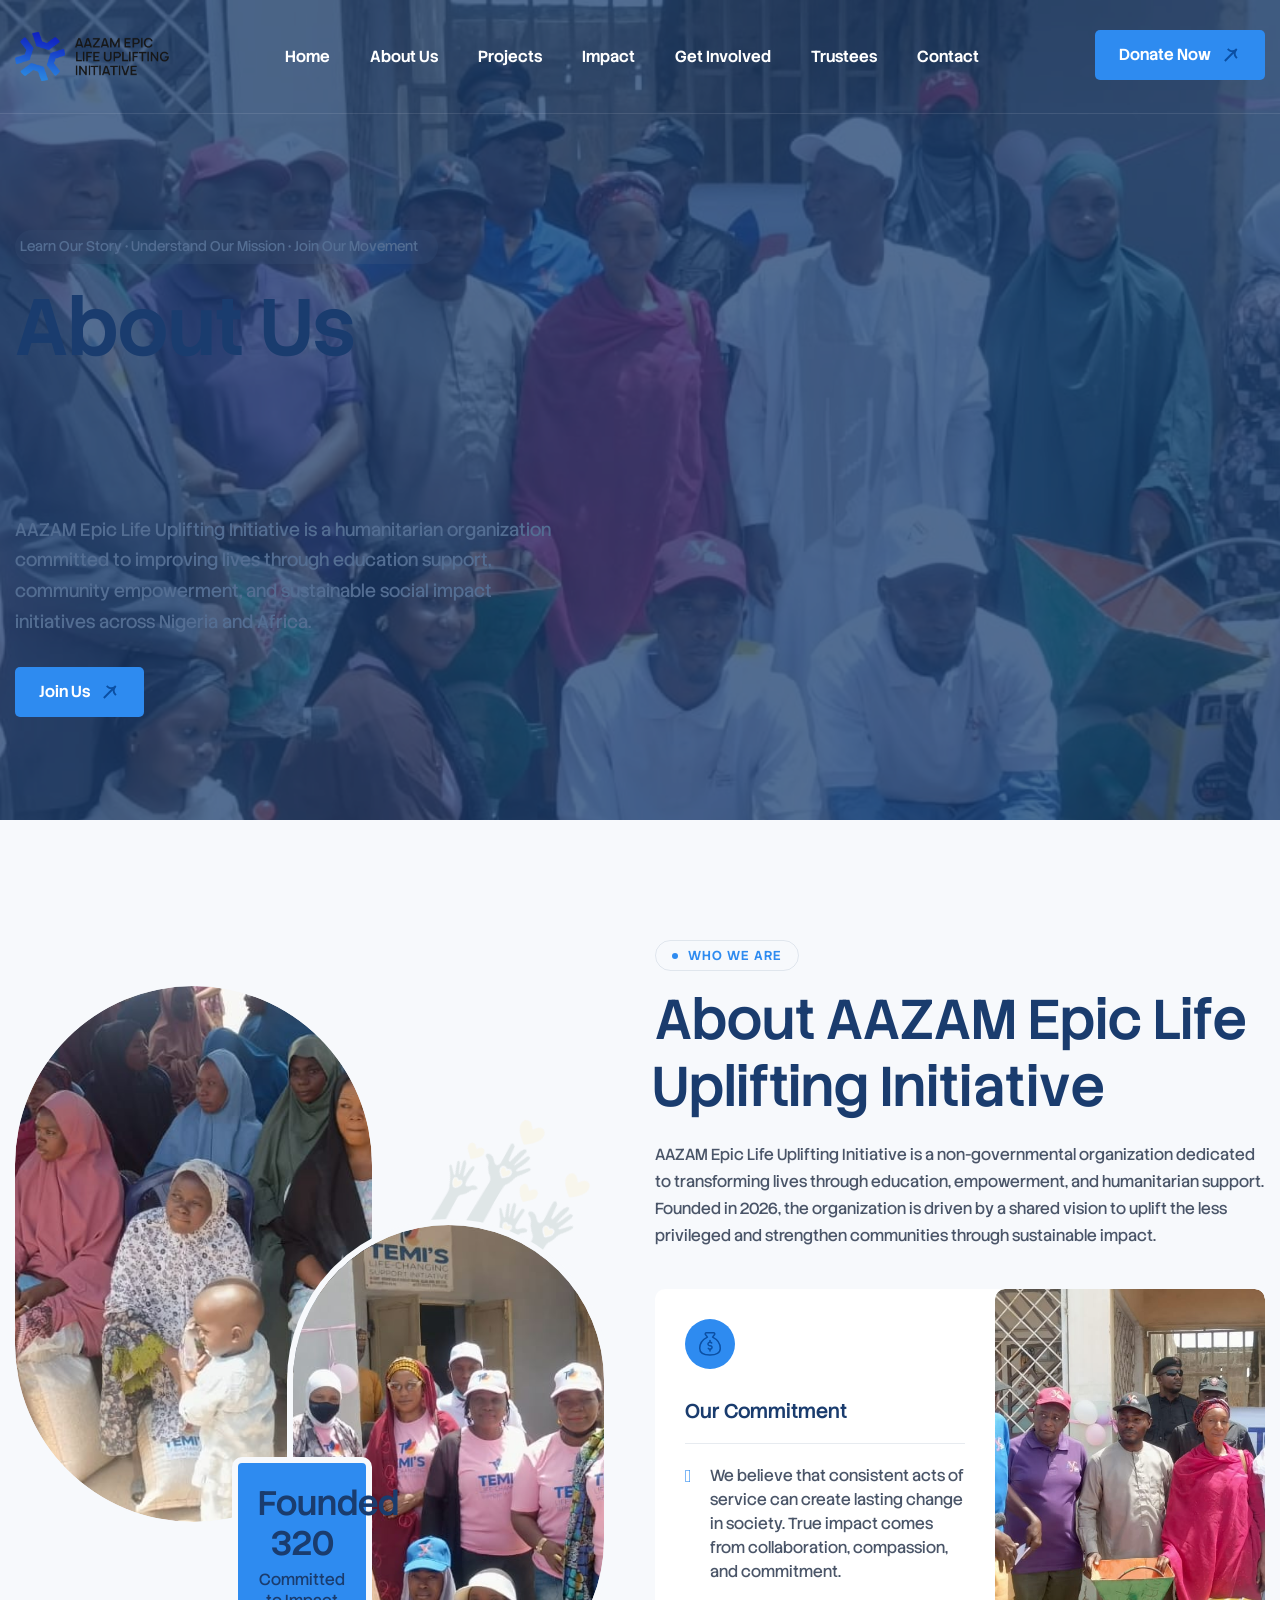
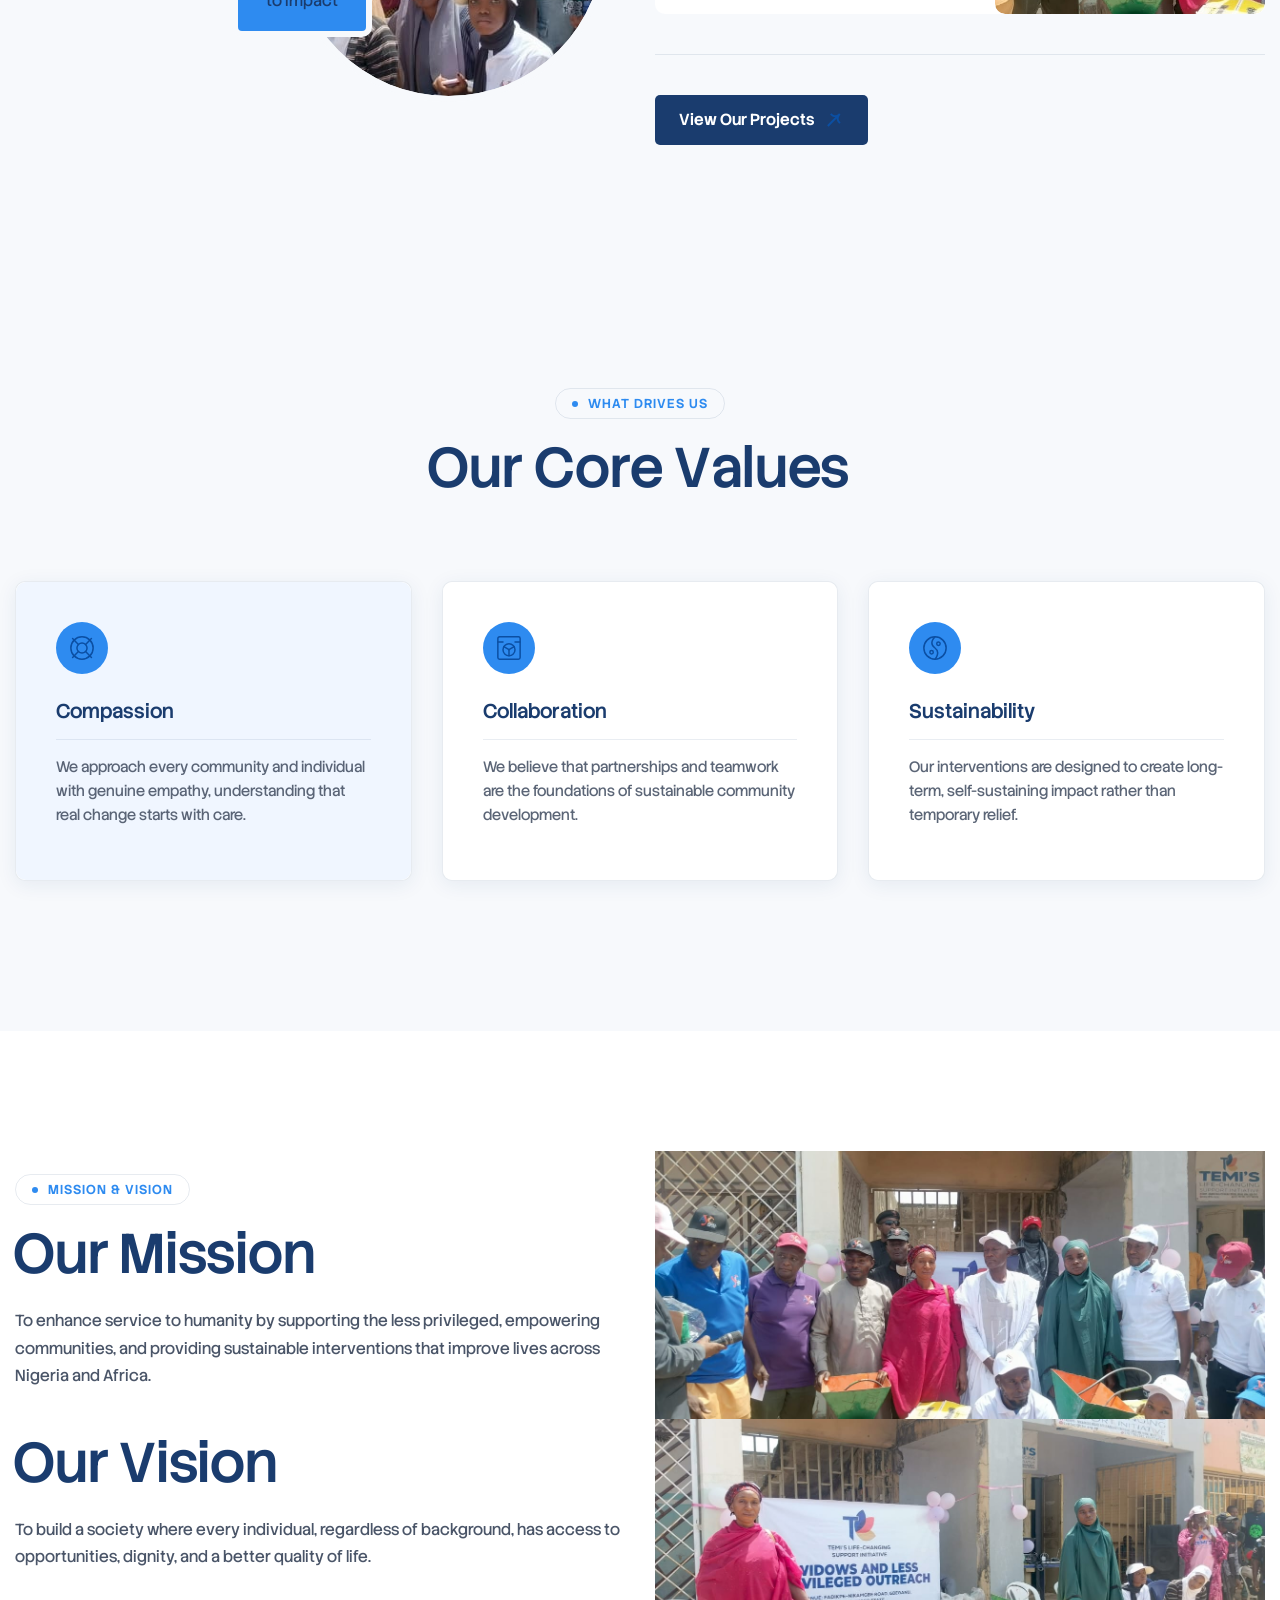
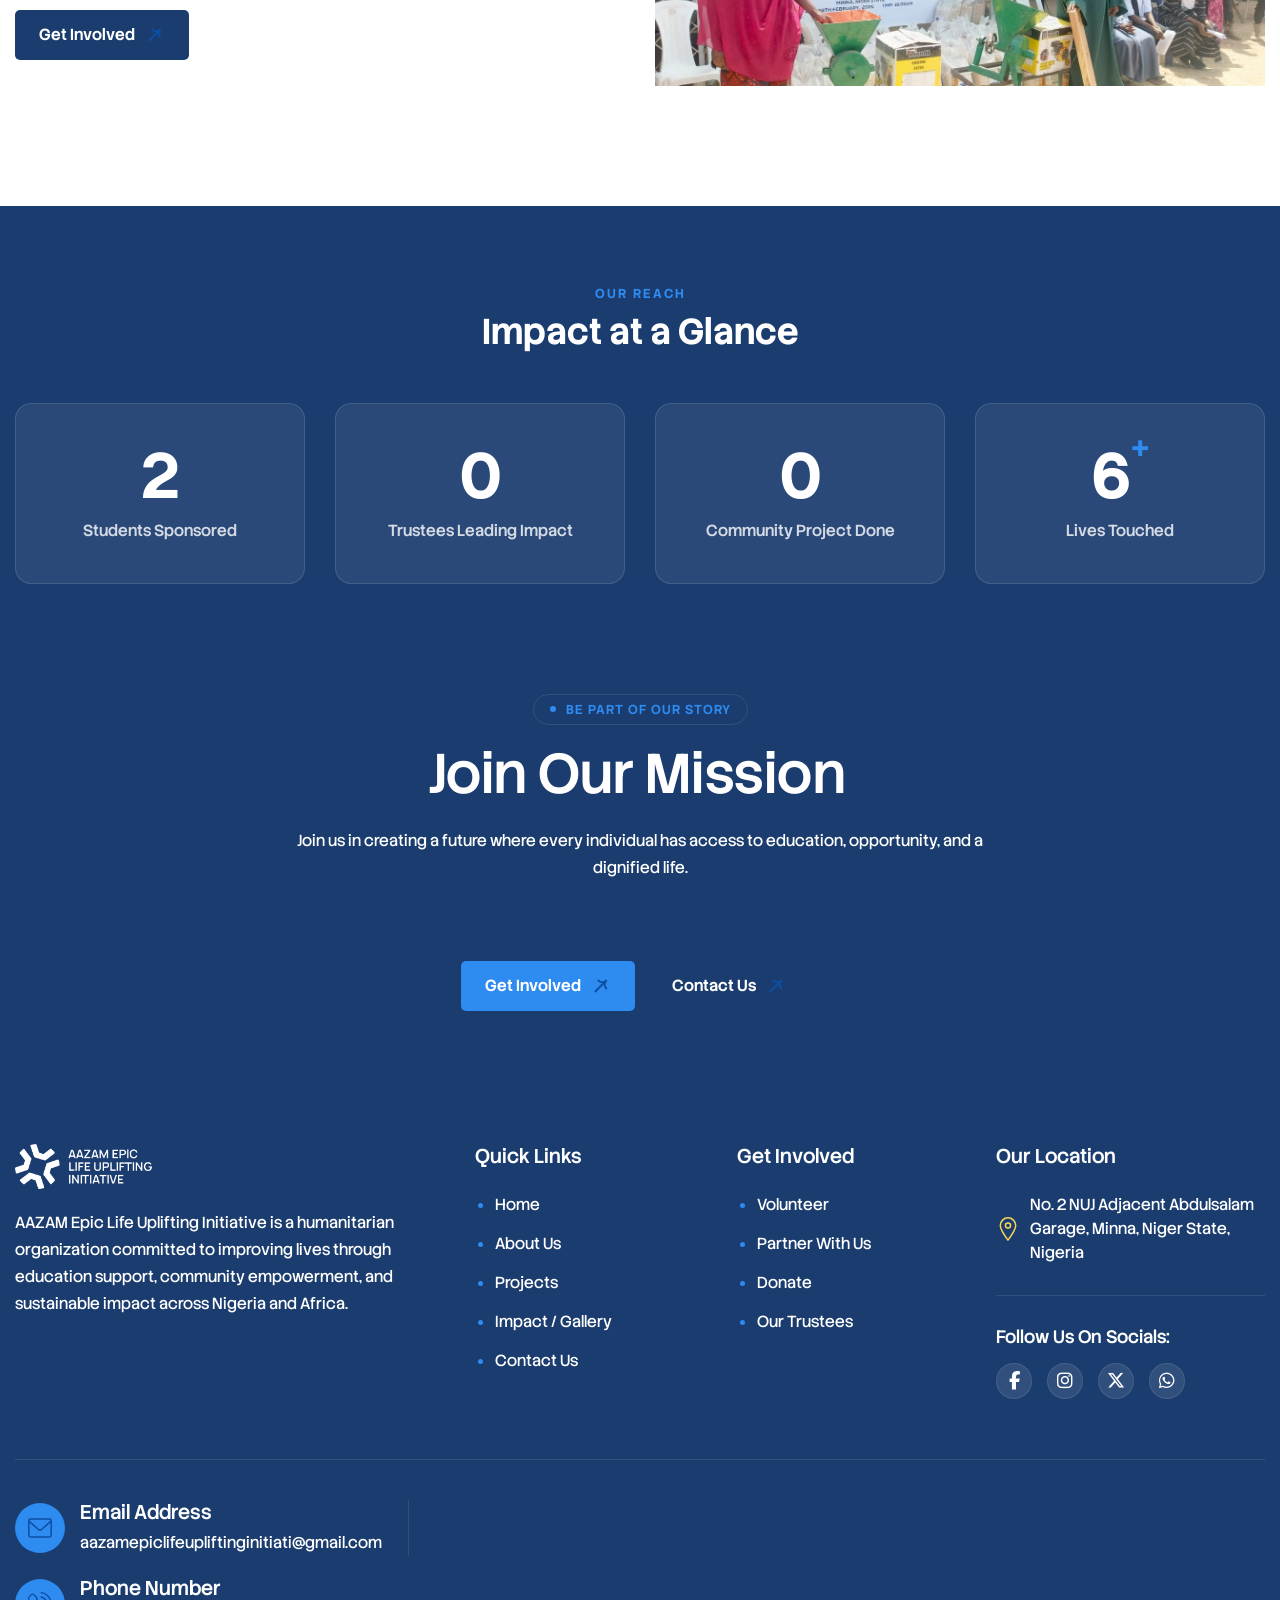
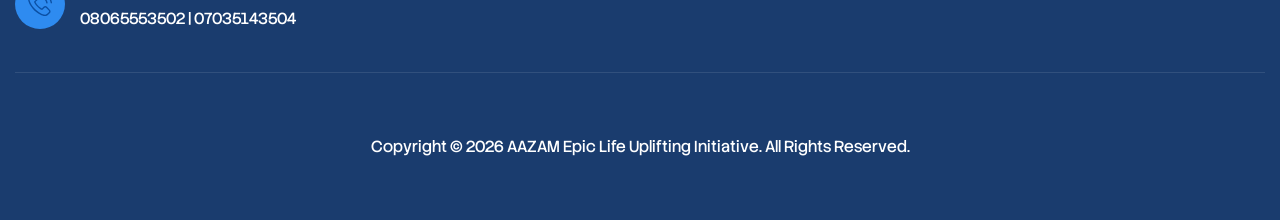
==== about.html @ e90672d4 "first-commit" ====
<!DOCTYPE html>
<html lang="en">
<head>
	<meta charset="utf-8">
	<meta http-equiv="X-UA-Compatible" content="IE=edge">
	<meta name="viewport" content="width=device-width, initial-scale=1.0, maximum-scale=1">
	<title>About Us - AAZAM Epic Life Uplifting Initiative</title>
	<link rel="shortcut icon" type="image/x-icon" href="images/aazam-icon.png">
    <link rel="preconnect" href="https://fonts.googleapis.com/">
    <link rel="preconnect" href="https://fonts.gstatic.com/" crossorigin>
    <link href="https://fonts.googleapis.com/css2?family=Stack+Sans+Headline:wght@200..700&display=swap" rel="stylesheet">
	<link href="css/bootstrap.min.css" rel="stylesheet" media="screen">
	<link href="css/slicknav.min.css" rel="stylesheet">
	<link rel="stylesheet" href="css/swiper-bundle.min.css">
	<link href="css/all.min.css" rel="stylesheet" media="screen">
	<link href="css/animate.css" rel="stylesheet">
	<link rel="stylesheet" href="css/magnific-popup.css">
	<link rel="stylesheet" href="css/mousecursor.css">
	<link href="css/custom.css" rel="stylesheet" media="screen">
    <link rel="stylesheet" href="https://cdnjs.cloudflare.com/ajax/libs/font-awesome/6.5.1/css/all.min.css">
</head>
<body>
    <div class="preloader"><div class="loading-container"><div class="loading"></div><div id="loading-icon"><img src="images/aazam-logo.png" alt="AAZAM" style="filter:brightness(0) invert(1);"></div></div></div>
	<header class="main-header"><div class="header-sticky"><nav class="navbar navbar-expand-lg"><div class="container"><a class="navbar-brand" href="index.html"><img src="images/aazam-logo.png" alt="AAZAM Logo" style="max-height:50px;"></a><div class="collapse navbar-collapse main-menu"><div class="nav-menu-wrapper"><ul class="navbar-nav mr-auto" id="menu"><li class="nav-item"><a class="nav-link" href="index.html">Home</a></li><li class="nav-item"><a class="nav-link" href="about.html">About Us</a></li><li class="nav-item"><a class="nav-link" href="projects.html">Projects</a></li><li class="nav-item"><a class="nav-link" href="impact.html">Impact</a></li><li class="nav-item"><a class="nav-link" href="get-involved.html">Get Involved</a></li><li class="nav-item"><a class="nav-link" href="trustees.html">Trustees</a></li><li class="nav-item"><a class="nav-link" href="contact.html">Contact</a></li></ul></div><div class="header-btn"><a href="donate.html" class="btn-default btn-highlighted">Donate Now</a></div></div><div class="navbar-toggle"></div></div></nav><div class="responsive-menu"></div></div></header>

    <div class="page-header parallaxie" style="background-image: url('images/aazam-3-1.jpeg');">
        <div class="container">
            <div class="row">
                <div class="col-xl-10">
                    <div class="hero-content">
                        <div class="hero-sub-heading wow fadeInUp">
                            <div class="satisfy-client-content">
                                <p>Learn Our Story • Understand Our Mission • Join Our Movement</p>
                            </div>
                        </div>
                        <div class="section-title">
                            <h1 class="text-anime-style-3" data-cursor="-opaque">About Us</h1>
                        </div>
                    </div>
                </div>
            </div>
            <div class="row">
                <div class="col-lg-12">
                    <div class="hero-body">
                        <div class="hero-body-content">
                            <div class="hero-content wow fadeInUp" data-wow-delay="0.2s">
                                <p>AAZAM Epic Life Uplifting Initiative is a humanitarian organization committed to improving lives through education support, community empowerment, and sustainable social impact initiatives across Nigeria and Africa.</p>
                            </div>
                            <div class="hero-body-btn wow fadeInUp" data-wow-delay="0.4s">
                                <a href="get-involved.html" class="btn-default btn-highlighted">Join Us</a>
                            </div>
                        </div>
                    </div>
                </div>
            </div>
        </div>
    </div>

    

    <!-- About US Section -->
    <div class="about-us">
        <div class="container">
            <div class="row align-items-center">
                <div class="col-xl-6">
                    <div class="about-us-image-box wow fadeInUp">
                        <div class="about-us-image-box-1">
                            <div class="about-us-image"><figure class="image-anime"><img src="images/aazam-9.jpeg" alt="Community Outreach"></figure></div>
                            <div class="about-us-counter-box"><h2>Founded <span class="counter">2026</span></h2><p>Committed to Impact</p></div>
                        </div>
                        <div class="about-us-image-box-2">
                            <div class="about-us-image"><figure class="image-anime"><img src="images/aazam-2.jpeg" alt="AAZAM team"></figure></div>
                        </div>
                    </div>
                </div>
                <div class="col-xl-6">
                    <div class="about-us-content">
                        <div class="section-title">
                            <span class="section-sub-title wow fadeInUp">Who We Are</span>
                            <h2 class="text-anime-style-3" data-cursor="-opaque">About AAZAM Epic Life Uplifting Initiative</h2>
                            <p class="wow fadeInUp" data-wow-delay="0.2s">AAZAM Epic Life Uplifting Initiative is a non-governmental organization dedicated to transforming lives through education, empowerment, and humanitarian support. Founded in 2026, the organization is driven by a shared vision to uplift the less privileged and strengthen communities through sustainable impact.</p>
                        </div>
                        <div class="about-us-body wow fadeInUp" data-wow-delay="0.4s">
                            <div class="about-body-item">
                                <div class="icon-box"><img src="images/icon-about-us-item-1.svg" alt=""></div>
                                <div class="about-body-item-content">
                                    <h3>Our Commitment</h3>
                                    <ul><li>We believe that consistent acts of service can create lasting change in society. True impact comes from collaboration, compassion, and commitment.</li></ul>
                                </div>
                            </div>
                            <div class="about-body-image"><figure class="image-anime"><img src="images/aazam-6.jpeg" alt="Community work"></figure></div>
                        </div>
                        <div class="about-us-footer wow fadeInUp" data-wow-delay="0.6s">
                            <div class="about-us-btn"><a href="projects.html" class="btn-default">View Our Projects</a></div>
                        </div>
                    </div>
                </div>
            </div>
        </div>
    </div>

    <!-- Core Values Section -->
    <div class="our-service">
        <div class="container">
            <div class="row section-row"><div class="col-lg-12"><div class="section-title section-title-center">
                <span class="section-sub-title wow fadeInUp">What Drives Us</span>
                <h2 class="text-anime-style-3" data-cursor="-opaque">Our Core Values</h2>
            </div></div></div>
            <div class="row service-item-list">
                <div class="col-xl-4 col-md-6">
                    <div class="service-item active wow fadeInUp">
                        <div class="service-item-body"><div class="service-item-body-content"><div class="icon-box"><img src="images/icon-our-service-1.svg" alt=""></div><div class="service-item-content"><h2>Compassion</h2><p>We approach every community and individual with genuine empathy, understanding that real change starts with care.</p></div></div></div>
                    </div>
                </div>
                <div class="col-xl-4 col-md-6">
                    <div class="service-item wow fadeInUp" data-wow-delay="0.2s">
                        <div class="service-item-body"><div class="service-item-body-content"><div class="icon-box"><img src="images/icon-our-service-2.svg" alt=""></div><div class="service-item-content"><h2>Collaboration</h2><p>We believe that partnerships and teamwork are the foundations of sustainable community development.</p></div></div></div>
                    </div>
                </div>
                <div class="col-xl-4 col-md-6">
                    <div class="service-item wow fadeInUp" data-wow-delay="0.4s">
                        <div class="service-item-body"><div class="service-item-body-content"><div class="icon-box"><img src="images/icon-our-service-3.svg" alt=""></div><div class="service-item-content"><h2>Sustainability</h2><p>Our interventions are designed to create long-term, self-sustaining impact rather than temporary relief.</p></div></div></div>
                    </div>
                </div>
            </div>
        </div>
    </div>

    <!-- Mission & Vision -->
    <div class="why-choose-us">
        <div class="container">
            <div class="row align-items-center">
                <div class="col-xl-6">
                    <div class="why-choose-us-content">
                        <div class="section-title">
                            <span class="section-sub-title wow fadeInUp">Mission & Vision</span>
                            <h2 class="text-anime-style-3" data-cursor="-opaque">Our Mission</h2>
                            <p class="wow fadeInUp" data-wow-delay="0.2s">To enhance service to humanity by supporting the less privileged, empowering communities, and providing sustainable interventions that improve lives across Nigeria and Africa.</p>
                        </div>
                        <div class="section-title" style="margin-top:30px;">
                            <h2 class="text-anime-style-3" data-cursor="-opaque">Our Vision</h2>
                            <p class="wow fadeInUp" data-wow-delay="0.2s">To build a society where every individual, regardless of background, has access to opportunities, dignity, and a better quality of life.</p>
                        </div>
                        <div class="why-choose-us-btn wow fadeInUp" data-wow-delay="0.4s">
                            <a href="get-involved.html" class="btn-default">Get Involved</a>
                        </div>
                    </div>
                </div>
                <div class="col-xl-6">
                    <div class="why-choose-us-images wow fadeInUp">
                        <div class="why-choose-us-image-1"><figure class="image-anime"><img src="images/aazam-10.jpeg" alt=""></figure></div>
                        <div class="why-choose-us-image-2"><figure class="image-anime"><img src="images/aazam-14.jpeg" alt=""></figure></div>
                    </div>
                </div>
            </div>
        </div>
    </div>

    <!-- Impact Numbers -->
    <div class="aazam-counter-section">
        <div class="container">
            <div class="row">
                <div class="col-12 text-center" style="margin-bottom:50px;">
                    <span class="section-sub-title" style="color:#2E8BF0;font-size:13px;font-weight:700;text-transform:uppercase;letter-spacing:2px;display:block;margin-bottom:10px;">Our Reach</span>
                    <h2 style="color:#ffffff;font-size:36px;font-weight:700;margin:0;">Impact at a Glance</h2>
                </div>
            </div>
            <div class="row justify-content-center">
                <div class="col-lg-3 col-md-6"><div class="aazam-stat-card wow fadeInUp"><span class="stat-number"><span class="counter">41</span></span><span class="stat-label">Students Sponsored</span></div></div>
                <div class="col-lg-3 col-md-6"><div class="aazam-stat-card wow fadeInUp" data-wow-delay="0.2s"><span class="stat-number"><span class="counter">3</span></span><span class="stat-label">Trustees Leading Impact</span></div></div>
                <div class="col-lg-3 col-md-6"><div class="aazam-stat-card wow fadeInUp" data-wow-delay="0.4s"><span class="stat-number"><span class="counter">1</span></span><span class="stat-label">Community Project Done</span></div></div>
                <div class="col-lg-3 col-md-6"><div class="aazam-stat-card wow fadeInUp" data-wow-delay="0.6s"><span class="stat-number"><span class="counter">100</span><sup>+</sup></span><span class="stat-label">Lives Touched</span></div></div>
            </div>
        </div>
    </div>

    <!-- CTA -->
    <div class="our-volunteer dark-section parallaxie" style="background-image: url('images/aazam-3.jpeg');">
        <div class="container"><div class="row section-row"><div class="col-lg-12"><div class="section-title section-title-center">
            <span class="section-sub-title wow fadeInUp">Be Part of Our Story</span>
            <h2 class="text-anime-style-3" data-cursor="-opaque">Join Our Mission</h2>
            <p class="wow fadeInUp" data-wow-delay="0.2s">Join us in creating a future where every individual has access to education, opportunity, and a dignified life.</p>
        </div></div></div>
        <div class="row"><div class="col-lg-12"><div class="our-volunteer-btn wow fadeInUp" style="text-align:center;">
            <a href="get-involved.html" class="btn-default btn-highlighted" style="margin:0 10px 10px 0;">Get Involved</a>
            <a href="contact.html" class="btn-default" style="margin:0 10px 10px 0;">Contact Us</a>
        </div></div></div></div>
    </div>

<!-- Main Footer Start -->
<footer class="main-footer dark-section">
    <div class="container">
        <div class="row">
            <div class="col-xl-4">
                <div class="about-footer">
                    <div class="footer-logo">
                        <img src="images/aazam-logo.png" alt="AAZAM Logo" style="max-height:50px;filter:brightness(0) invert(1);">
                    </div>
                    <div class="about-footer-content">
                        <p>AAZAM Epic Life Uplifting Initiative is a humanitarian organization committed to improving lives through education support, community empowerment, and sustainable impact across Nigeria and Africa.</p>
                    </div>
                </div>
            </div>
            <div class="col-xl-8">
                <div class="footer-links-box">
                    <div class="footer-links">
                        <h2>Quick Links</h2>
                        <ul>
                            <li><a href="index.html">Home</a></li>
                            <li><a href="about.html">About Us</a></li>
                            <li><a href="projects.html">Projects</a></li>
                            <li><a href="impact.html">Impact / Gallery</a></li>
                            <li><a href="contact.html">Contact Us</a></li>
                        </ul>
                    </div>
                    <div class="footer-links">
                        <h2>Get Involved</h2>
                        <ul>
                            <li><a href="get-involved.html">Volunteer</a></li>
                            <li><a href="get-involved.html">Partner With Us</a></li>
                            <li><a href="donate.html">Donate</a></li>
                            <li><a href="trustees.html">Our Trustees</a></li>
                        </ul>
                    </div>
                    <div class="footer-links footer-location-info">
                        <h2>Our Location</h2>
                        <ul>
                            <li><img src="images/icon-location-accent.svg" alt="">No. 2 NUJ Adjacent Abdulsalam Garage, Minna, Niger State, Nigeria</li>
                        </ul>
                        <div class="footer-social-links">
    <h3>Follow Us On Socials:</h3>
    <ul>
        <li><a href="#"><i class="fab fa-facebook-f"></i></a></li>
        <li><a href="#"><i class="fab fa-instagram"></i></a></li>
        <li><a href="#"><i class="fab fa-x-twitter"></i></a></li>
        <li><a href="https://wa.me/2348065553502"><i class="fab fa-whatsapp"></i></a></li>
    </ul>
</div>

<style>
.footer-social-links ul {
    display: flex;
    gap: 15px;
    list-style: none;
    padding: 0;
    margin: 15px 0 0 0;
}
.footer-social-links li a {
    display: flex;
    align-items: center;
    justify-content: center;
    width: 40px;
    height: 40px;
    background: rgba(255,255,255,0.1);
    border-radius: 50%;
    color: white;
    text-decoration: none;
    font-size: 18px;
    transition: all 0.3s ease;
}
.footer-social-links li a:hover {
    background: #f9b233;
    color: white;
    transform: translateY(-3px);
}
.footer-social-links h3 {
    color: white;
    font-size: 18px;
    margin-bottom: 10px;
}
</style>
                    </div>
                </div>
            </div>
            <div class="col-lg-12">
                <div class="footer-body">
                    <div class="footer-contact-items-list">
                        <div class="footer-contact-item">
                            <div class="icon-box">
                                <img src="images/icon-mail-primary.svg" alt="">
                            </div>
                            <div class="footer-contact-item-content">
                                <h3>Email Address</h3>
                                <p><a href="mailto:aazamepiclifeupliftinginitiati@gmail.com">aazamepiclifeupliftinginitiati@gmail.com</a></p>
                            </div>
                        </div>
                        <div class="footer-contact-item">
                            <div class="icon-box">
                                <img src="images/icon-phone-primary.svg" alt="">
                            </div>
                            <div class="footer-contact-item-content">
                                <h3>Phone Number</h3>
                                <p><a href="tel:+2348065553502">08065553502</a> | <a href="tel:+2347035143504">07035143504</a></p>
                            </div>
                        </div>
                    </div>
                </div>
            </div>
            <div class="col-lg-12">
                <div class="footer-copyright-text">
                    <p>Copyright © 2026 AAZAM Epic Life Uplifting Initiative. All Rights Reserved.</p>
                </div>
            </div>
        </div>
    </div>
</footer>
<!-- Main Footer End -->
<script src="js/jquery-3.7.1.min.js"></script>
<script src="js/bootstrap.min.js"></script>
<script src="js/validator.min.js"></script>
<script src="js/jquery.slicknav.js"></script>
<script src="js/swiper-bundle.min.js"></script>
<script src="js/jquery.waypoints.min.js"></script>
<script src="js/jquery.counterup.min.js"></script>
<script src="js/jquery.magnific-popup.min.js"></script>
<script src="js/SmoothScroll.js"></script>
<script src="js/parallaxie.js"></script>
<script src="js/gsap.min.js"></script>
<script src="js/magiccursor.js"></script>
<script src="js/SplitText.min.js"></script>
<script src="js/ScrollTrigger.min.js"></script>
<script src="js/jquery.mb.YTPlayer.min.js"></script>
<script src="js/wow.min.js"></script>
<script src="js/function.js"></script>
</body></html>
---- css/mousecursor.css ----
/*! normalize.css v7.0.0 | MIT License | github.com/necolas/normalize.css */
.cb-cursor {
	position: fixed;
	top: 0;
	left: 0;
	z-index: 150;
	contain: layout style size;
	pointer-events: none;
	will-change: transform;
	-webkit-transition: opacity 0.3s, color 0.4s;
	-o-transition: opacity 0.3s, color 0.4s;
	-moz-transition: opacity 0.3s, color 0.4s;
	transition: opacity 0.3s, color 0.4s;
}

.cb-cursor:before {
	content: "";
	position: absolute;
	top: -24px;
	left: -24px;
	display: block;
	width: 48px;
	height: 48px;
	-webkit-transform: scale(0);
	-moz-transform: scale(0);
	-ms-transform: scale(0);
	-o-transform: scale(0);
	transform: scale(0);
	-webkit-border-radius: 50%;
	-moz-border-radius: 50%;
	border-radius: 50%;
	-webkit-transition: opacity 0.1s, -webkit-transform 0.3s ease-in-out;
	transition: opacity 0.1s, -webkit-transform 0.3s ease-in-out;
	-o-transition: opacity 0.1s, -o-transform 0.3s ease-in-out;
	-moz-transition: transform 0.3s ease-in-out, opacity 0.1s, -moz-transform 0.3s ease-in-out;
	transition: transform 0.3s ease-in-out, opacity 0.1s;
	transition: transform 0.3s ease-in-out, opacity 0.1s, -webkit-transform 0.3s ease-in-out, -moz-transform 0.3s ease-in-out, -o-transform 0.3s ease-in-out;
}

.cb-cursor-text {
	position: absolute;
	top: -18px;
	left: -18px;
	width: 36px;
	height: 36px;
	display: -webkit-box;
	display: -webkit-flex;
	display: -moz-box;
	display: -ms-flexbox;
	display: flex;
	-webkit-box-align: center;
	-webkit-align-items: center;
	-moz-box-align: center;
	-ms-flex-align: center;
	align-items: center;
	-webkit-box-pack: center;
	-webkit-justify-content: center;
	-moz-box-pack: center;
	-ms-flex-pack: center;
	justify-content: center;
	-webkit-transform: scale(0) rotate(10deg);
	-moz-transform: scale(0) rotate(10deg);
	-ms-transform: scale(0) rotate(10deg);
	-o-transform: scale(0) rotate(10deg);
	transform: scale(0) rotate(10deg);
	opacity: 0;
	color: white;
	font-size: 16px;
	line-height: 20px;
	text-align: center;
	letter-spacing: -0.01em;
	-webkit-transition: opacity 0.4s, -webkit-transform 0.3s;
	transition: opacity 0.4s, -webkit-transform 0.3s;
	-o-transition: opacity 0.4s, -o-transform 0.3s;
	-moz-transition: opacity 0.4s, transform 0.3s, -moz-transform 0.3s;
	transition: opacity 0.4s, transform 0.3s;
	transition: opacity 0.4s, transform 0.3s, -webkit-transform 0.3s, -moz-transform 0.3s, -o-transform 0.3s;
}

@supports (mix-blend-mode: exclusion) {
	.cb-cursor.-exclusion, .cb-cursor.-opaque {
		mix-blend-mode: exclusion;
	}
}

@supports (mix-blend-mode: exclusion) {
	.cb-cursor.-exclusion:before, .cb-cursor.-opaque:before {
		background: white;
	}
}

.cb-cursor.-normal, .cb-cursor.-text {
	mix-blend-mode: normal;
}

.cb-cursor.-normal:before, .cb-cursor.-text:before {
	background: currentColor;
}

.cb-cursor.-inverse {
	color: white;
}

.cb-cursor.-visible:before {
	-webkit-transform: scale(0.2);
	-moz-transform: scale(0.2);
	-ms-transform: scale(0.2);
	-o-transform: scale(0.2);
	transform: scale(0.2);
}

.cb-cursor.-visible.-active:before {
	-webkit-transform: scale(0.23);
	-moz-transform: scale(0.23);
	-ms-transform: scale(0.23);
	-o-transform: scale(0.23);
	transform: scale(0.23);
	-webkit-transition-duration: 0.2s;
	-moz-transition-duration: 0.2s;
	-o-transition-duration: 0.2s;
	transition-duration: 0.2s;
}

.cb-cursor.-pointer:before {
	-webkit-transform: scale(0);
	-moz-transform: scale(0);
	-ms-transform: scale(0);
	-o-transform: scale(0);
	transform: scale(0);
}

.cb-cursor.-text:before {
	background: #000;
	opacity: 0.80;
	backdrop-filter: blur(10);
	-webkit-transform: scale(1.7);
	-moz-transform: scale(1.7);
	-ms-transform: scale(1.7);
	-o-transform: scale(1.7);
	transform: scale(1.7);
}

.cb-cursor.-text .cb-cursor-text {
	opacity: 1;
	-webkit-transform: scale(1);
	-moz-transform: scale(1);
	-ms-transform: scale(1);
	-o-transform: scale(1);
	transform: scale(1);
}

.cb-cursor.-text.-active:before {
	-webkit-transform: scale(1.6);
	-moz-transform: scale(1.6);
	-ms-transform: scale(1.6);
	-o-transform: scale(1.6);
	transform: scale(1.6);
	-webkit-transition-duration: 0.2s;
	-moz-transition-duration: 0.2s;
	-o-transition-duration: 0.2s;
	transition-duration: 0.2s;
}

.cb-cursor.-opaque:before {
	-webkit-transform: scale(1.32);
	-moz-transform: scale(1.32);
	-ms-transform: scale(1.32);
	-o-transform: scale(1.32);
	transform: scale(1.32);
}

.cb-cursor.-opaque.-active:before {
	-webkit-transform: scale(1.2);
	-moz-transform: scale(1.2);
	-ms-transform: scale(1.2);
	-o-transform: scale(1.2);
	transform: scale(1.2);
}

.cb-cursor.-lg:before {
	-webkit-transform: scale(2);
	-moz-transform: scale(2);
	-ms-transform: scale(2);
	-o-transform: scale(2);
	transform: scale(2);
}

.cb-cursor.-hidden:before {
	-webkit-transform: scale(0);
	-moz-transform: scale(0);
	-ms-transform: scale(0);
	-o-transform: scale(0);
	transform: scale(0);
}

.-color-red {
	color: red;
}

.-color-green {
	color: #51c67d;
}

.cb-demo {
	background: #fff;
}

.cb-demo-content {
	display: -webkit-box;
	display: -webkit-flex;
	display: -moz-box;
	display: -ms-flexbox;
	display: flex;
	-webkit-box-align: center;
	-webkit-align-items: center;
	-moz-box-align: center;
	-ms-flex-align: center;
	align-items: center;
	-webkit-box-pack: center;
	-webkit-justify-content: center;
	-moz-box-pack: center;
	-ms-flex-pack: center;
	justify-content: center;
	height: 100vh;
}

.cb-demo-container {
	padding: 0 20px;
}

@media (min-width: 1600px) {
	.cb-demo-container {
		padding: 0 120px;
	}
}

.cb-demo-row {
	display: -webkit-box;
	display: -webkit-flex;
	display: -moz-box;
	display: -ms-flexbox;
	display: flex;
	-webkit-box-pack: center;
	-webkit-justify-content: center;
	-moz-box-pack: center;
	-ms-flex-pack: center;
	justify-content: center;
	text-align: center;
	margin: 30px 0;
}

@media (min-width: 1600px) {
	.cb-demo-row {
		margin: 60px 0;
	}
}

.cb-demo-item {
	position: relative;
	-webkit-box-flex: 1;
	-webkit-flex: 1;
	-moz-box-flex: 1;
	-ms-flex: 1;
	flex: 1;
	padding: 50px 30px;
	margin: 0 20px;
	color: #000;
}

@media (min-width: 1600px) {
	.cb-demo-item {
		padding: 90px 30px;
		margin: 0 30px;
	}
}

.cb-demo-item-title {
	position: relative;
	margin: 0 0 25px 0;
	font-size: 30px;
	font-weight: bold;
}

.cb-demo-item-text {
	position: relative;
	max-width: 70%;
	margin: 0 auto;
	color: rgba(0, 0, 0, 0.5);
	font-size: 16px;
	font-weight: 300;
	line-height: 150%;
}

.cb-demo-item:before {
	content: "";
	display: block;
	position: absolute;
	top: 0;
	left: 0;
	right: 0;
	bottom: 0;
	-webkit-border-radius: 30px;
	-moz-border-radius: 30px;
	border-radius: 30px;
	background: #f8f8f8;
	-webkit-transition: -webkit-box-shadow 0.2s;
	transition: -webkit-box-shadow 0.2s;
	-o-transition: box-shadow 0.2s;
	-moz-transition: box-shadow 0.2s, -moz-box-shadow 0.2s;
	transition: box-shadow 0.2s;
	transition: box-shadow 0.2s, -webkit-box-shadow 0.2s, -moz-box-shadow 0.2s;
}
---- css/custom.css ----
/* ----------------------------------------------------------------------------------------
* Author        : Awaiken
* Template Name : Aasha - Social Activism & NGO HTML Template
* File          : CSS File
* Version       : 1.0
* ---------------------------------------------------------------------------------------- */
/* INDEX
----------------------------------------------------------------------------------------
01. Global Variables
02. General css
03. Header css
04. Hero css
05. Our Scrolling Ticker css
06. About Us css
07. Our Services css
08. Why Choose Us css
09. Our Benefits css
10. Our Programs css
11. Our Causes css
12. How We Work css
13. What We Do css
14. Our Testimonials css
15. Our Volunteers css
16. Our Blog css
17. Footer css
18. About Us Page css
19. Services Page css
20. Service Single css
21. Blog Archive css
22. Blog Single css
23. Programs Page css
24. Program Single css
25. Team Page css
26. Team Single css
27. Testimonials Page css
28. Image Gallery css
29. Video Gallery css
30. Contact Us Page css
31. 404 Error Page css
32. Responsive css
33.	Home - Version 2 css
34. Home - Version 3 css
-------------------------------------------------------------------------------------- */

/************************************/
/*** 	 01. Global Variables	  ***/
/************************************/

:root{
	--primary-color				: #0B4FA3;
	--secondary-color			: #FFFFFF;
	--bg-color					: #F5F8FF;
	--text-color				: #5A6272;
	--accent-color				: #3B9EF0;
	--white-color				: #FFFFFF;
	--divider-color				: #0B4FA31A;
	--dark-divider-color		: #FFFFFF1A;
	--error-color				: rgb(230, 87, 87);
	--default-font				: "Stack Sans Headline", sans-serif;
}

/************************************/
/*** 	   02. General css		  ***/
/************************************/

html,
body{
	width: 100%;
	overflow-x: clip;
}

body{
	font-family: var(--default-font);
	font-size: 16px;
	font-weight: 400;
	line-height: 1em;
	color: var(--text-color);
	background: var(--bg-color);
}

::-webkit-scrollbar-track{
	background-color: var(--primary-color);
	border-left: 1px solid var(--primary-color);
}

::-webkit-scrollbar{
	width: 7px;
	background-color: var(--accent-color);
}

::-webkit-scrollbar-thumb{
	background: var(--accent-color);
}

::selection{
	color: var(--primary-color);
	background-color: var(--accent-color);
	filter: invert(1);
}

p{
	line-height: 1.7em;
	margin-bottom: 1.5em;
}

h1,
h2,
h3,
h4,
h5,
h6{
	font-weight: 500;
	line-height: 1.2em;
	color: var(--primary-color);
	margin :0;
}

figure{
	margin: 0;
}

img{
	max-width: 100%;
}

a{
	text-decoration: none;
}

a:hover{
	text-decoration: none;
	outline: 0;
}

a:focus{
	text-decoration: none;
	outline: 0;
}

.container{
	max-width: 1300px;
}

.container,
.container-fluid,
.container-lg,
.container-md,
.container-sm,
.container-xl,
.container-xxl{
    padding-right: 15px;
    padding-left: 15px;
}

.image-anime{
	position: relative;
	overflow: hidden;
}

.image-anime:after{
	content: "";
	position: absolute;
    width: 200%;
    height: 0%;
    left: 50%;
    top: 50%;
    background-color: rgba(255,255,255,.3);
    transform: translate(-50%,-50%) rotate(-45deg);
    z-index: 1;
}

.image-anime:hover:after{
    height: 250%;
    transition: all 600ms linear;
    background-color: transparent;
}

.reveal{
	position: relative;
    display: -webkit-inline-box;
    display: -ms-inline-flexbox;
    display: inline-flex;
    visibility: hidden;
    overflow: hidden;
}

.reveal img{
    height: 100%;
    width: 100%;
    -o-object-fit: cover;
    object-fit: cover;
    -webkit-transform-origin: left;
    transform-origin: left;
}

.row{
    margin-right: -15px;
    margin-left: -15px;
}

.row > *{
	padding-right: 15px;
	padding-left: 15px;
}

.row.no-gutters{
    margin-right: 0px;
    margin-left: 0px;
}

.row.no-gutters > *{
    padding-right: 0px;
    padding-left: 0px;
}

.btn-default{
	position: relative;
	display: inline-block;  
	font-size: 16px;
	font-weight: 600;
	line-height: 1em;
	text-transform: capitalize;
	color: var(--primary-color);
	background: var(--accent-color);
	border-radius: 5px;
	padding: 17px 54px 17px 24px;
	border: none;
	overflow: hidden;
	transition: all 0.4s ease-in-out;
	z-index: 1;
}

.btn-default:hover{
	color: var(--white-color);
}

.btn-default.btn-highlighted:hover{
	color: var(--primary-color) !important;
}

.btn-default::before{
	content: '';
	position: absolute;
    top: 50%;
    right: 24px;
    width: 20px;
    height: 20px;
    background-image: url('../images/arrow-primary.svg');
    background-repeat: no-repeat;
    background-position: center center;
    background-size: cover;
    transform: translateY(-50%);
	transition: all 0.4s ease-in-out;
}

.btn-default:hover::before{
	transform: translateY(-50%) rotate(45deg);
	filter: brightness(0) invert(1);
}

.btn-default::after{ 
	content: '';
    position: absolute;
    top: 0;
    right: 0;
    bottom: 0;
    width: 0;
    height: 100%;
    background: var(--primary-color);
    transition: all 0.4s ease-in-out;
    z-index: -1;
}

.btn-default:hover::after{
	right: auto;
	left: 0;
    width: 100%;
}

.btn-default.btn-highlighted:hover:before{
	filter: none;
}

.btn-default.btn-highlighted::after{
	background: var(--secondary-color);
}

.readmore-btn{
	position: relative;
	display: inline-block;
	color: var(--primary-color);
	font-weight: 600;
	line-height: normal;
	text-transform: capitalize;
	padding-right: 30px;
}

.readmore-btn::before{
	content: '';
    position: absolute;
    top: 50%;
    right: 0;
	width: 20px;
	height: 20px;
	transform: translateY(-50%);
	background-image: url('../images/arrow-primary.svg');
	background-repeat: no-repeat;
	background-position: center center;
	background-size: cover;
    transition: all 0.4s ease-in-out;
}

.readmore-btn:hover::before{
	transform: translateY(-50%) rotate(45deg);
}

.cb-cursor:before{
	background: var(--accent-color);
}

.preloader{
	position: fixed;
	top: 0;
	left: 0;
	right: 0;
	bottom: 0;
	z-index: 1000;
	background: var(--primary-color);
	display: flex;
	align-items: center;
	justify-content: center;
}

.loading-container,
.loading{
	height: 100px;
	position: relative;
	width: 100px;
	border-radius: 100%;
}

.loading-container{
	margin: 40px auto;
}

.loading{
	border: 1px solid transparent;
	border-color: transparent var(--white-color) transparent var(--white-color);
	animation: rotate-loading 1.5s linear 0s infinite normal;
	transform-origin: 50% 50%;
}

.loading-container:hover .loading,
.loading-container .loading{
	transition: all 0.5s ease-in-out;
}

#loading-icon{
	position: absolute;
	top: 50%;
	left: 50%;
	max-width: 140px;
	width: 140px;
	transform: translate(-50%, -50%);
}

#loading-icon img {
	width: 100%;
	height: auto;
}

@keyframes rotate-loading{
	0%{
		transform: rotate(0deg);
	}
	100%{
		transform: rotate(360deg);
	}
}

.dark-section{
	background-color: var(--primary-color);
	background-image: url('../images/dark-section-bg-image.png');
	background-repeat: no-repeat;
	background-position: top center;
	background-size: cover;
}

.section-row{
	margin-bottom: 80px;
}

.section-row .section-title{
	margin-bottom: 0; 
}

.section-row .section-title.section-title-center{
	width: 100%;
	max-width: 800px;
	margin: 0 auto;
	text-align: center;
}

.section-row .section-title.section-title-center p{
	max-width: 700px;
	margin-left: auto;
	margin-right: auto;
}

.section-btn{
	text-align: right;
}

.section-content-btn .section-btn{
	margin-top: 30px;
	text-align: left;
}

.section-title-content p{
	margin-bottom: 20px;
}

.section-title-content p:last-child{
	margin-bottom: 0;	
}

.section-title{
	margin-bottom: 40px;
}

.section-title .section-sub-title{
	position: relative;
	display: inline-block;
	font-size: 14px;
	font-weight: 400;
	text-transform: capitalize;
	line-height: 1em;
	color: var(--primary-color);
	border: 1px solid var(--divider-color);
	border-radius: 40px;
	padding: 8px 16px 8px 32px;
    margin-bottom: 15px;
}

.section-title .section-sub-title::before{
	content: '';
    position: absolute;
    left: 16px;
    top: 50%;
    transform: translateY(-50%);
    background: var(--accent-color);
	border-radius: 50%;
    width: 6px;
    height: 6px;
}

.section-title h1{
	font-size: 80px;
	font-weight: 600;
	margin-bottom: 0;
	cursor: none;
}

.section-title h2{
	font-size: 56px;
	font-weight: 500;
	margin-bottom: 0;
	cursor: none;
}

.section-title p{
	margin-top: 20px;
	margin-bottom: 0;
}

.dark-section .section-title .section-sub-title{
	border-color: var(--dark-divider-color);
}

.dark-section .section-title .section-sub-title,
.dark-section .section-title h1,
.dark-section .section-title h2,
.dark-section .section-title p,
.dark-section .section-title-content p{
	color: var(--white-color);
}

.help-block.with-errors ul{
	margin: 0;
	text-align: left;
}

.help-block.with-errors ul li{
	color: var(--error-color);
	font-weight: 500;
	font-size: 14px;
}

/************************************/
/**** 	    03. Header css		 ****/
/************************************/

header.main-header{
	position: absolute;
	top: 0;
	left: 0;
	right: 0;
	z-index: 100;
}

header.main-header .header-sticky{
	position: relative;
	top: 0;
	border-bottom: 1px solid var(--dark-divider-color);
	z-index: 100;
}

header.main-header .header-sticky.hide{
	transform: translateY(-100%);
	transition: transform 0.3s ease-in-out;
}

header.main-header .header-sticky.active{
	position: fixed;
	top: 0;
	left: 0;
	right: 0;
    transform: translateY(0);
	background: var(--primary-color);
	border-bottom: 1px solid var(--dark-divider-color);
}

.navbar{
	padding: 30px 0;
	align-items: center;
}

.navbar-brand{
	padding: 0;
	margin: 0;
}

.main-menu .nav-menu-wrapper{
	flex: 1;
	text-align: center;
	margin: 0 1.042vw;
}

.main-menu .nav-menu-wrapper > ul{
	align-items: center;
	display: inline-flex;
}

.main-menu ul li{
	margin: 0 10px;
	position: relative;
}

.main-menu ul li a{
	font-size: 16px;
	font-weight: 600;
	line-height: 1.2em;
	padding: 12px 10px !important;
	color: var(--white-color);
	background: transparent;
	border-radius: 0px;
	text-transform: capitalize;
	transition: all 0.3s ease-in-out;
}

.main-menu ul li.submenu > a:after{
	content: '\f107';
	font-family: 'FontAwesome';
	font-weight: 900;
	font-size: 14px;
	margin-left: 8px;
}

.main-menu ul li a:hover,
.main-menu ul li a:focus{
	color: var(--accent-color);
}

.main-menu ul ul{
	visibility: hidden;
	opacity: 0;
	transform: scale(1,0.8);
	transform-origin: top;
	padding: 0;
	margin: 0;
	list-style: none;
	width: 235px;
	border-radius: 10px;
	position: absolute;
	left: 0;
	top: 100%;
	background: var(--accent-color);
	transition: all 0.3s ease-in-out;
	text-align: left;
}

.main-menu ul li.submenu:first-child ul{
    width: 235px;
}

.main-menu ul ul ul{
	left: 100%;
	top: 0;
	text-align: left;
}

.main-menu ul li:hover > ul{
	visibility: visible;
	opacity: 1;
	transform: scale(1,1);
    padding: 5px 0;
}

.main-menu ul li.submenu ul li.submenu > a:after{
    content: '\f105';
    float: right;
}

.main-menu ul ul li{
	margin: 0;
	padding: 0;
}

.main-menu ul ul li a{
	color: var(--primary-color);
	padding: 8px 20px !important;
	transition: all 0.3s ease-in-out;
}

.main-menu ul ul li a:hover,
.main-menu ul ul li a:focus{
	color: var(--white-color);
	background-color: transparent;
	padding: 8px 20px 8px 23px !important;
}

.main-menu ul li.highlighted-menu{
    display: none;
}

.responsive-menu,
.navbar-toggle{
	display: none;
}

.responsive-menu{
	position: relative;
	top: 0;
}

.slicknav_btn{
	background: var(--accent-color);
	padding: 0;
	display: flex;
	align-items: center;
	justify-content: center;
	width: 38px;
	height: 38px;
	margin: 0;
	border-radius: 6px;
}

.slicknav_icon .slicknav_icon-bar{
	display: block;
	width: 100%;
	height: 3px;
	width: 22px;
	background-color: var(--primary-color);
	border-radius: 6px;
	margin: 4px auto !important;
	transition: all 0.1s ease-in-out;
}

.slicknav_icon .slicknav_icon-bar:first-child{
	margin-top: 0 !important;
}

.slicknav_icon .slicknav_icon-bar:last-child{
	margin-bottom: 0 !important;
}

.navbar-toggle a.slicknav_btn.slicknav_open .slicknav_icon span.slicknav_icon-bar:nth-child(1){
    transform: rotate(-45deg) translate(-5px, 5px);
}

.navbar-toggle a.slicknav_btn.slicknav_open .slicknav_icon span.slicknav_icon-bar:nth-child(2){
    opacity: 0;
}

.navbar-toggle a.slicknav_btn.slicknav_open .slicknav_icon span.slicknav_icon-bar:nth-child(3){
    transform: rotate(45deg) translate(-5px, -5px);
}

.slicknav_menu{
	position: absolute;
    width: 100%;
	padding: 0;
	background: var(--accent-color);
}

.slicknav_menu ul{
	margin: 5px 0;
}

.slicknav_menu ul ul{
	margin: 0;
}

.slicknav_nav .slicknav_row,
.slicknav_nav li a{
	position: relative;
	font-size: 16px;
	font-weight: 600;
	text-transform: capitalize;
	padding: 7px 20px;
	color: var(--primary-color);
	line-height: normal;
	margin: 0;
	border-radius: 0 !important;
	transition: all 0.3s ease-in-out;
}

.slicknav_nav a:hover,
.slicknav_nav a:focus,
.slicknav_nav .slicknav_row:hover{
	background-color: transparent;
	color: var(--white-color);
}

.slicknav_menu ul ul li a{
    padding: 7px 20px 7px 30px;
}

.slicknav_arrow{
	font-size: 0 !important;
}

.slicknav_arrow:after{
	content: '\f107';
	position: absolute;
	font-family: 'FontAwesome';
	font-weight: 900;
	font-size: 12px;
	margin-left: 8px;
	color: var(--primary-color);
	right: 15px;
	top: 50%;
	transform: translateY(-50%);
	transition: all 0.3s ease-out;
}

.slicknav_open > a .slicknav_arrow:after{
    transform: translateY(-50%) rotate(-180deg);
	color: var(--white-color);
}

/************************************/
/*** 	    04. Hero css	      ***/
/************************************/

.hero{
    position: relative;
	background-image: url('../images/hero-bg-image.jpg');
	background-repeat: no-repeat;
	background-position: center center;
	background-size: cover;
    padding: 230px 0 100px;
    overflow: hidden;
}

.hero::before{
    content: '';
    position: absolute;
    top: 0;
    left: 0;
    right: 0;
    bottom: 0;
    background: transparent;
    width: 100%;
    height: 100%;
    z-index: 1;
}

.hero .container{
    position: relative;
    z-index: 2;
}

.hero-sub-heading{
	display: inline-flex;
	align-items: center;
	gap: 10px;
	background-color: var(--dark-divider-color);
	backdrop-filter: blur(30px);
	-webkit-backdrop-filter: blur(30px);
	border-radius: 100px;
	padding: 5px 20px 5px 5px;
	margin-bottom: 15px;
}

.satisfy-client-images{
	display: flex;
	align-items: center;
}

.satisfy-client-image{
	position: relative;
    display: inline-block;
    margin-left: -15px;
	border: 1px solid var(--white-color);
	border-radius: 50%;
	overflow: hidden;
	z-index: 1;
}

.satisfy-client-image:first-child{
	margin: 0;
}

.satisfy-client-image figure{
	display: block;
	border-radius: 50%;
}

.satisfy-client-image figure img{
	width: 100%;
	max-width: 40px;
	border-radius: 50%;
}

.satisfy-client-image.add-more{
	width: 42px;
	height: 42px;
	background-color: var(--accent-color);
	display: flex;
	justify-content: center;
	align-items: center;
}

.satisfy-client-image.add-more i{
	font-size: 18px;
	color: var(--white-color);
}

.satisfy-client-image.add-more h3{
	color: var(--white-color);
	font-size: 16px;
	line-height: 1em;
}

.satisfy-client-content p{
    margin: 0;
}

.hero-sub-heading .satisfy-client-image{
	margin-left: -10px;
}

.hero-sub-heading .satisfy-client-image:first-child{
	margin-left: 0;
}

.hero-sub-heading .satisfy-client-image figure img{
    max-width: 28px;
}

.hero-sub-heading .satisfy-client-content p{
	font-size: 14px;
	color: var(--white-color);
}

.hero .section-title{
	margin-bottom: 0;
}

.hero-body{
	display: flex;
	flex-wrap: wrap;
	justify-content: space-between;
	align-items: center;
	gap: 30px;
	margin-top: 180px;
}

.hero-body-content{
	max-width: 560px;
}

.hero-content p{
	font-size: 18px;
	color: var(--white-color);
	margin: 0;
}

.hero-body-btn{
	margin-top: 30px;
}

.hero-counter-box{
	max-width: 335px;
	border: 1px solid var(--dark-divider-color);
	background: var(--divider-color);
	backdrop-filter: blur(10px);
	-webkit-backdrop-filter: blur(10px);
	border-radius: 10px;
	padding: 40px;
}

.hero-counter-box h2{
	font-size: 40px;
	font-weight: 600;
	line-height: 1em;
	color: var(--white-color);
}

.hero-counter-box h2 sup{
	color: var(--accent-color);
}

.hero-counter-box h3{
	font-size: 20px;
	color: var(--white-color);
	margin: 15px 0 0;
}

.hero-counter-box p{
	color: var(--white-color);
	border-top: 1px solid var(--dark-divider-color);
	padding-top: 20px;
	margin: 40px 0 0;
}

/************************************/
/*** 05. Our Scrolling Ticker css ***/
/************************************/

.our-scrolling-ticker{
    position: relative;
	background: var(--accent-color);
	padding: 20px 0;
    z-index: 1;
}

.scrolling-ticker-box{
	--gap: 40px;
	display: flex;
	overflow: hidden;
	user-select: none;
	gap: var(--gap);
	align-items: center;
}

.scrolling-content{
	flex-shrink: 0;
	display: flex;
	gap: var(--gap);
	min-width: 100%;
	animation: scroll 80s linear infinite;
}

.scrolling-content span{
	display: inline-flex;
	align-items: center;
	gap: var(--gap);
	font-size: 28px;
	font-weight: 600;
	line-height: 1.43em;
	color: var(--primary-color);
	text-transform: capitalize;
}

.scrolling-content span img{
	width: 100%;
	max-width: 26px;
}

@keyframes scroll{
	from{
		transform: translateX(0);
	}
	to{
		transform: translateX(calc(-100% - var(--gap)));
	}
}

/************************************/
/***       06. About Us css       ***/
/************************************/

.about-us{
	padding: 120px 0;
}

.about-us-image-box{
	display: flex;
	flex-wrap: wrap;
	align-items: end;
	margin-right: 15px;
}

.about-us-image-box-1{
	position: relative;
	width: 60%;
	/* margin-bottom: 150px; */
}

.about-us-image-box-2{
	position: relative;
	width: 40%;
	z-index: 1;
}

.about-us-image-box-2::before{
	content: '';
	position: absolute;
	top: -20%;
	right: 30px;
	width: 138px;
	height: 150px;
	background: url('../images/about-us-image-box-bg.png');
	background-repeat: no-repeat;
	background-position: center center;
	background-size: cover;
	transform: rotate(30deg);
}

.about-us-image figure{
	display: block;
	border-radius: 1000px;
}

.about-us-image figure img{
	width: 100%;
	object-fit: cover;
	border-radius: 1000px;
}

.about-us-image-box-1 .about-us-image figure img{
	aspect-ratio: 1 / 1.5;
}

.about-us-image-box-2 .about-us-image figure{
	border: 6px solid var(--bg-color);
	margin-left: -85px;
}

.about-us-image-box-2 .about-us-image figure img{
	aspect-ratio: 1 / 1.5154;
}

.about-us-counter-box{
	position: relative;
	bottom: 65px;
	max-width: 140px;
	background: var(--accent-color);
	border: 6px solid var(--bg-color);
	border-radius: 10px;
	padding: 20px;
	margin-left: auto;
	text-align: center;
	z-index: 2;
}

.about-us-counter-box h2{
	font-size: 34px;
}

.about-us-counter-box p{
	color: var(--primary-color);
	line-height: normal;
	margin: 5px 0 0;
}

.about-us-body{
	display: flex;
	flex-wrap: wrap;
	background: var(--secondary-color);
	border-radius: 10px;
	overflow: hidden;
}

.about-body-item{
	width: calc(100% - 270px);
	align-content: center;
	padding: 30px;
}

.about-body-item .icon-box{
	position: relative;
	width: 50px;
	height: 50px;
	background: var(--accent-color);
	border-radius: 50%;
	display: flex;
	justify-content: center;
	align-items: center;
	margin-bottom: 30px;
	overflow: hidden;
}

.about-body-item .icon-box::before{
	content: '';
    position: absolute;
    top: 0;
    bottom: 0;
    right: 0;
    left: 0;
    background: var(--primary-color);
    border-radius: 50%;
    width: 100%;
    height: 100%;
    transform: scale(0);
    transition: all 0.4s ease-in-out;
    z-index: 0;
}

.about-body-item:hover .icon-box::before{
    transform: scale(1);
}

.about-body-item .icon-box img{
	position: relative;
    width: 100%;
    max-width: 24px;
	transition: all 0.4s ease-in-out;
    z-index: 1;
}

.about-body-item:hover .icon-box img{
	filter: brightness(0) invert(1);
}

.about-body-item-content h3{
	font-size: 20px;
}

.about-body-item-content ul{
	list-style: none;
	border-top: 1px solid var(--divider-color);
	margin: 20px 0 0;
	padding: 20px 0 0;
}

.about-body-item-content ul li{
	position: relative;
	line-height: 1.5em;
	padding-left: 25px;
	margin-bottom: 15px;
}

.about-body-item-content ul li:last-child{
	margin-bottom: 0;
}

.about-body-item-content ul li::before{
	content: '\f058';
    position: absolute;
    font-family: 'Font Awesome 7 Free';
    font-size: 18px;
    font-weight: 900;
    color: var(--accent-color);
    top: 0;
    left: 0;
}

.about-body-image{
	max-width: 270px;
}

.about-body-image figure{
	display: block;
	height: 100%;
	border-radius: 10px;
}

.about-body-image figure img{
	width: 100%;
	height: 100%;
	aspect-ratio: 1 / 0.926;
	object-fit: cover;
	border-radius: 10px;
}

.about-us-footer{
	display: flex;
	flex-wrap: wrap;
	align-items: center;
	gap: 20px 30px;
	border-top: 1px solid var(--divider-color);
	padding-top: 40px;
	margin-top: 40px;
}

.video-play-button{
	position: relative;
	display: inline-flex;
	align-items: center;
	gap: 10px;
	z-index: 1;
}

.video-play-button a{
	position: relative;
	height: 50px;
	width: 50px;
	background: var(--accent-color);
	border-radius: 50%;
	display: flex;
	justify-content: center;
	align-items: center;
	cursor: none;
	transition: all 0.4s ease-in-out;
}

.video-play-button:hover a{
	background: var(--primary-color);
}

.video-play-button a i{
	position: relative;
	font-size: 16px;
	color: var(--primary-color);
	margin-left: 2px;
	transition: all 0.4s ease-in-out;
	z-index: 1;
}

.video-play-button:hover a i{
	color: var(--white-color);
}

.video-play-button p{
	font-weight: 600;
	color: var(--primary-color);
	margin: 0;
}

/************************************/
/***      07. Our Services css    ***/
/************************************/

.our-service{
	background-color: var(--secondary-color);
	padding: 120px 0;
}

.service-item{
	position: relative;
	border-radius: 10px;
	min-height: 450px;
	height: calc(100% - 30px);
	margin-bottom: 30px;
	padding: 40px;
	overflow: hidden;
}

.service-item::before{
	content: '';
    position: absolute;
    top: 0;
    right: 0;
    bottom: 0;
    left: 0;
    background: var(--bg-color);
    border-radius: 10px;
    width: 100%;
    height: 100%;
    transition: all 0.5s ease-in-out;
    z-index: 1;
}

.service-item.active::before,
.service-item:hover::before{
	transform: translate(100%, -100%);
}

.service-item-image{
	position: absolute;
    top: 0;
    right: 0;
    bottom: 0;
    left: 0;
    opacity: 0;
    transition: all 0.4s ease-in-out;
}

.service-item.active .service-item-image,
.service-item:hover .service-item-image{
	opacity: 1;
}

.service-item-image::after{
	content: '';
	position: absolute;
	top: 0;
	right: 0;
	bottom: 0;
	left: 0;
	width: 100%;
	height: 100%;
	background-color: var(--primary-color);
	opacity: 50%;
}

.service-item-image figure{
	display: block;
	height: 100%;
}

.service-item-image figure img{
    width: 100%;
	height: 100%;
	object-fit: cover;
}

.service-item-body{
	position: relative;
	height: 100%;
	display: flex;
	flex-direction: column;
	justify-content: space-between;
	gap: 20px;
    z-index: 2;
}

.service-item-body-content .icon-box{
	width: 50px;
	height: 50px;
	border-radius: 50%;
	background: var(--accent-color);
	display: flex;
	justify-content: center;
	align-items: center;
	margin-bottom: 40px;
}

.service-item-body-content .icon-box img{
	position: relative;
	width: 100%;
	max-width: 24px;
	z-index: 1;
}

.service-item-content h2{
	font-size: 20px;
	transition: all 0.4s ease-in-out;
}

.service-item.active .service-item-content h2,
.service-item:hover .service-item-content h2{
	color: var(--white-color);
}

.service-item-content h2 a{
	color: inherit;
}

.service-item-content p{
	border-top: 1px solid var(--divider-color);
	padding-top: 15px;
	margin: 15px 0 0;
	transition: all 0.4s ease-in-out;
}

.service-item.active .service-item-content p,
.service-item:hover .service-item-content p{
	border-color: var(--dark-divider-color);
	color: var(--white-color);
}

.service-item-btn{
	padding-top: 20px;
	border-top: 1px solid var(--divider-color);
	transition: all 0.4s ease-in-out;
}

.service-item.active .service-item-btn,
.service-item:hover .service-item-btn{
	border-color: var(--dark-divider-color);
}

.service-item.active .service-item-btn .readmore-btn::before,
.service-item:hover .service-item-btn .readmore-btn::before{
	filter: brightness(0) invert(1);
}

.service-item-btn a{
	transition: all 0.4s ease-in-out;
}

.service-item.active .service-item-btn a,
.service-item:hover .service-item-btn a{
	color: var(--white-color);
}

.section-footer-text{
	margin-top: 30px;
	text-align: center;
}

.section-footer-text p{
	color: var(--primary-color);
	margin-bottom: 0;
}

.section-footer-text p span{
	display: inline-block;
	font-size: 14px;
	font-weight: 400;
	line-height: 1em;
	background: var(--accent-color);
	color: var(--primary-color);
	border-radius: 20px;
	padding: 5px 10px;
	margin-right: 10px;
}

.section-footer-text p a{
	font-weight: 600;
	color: var(--accent-color);
	text-transform: capitalize;
	text-decoration: underline;
	text-underline-offset: 3px;
	transition: all 0.3s ease-in-out;
}

.section-footer-text p a:hover{
	color: var(--primary-color);
}

.section-footer-text ul{
	width: 100%;
	padding: 0;
	margin: 20px 0 0;
	list-style: none;
}

.section-footer-text ul li{
	display: inline-block;
	font-size: 16px;
	font-weight: 500;
	line-height: normal;
	color: var(--primary-color);
	margin-right: 10px;
}

.section-footer-text ul li:last-child{
	margin: 0;
}

.section-footer-text ul li i{
	color: var(--accent-color);
}

.dark-section .section-footer-text p,
.dark-section .section-footer-text ul li{
	color: var(--white-color);
}

.dark-section .section-footer-text p a{
	color: var(--accent-color);
}

.dark-section .section-footer-text p a:hover{
	color: var(--white-color);
}

.section-footer-text.section-footer-contact{
	display: flex;
    flex-wrap: wrap;
    align-items: center;
    justify-content: center;
    gap: 10px 20px;
}

.section-footer-text.section-footer-contact span{
	width: 30px;
    height: 30px;
    padding: 0;
    display: inline-flex;
    justify-content: center;
	align-items: center;
    margin-right: 10px;
}

.section-footer-text.section-footer-contact span img{
	width: 100%;
	max-width: 16px;
}

.section-footer-text.section-satisfy-img{
	display: flex;
    flex-wrap: wrap;
    align-items: center;
    justify-content: center;
    gap: 10px;
}

.section-footer-text.section-satisfy-img .satisfy-client-image{
	border-color: var(--bg-color);
}

.section-footer-text.section-satisfy-img .satisfy-client-image figure img{
	max-width: 30px;
}

.section-footer-text.section-satisfy-img .satisfy-client-image.add-more{
	width: 32px;
	height: 32px;
    margin-left: -10px;
}

.section-footer-text.section-satisfy-img .satisfy-client-image.add-more img{
	max-width: 16px;
}

.section-footer-text.section-satisfy-img ul{
	margin: 5px 0 0;
}

.dark-section .section-footer-text.section-satisfy-img .satisfy-client-image{
    border-color: var(--primary-color);
}

/************************************/
/***     08. Why Choose Us css    ***/
/************************************/

.why-choose-us{
	padding: 120px 0;
}

.why-choose-item-list{
	background: var(--secondary-color);
	border-radius: 10px;
	padding: 30px;
}

.why-choose-item{
	display: flex;
	flex-wrap: wrap;
	align-items: center;
	gap: 15px;
	margin-bottom: 20px;
}

.why-choose-item:last-child{
	margin-bottom: 0;
}

.why-choose-item .icon-box{
	position: relative;
	width: 40px;
	height: 40px;
	background: var(--accent-color);
	border-radius: 5px;
	display: flex;
	justify-content: center;
	align-items: center;
	overflow: hidden;
}

.why-choose-item .icon-box::before{
	content: "";
	position: absolute;
	top: 0;
	right: 0;
	bottom: 0;
	left: 0;
	background: var(--primary-color);
	border-radius: 5px;
	width: 100%;
	height: 100%;
	transform: scale(0) rotate(180deg);
	transition: all 0.4s ease-in-out;
	z-index: 0;
}

.why-choose-item:hover .icon-box::before{
	transform: scale(1) rotate(0deg);
}

.why-choose-item .icon-box img{
	width: 100%;
	max-width: 20px;
	transition: all 0.4s ease-in-out;
}

.why-choose-item:hover .icon-box img{
	filter: brightness(0) invert(1);
}

.why-choose-item-content{
	width: calc(100% - 55px);
}

.why-choose-item-content p{
	margin: 0;
}

.why-choose-btn{
	border-top: 1px solid var(--divider-color);
	padding-top: 40px;
	margin-top: 40px;
}

.why-choose-us-image-box{
	display: flex;
	flex-wrap: wrap;
	align-items: end;
	margin-left: 15px;
}

.why-choose-image-box-1{
	position: relative;
	width: 51%;
	z-index: 2;
}

.why-choose-image-box-2{
	position: relative;
	width: 49%;
	padding-right: 70px;
	margin-bottom: 60px;
}

.why-choose-image figure{
	display: block;
	border-radius: 10px;
}

.why-choose-image figure img{
	width: 100%;
	object-fit: cover;
	border-radius: 10px;
}

.why-choose-image-box-1 .why-choose-image figure{
	border: 10px solid var(--bg-color);
	border-radius: 20px;
}

.why-choose-image-box-1 .why-choose-image figure img{
	aspect-ratio: 1 / 0.99;
}

.why-choose-image-box-2 .why-choose-image figure{
	margin-left: -220px;
}

.why-choose-image-box-2 .why-choose-image figure img{
	aspect-ratio: 1 / 1.332;
}

.why-choose-contact-box{
	position: absolute;
	min-width: 245px;
	top: 60px;
	right: 0;
	background: var(--secondary-color);
	box-shadow: 0 0 20px 0 rgba(41, 37, 36, 0.06);
	border-radius: 10px;
	display: flex;
	flex-wrap: wrap;
	align-items: center;
	gap: 15px;
	padding: 20px;
	animation: contactboxmove 3s infinite linear alternate;
	z-index: 1;
}

@keyframes contactboxmove{
	50%{
		transform: translateX(-30px);
	}
}

.why-choose-contact-box .icon-box{
	position: relative;
	width: 50px;
	height: 50px;
	background: var(--accent-color);
	border-radius: 50%;
	display: flex;
	justify-content: center;
	align-items: center;
	overflow: hidden;
}

.why-choose-contact-box .icon-box::before{
	content: "";
	position: absolute;
	top: 0;
	right: 0;
	bottom: 0;
	left: 0;
	background: var(--primary-color);
	border-radius: 50%;
	width: 100%;
	height: 100%;
	transform: scale(0);
	transition: all 0.4s ease-in-out;
	z-index: 0;
}

.why-choose-contact-box:hover .icon-box::before{
	transform: scale(1);
}

.why-choose-contact-box .icon-box img{
	width: 100%;
	max-width: 24px;
	transition: all 0.4s ease-in-out;
}

.why-choose-contact-box:hover .icon-box img{
	filter: brightness(0) invert(1);
}

.why-choose-contact-content{
	width: calc(100% - 65px);
}

.why-choose-contact-content h3{
	font-size: 20px;
}

.why-choose-contact-content p{
	margin: 5px 0 0;
}

.why-choose-contact-content p a{
	color: inherit;
	transition: all 0.3s ease-in-out;
}

.why-choose-contact-content p a:hover{
	color: var(--accent-color);
}

/************************************/
/***      09. Our Benefits css    ***/
/************************************/

.our-benefits{
	padding: 120px 0;
}

.our-benefit-box{
	background: var(--dark-divider-color);
	backdrop-filter: blur(50px);
	-webkit-backdrop-filter: blur(50px);
	border-radius: 10px;
	display: flex;
	flex-direction: column;
	justify-content: space-between;
	gap: 30px;
	height: calc(100% - 30px);
	margin-bottom: 30px;
	padding: 40px;
}

.our-benefit-counter-content h2{
	font-size: 48px;
	color: var(--white-color);
}

.our-benefit-counter-content h2 sup{
	color: var(--accent-color);
}

.our-benefit-item .icon-box{
	position: relative;
	width: 50px;
	height: 50px;
	background: var(--accent-color);
	border-radius: 50%;
	display: flex;
	justify-content: center;
	align-items: center;
	margin-bottom: 40px;
	overflow: hidden;
}

.our-benefit-item .icon-box::before{
	content: "";
	position: absolute;
	top: 0;
	right: 0;
	bottom: 0;
	left: 0;
	background: var(--white-color);
	border-radius: 50%;
	width: 100%;
	height: 100%;
	transform: scale(0);
	transition: all 0.4s ease-in-out;
}

.our-benefit-box:hover .our-benefit-item .icon-box::before{
	transform: scale(1);
}

.our-benefit-item .icon-box img{
	position: relative;
	width: 100%;
	max-width: 24px;
	z-index: 1;
}

.our-benefit-item-content h3{
	font-size: 20px;
	color: var(--white-color);
}

.our-benefit-item-content p{
	color: var(--white-color);
	border-top: 1px solid var(--dark-divider-color);
	padding-top: 20px;
	margin: 20px 0 0;
}

.our-benefit-item-content ul{
	list-style: none;
	margin: 20px 0 0;
	padding: 0;
}

.our-benefit-item-content ul li{
	position: relative;
	line-height: 1.5em;
	color: var(--white-color);
	padding-left: 25px;
	margin-bottom: 15px;
}

.our-benefit-item-content ul li:last-child{
	margin-bottom: 0;
}

.our-benefit-item-content ul li::before{
	content: '\f058';
    position: absolute;
    font-family: 'Font Awesome 7 Free';
    font-size: 18px;
    font-weight: 900;
    color: var(--accent-color);
    top: 0;
    left: 0;
}

.benefit-image-box{
	border-radius: 10px;
	height: calc(100% - 30px);
	margin-bottom: 30px;
	overflow: hidden;
}

.benefit-image-box figure{
	display: block;
	height: 100%;
}

.benefit-image-box figure img{
	width: 100%;
	height: 100%;
	aspect-ratio: 1 / 1.0562;
	object-fit: cover;
}

.our-benefit-image figure{
	display: block;
	width: 200px;
	height: 100px;
	mask-image: url('../images/our-benefits-item-image-shape.svg');
	background-image: url('../images/our-benefits-item-image-shape.svg');
	mask-position: center center;
	mask-repeat: no-repeat;
	mask-size: cover;
}

.our-benefit-image figure img{
	width: 100%;
	height: 100%;
    object-fit: cover;
}

/************************************/
/***     10. Our Programs css     ***/
/************************************/

.our-program{
	padding: 120px 0;
}

.program-item{
	position: relative;
	align-content: end;
	min-height: 480px;
	border-radius: 10px;
	height: calc(100% - 30px);
	margin-bottom: 30px;
	padding: 10px;
	overflow: hidden;
}

.program-item-image{
	position: absolute;
	top: 0;
	right: 0;
	bottom: 0;
	left: 0;
	width: 100%;
	height: 100%;
}

.program-item-image a,
.program-item-image figure{
	display: block;
	height: 100%;
	cursor: none;
}

.program-item-image figure img{
	width: 100%;
	height: 100%;
	object-fit: cover;
	transition: all 0.6s ease-in-out;
}

.program-item:hover .program-item-image figure img{
	transform: scale(1.06);
}

.program-item-content{
	background: var(--divider-color);
	backdrop-filter: blur(10px);
	-webkit-backdrop-filter: blur(10px);
	border-radius: 10px;
	padding: 30px;
	text-align: center;
	transition: all 0.4s ease-in-out;
	z-index: 1;
}

.program-item:hover .program-item-content{
	transform: translateY(-5px);
}

.program-item-content ul{
	list-style: none;
	margin: 0;
	padding: 0;
	display: flex;
	flex-wrap: wrap;
	justify-content: center;
	gap: 10px;
}

.program-item-content ul li{
	display: inline-block;
	font-size: 14px;
	line-height: 1em;
	color: var(--white-color);
	border: 1px solid var(--dark-divider-color);
	border-radius: 100px;
	padding: 7px 15px;
}

.program-item-content h2{
	font-size: 20px;
	color: var(--white-color);
	margin-top: 20px;
}

.program-item-content h2 a{
	color: inherit;
}

/************************************/
/***      11. Our Causes css      ***/
/************************************/

.our-causes{
	background: var(--white-color);
}

.our-causes .container-fluid{
	padding: 0;
}

.our-causes-image{
	height: 100%;
}

.our-causes-image figure{
	display: block;
	height: 100%;
}

.our-causes-image figure img{
	width: 100%;
	height: 100%;
	aspect-ratio: 1 / 1.04;
	object-fit: cover;
}

.our-causes-content{
	height: 100%;
	align-content: center;
	padding: 5.208vw 4.167vw;
}

.causes-item-list{
	display: flex;
	flex-wrap: wrap;
	gap: 30px;
}

.causes-item{
	width: calc(50% - 15px);
	background: var(--bg-color);
	border-radius: 10px;
	padding: 30px;
	transition: all 0.4s ease-in-out;
}

.causes-item:hover{
	transform: translateY(-5px);
}

.causes-item .icon-box{
	position: relative;
	width: 50px;
	height: 50px;
	background: var(--accent-color);
	border-radius: 50%;
	display: flex;
	justify-content: center;
	align-items: center;
	margin-bottom: 40px;
	overflow: hidden;
}

.causes-item .icon-box::before{
	content: "";
	position: absolute;
	top: 0;
	left: 0;
	right: 0;
	bottom: 0;
	background: var(--primary-color);
	border-radius: 50%;
	width: 100%;
	height: 100%;
	transform: scale(0);
	transition: all 0.4s ease-in-out;
}

.causes-item:hover .icon-box::before{
	transform: scale(1);
}

.causes-item .icon-box img{
	position: relative;
	width: 100%;
	max-width: 24px;
	transition: all 0.4s ease-in-out;
	z-index: 1;
}

.causes-item:hover .icon-box img{
	filter: brightness(0) invert(1);
}

.causes-item-content h3{
	font-size: 20px;
}

.causes-item-content p{
	border-top: 1px solid var(--divider-color);
	padding-top: 20px;
	margin: 20px 0 0;
}

/************************************/
/***      12. How We Work css     ***/
/************************************/

.how-we-work{
	padding: 120px 0;
}

.how-work-item{
	position: relative;
	background-color: var(--secondary-color);
	border-radius: 10px;
	min-height: 400px;
	display: flex;
	flex-direction: column;
	justify-content: space-between;
	gap: 30px;
	text-align: center;
	height: calc(100% - 30px);
	margin-bottom: 30px;
	padding: 40px;
	overflow: hidden;
}

.how-work-item::before{
	content: '';
    position: absolute;
    left: 0;
    right: 0;
    top: 100%;
    border-radius: 0px;
    background: var(--accent-color);
	border-radius: 999px 999px 0 0;
    transition: all 0.4s ease-in-out;
    height: 100%;
    z-index: 0;
}

.how-work-item.active::before,
.how-work-item:hover::before{
	top: 0;
	border-radius: 0;
}

.how-work-item-header{
	position: relative;
	z-index: 1;
}

.how-work-item-header .icon-box{
	position: relative;
	width: 80px;
	height: 80px;
	background-color: var(--accent-color);
	border-radius: 50%;
	display: flex;
	justify-content: center;
	align-items: center;
	overflow: hidden;
	margin: 0 auto 30px;
}

.how-work-item-header .icon-box::before{
	content: '';
    position: absolute;
    top: 0;
    bottom: 0;
    right: 0;
    left: 0;
    background: var(--white-color);
    border-radius: 50%;
    width: 100%;
    height: 100%;
    transform: scale(0);
    transition: all 0.4s ease-in-out;
    z-index: 0;
}

.how-work-item.active .icon-box::before,
.how-work-item:hover .icon-box::before{
	transform: scale(1);
}

.how-work-item-header .icon-box img{
	position: relative;
	width: 100%;
	max-width: 40px;
	z-index: 1;
}

.how-work-item-content h3{
	font-size: 20px;
}

.how-work-item-content p{
	border-top: 1px solid var(--divider-color);
	padding-top: 15px;
	margin: 15px 0 0;
	transition: all 0.4s ease-in-out;
}

.how-work-item.active .how-work-item-content p,
.how-work-item:hover .how-work-item-content p{
	color: var(--primary-color);
}

.how-work-item-number{
	position: relative;
	margin-bottom: -100px;
	z-index: 1;
	transition: all 0.4s ease-in-out;
}

.how-work-item.active .how-work-item-number,
.how-work-item:hover .how-work-item-number{
	transform: translateY(-40px);
}

.how-work-item-number h2{
	font-size: 160px;
	line-height: 1em;
	background: linear-gradient(180deg, rgba(11, 79, 163, 0.10) 50.25%, transparent 100%);
	background-clip: text;
	-webkit-background-clip: text;
	-webkit-text-fill-color: transparent;
}

/************************************/
/***      13. What We Do css      ***/
/************************************/

.what-we-do{
	padding: 120px 0;
}

.what-we-do-image-box{
	display: flex;
	flex-wrap: wrap;
	align-items: end;
}

.what-we-image-box-1{
	position: relative;
	width: 46%;
	margin-bottom: 45px;
}

.what-we-image-box-2{
	position: relative;
	width: 54%;
	z-index: 1;
}

.what-we-image figure{
	display: block;
	border-radius: 10px;
}

.what-we-image figure img{
	width: 100%;
	object-fit: cover;
	border-radius: 10px;
}

.what-we-image-box-1 .what-we-image figure{
	margin-right: -155px;
}

.what-we-image-box-1 .what-we-image figure img{
	aspect-ratio: 1 / 1.2;
}

.what-we-image-box-2 .what-we-image figure{
	border: 10px solid var(--primary-color);
	border-radius: 20px;
}

.what-we-image-box-2 .what-we-image figure img{
	aspect-ratio: 1 / 1.3815;
}

.what-we-counter-box{
	display: flex;
	flex-wrap: wrap;
	align-items: center;
	gap: 15px;
	background: var(--secondary-color);
	box-shadow: 0 0 20px 0 rgba(41, 37, 36, 0.06);
	border-radius: 10px;
	margin: 20px 10px 0 0;
	padding: 20px;
}

.what-we-counter-box .icon-box{
	position: relative;
	width: 50px;
	height: 50px;
	background: var(--accent-color);
	border-radius: 50%;
	display: flex;
	justify-content: center;
	align-items: center;
	overflow: hidden;
}

.what-we-counter-box .icon-box::before{
	content: "";
	position: absolute;
	top: 0;
	right: 0;
	bottom: 0;
	left: 0;
	background: var(--primary-color);
	border-radius: 50%;
	width: 100%;
	height: 100%;
	transform: scale(0);
	transition: all 0.4s ease-in-out;
}

.what-we-counter-box:hover .icon-box::before{
	transform: scale(1);
}

.what-we-counter-box .icon-box img{
	position: relative;
	width: 100%;
	max-width: 24px;
	transition: all 0.4s ease-in-out;
	z-index: 1;
}

.what-we-counter-box:hover .icon-box img{
	filter: brightness(0) invert(1);
}

.what-we-counter-content{
	width: calc(100% - 65px);
}

.what-we-counter-content h3{
	font-size: 20px;
}

.what-we-counter-content p{
	margin: 5px 0 0;
}

.what-we-client-box{
	position: absolute;
	top: 0;
	left: 0;
	background: var(--primary-color);
	border: 20px solid var(--primary-color);
	border-radius: 0 0 20px 0;
	border-top: none;
	border-left: none;
	z-index: 1;
}

.what-we-client-box::before,
.what-we-client-box::after{
	content: '';
	position: absolute;
	width: 10px;
    height: 10px;
	mask: url('../images/image-corner-shape.svg');
	-webkit-mask: url('../images/image-corner-shape.svg');
	background-color: var(--primary-color);
	mask-repeat: no-repeat;
	mask-size: cover;
}

.what-we-client-box::before{
	top: 0;
	right: -30px;
}

.what-we-client-box::after{
	bottom: -30px;
	left: 0;
}

.what-we-client-box-body{
	max-width: 170px;
	background: var(--secondary-color);
	border-radius: 10px;
	padding: 20px;
}

.what-we-client-content h3{
	font-size: 18px;
	font-weight: 400;
	margin-bottom: 40px;
}

.what-we-client-content h3 span{
	font-weight: 600;
}

.what-we-do-content{
	margin-left: 15px;
}

.what-we-nav{
	border-bottom: 1px solid var(--dark-divider-color);
	padding-bottom: 40px;
	margin-bottom: 40px;
	text-align: center;
}

.what-we-nav .nav-tabs{
	width: 100%;
	display: inline-flex;
	justify-content: center;
	align-items: center;
	gap: 15px 30px;
	border: none;
	list-style: none;
	margin: 0;
}

.what-we-nav ul li{
	width: calc(33.33% - 20px);
}

.what-we-nav ul li .nav-link{
	width: 100%;
	font-size: 16px;
	font-weight: 600;
	line-height: 1em;
	text-transform: capitalize;
	color: var(--white-color);
	background-color: var(--dark-divider-color);
	backdrop-filter: blur(50px);
	-webkit-backdrop-filter: blur(50px);
	border-radius: 100px;
	border: none;
	padding: 18px 20px;
	transition: all 0.4s ease-in-out;
}

.what-we-nav ul li .nav-link.active,
.what-we-nav ul li .nav-link:hover{
	background-color: var(--accent-color);
	color: var(--primary-color);
}

.what-we-item{
	display: flex;
	flex-wrap: wrap;
	gap: 15px;
	margin-bottom: 30px;
}

.what-we-item:last-child{
	margin-bottom: 0;
}

.what-we-item .icon-box{
	position: relative;
	width: 50px;
	height: 50px;
	background: var(--accent-color);
	border-radius: 50%;
	display: flex;
	justify-content: center;
	align-items: center;
	overflow: hidden;
}

.what-we-item .icon-box::before{
	content: "";
	position: absolute;
	top: 0;
	right: 0;
	bottom: 0;
	left: 0;
	background: var(--white-color);
	border-radius: 50%;
	width: 100%;
	height: 100%;
	transform: scale(0);
	transition: all 0.4s ease-in-out;
}

.what-we-item:hover .icon-box::before{
	transform: scale(1);
}

.what-we-item .icon-box img{
	position: relative;
	width: 100%;
	max-width: 24px;
	z-index: 1;
}

.what-we-item-content{
	width: calc(100% - 65px);
}

.what-we-item-content h3{
	font-size: 20px;
	color: var(--white-color);
}

.what-we-item-content p{
	color: var(--white-color);
	margin: 10px 0 0;
}

.what-we-content-btn{
	border-top: 1px solid var(--dark-divider-color);
	padding-top: 40px;
	margin-top: 40px;
}

.what-we-do .section-footer-text{
	margin-top: 60px;
}

/************************************/
/***   14. Our Testimonials css   ***/
/************************************/

.our-testimonials{
	background-image: url('../images/section-bg-image.png');
	background-repeat: no-repeat;
	background-position: center center;
	background-size: 100% auto;
	padding: 120px 0;
}

.testimonial-slider .swiper-wrapper{
	cursor: none;
}

.testimonial-item{
	position: relative;
	background-color: var(--secondary-color);
	border-radius: 10px;
	min-height: 500px;
	display: flex;
	flex-direction: column;
	justify-content: space-between;
	gap: 20px;
	padding: 40px;
	overflow: hidden;
}

.testimonial-slider .swiper-wrapper .testimonial-item{
	transform: scale(0.95);
	transition: all 0.6s ease-in-out;
}

.testimonial-slider .swiper-wrapper .swiper-slide.swiper-slide-next .testimonial-item{
	transform: scale(1);
}

.testimonial-item::before{
    content: '';
    position: absolute;
    left: 0;
    right: 0;
    top: 100%;
    border-radius: 0px;
    background: var(--accent-color);
	border-radius: 999px 999px 0 0;
    transition: all 0.4s ease-in-out;
    height: 100%;
    z-index: 0;
}

.testimonial-slider .swiper-slide.swiper-slide-next .testimonial-item::before{
    top: 0;
	border-radius: 0;
}

.testimonial-item-header{
	position: relative;
	z-index: 1;
}

.testimonial-item-rating i{
	color: var(--accent-color);
	transition: all 0.4s ease-in-out;
}

.testimonial-slider .swiper-wrapper .swiper-slide.swiper-slide-next .testimonial-item-rating i{
	color: var(--primary-color);
}

.testimonial-item-content{
	margin-top: 30px;
}

.testimonial-item-content p{
	font-size: 20px;
	font-weight: 500;
	color: var(--primary-color);
	margin-bottom: 0;
}

.testimonial-item-body{
	position: relative;
	border-top: 1px solid var(--divider-color);
	display: flex;
	flex-wrap: wrap;
	align-items: center;
	justify-content: space-between;
	gap: 20px;
	padding-top: 30px;
	z-index: 1;
}

.testimonial-author-content h2{
	font-size: 20px;
}

.testimonial-author-content p{
	margin: 5px 0 0;
	transition: all 0.4s ease-in-out;
}

.testimonial-slider .swiper-wrapper .swiper-slide.swiper-slide-next .testimonial-author-content p{
	color: var(--primary-color);
}

.testimonial-item-image-box{
	display: flex;
	flex-wrap: wrap;
	align-items: center;
}

.testimonial-author-image{
	position: relative;
	z-index: 1;
}

.testimonial-author-image figure{
	display: block;
	border-radius: 50%;
}

.testimonial-author-image figure img{
	width: 100%;
	max-width: 50px;
	border-radius: 50%;
}

.testimonial-item-quote{
	width: 50px;
	height: 50px;
	background-color: var(--accent-color);
	border-radius: 50%;
	display: flex;
	align-items: center;
	justify-content: center;
	margin-left: -12px;
	transition: all 0.4s ease-in-out;
}

.testimonial-slider .swiper-wrapper .swiper-slide.swiper-slide-next .testimonial-item-quote{
	background-color: var(--primary-color);
}

.testimonial-item-quote img{
	width: 100%;
	max-width: 24px;
	transition: all 0.3s ease-in-out;
}

.testimonial-slider .swiper-wrapper .swiper-slide.swiper-slide-next .testimonial-item-quote img{
	filter: brightness(0) invert(1);
}

.our-testimonials .section-footer-text{
	margin-top: 60px;
}

/************************************/
/***    15. Our Volunteers css    ***/
/************************************/

.our-volunteer{
	background-color: var(--secondary-color);
}

.our-volunteer .container-fluid{
	padding: 0;
}

.our-volunteer-image-box{
	position: relative;
	height: 100%;
	align-content: center;
	background-image: url('../images/our-volunteer-bg-image.jpg');
	background-repeat: no-repeat;
	background-position: center center;
	background-size: cover;
	padding: 5.208vw;
}

.our-volunteer-image-box::before{
	content: '';
	position: absolute;
	top: 0;
	right: 0;
	bottom: 0;
	left: 0;
	background: var(--primary-color);
	opacity: 40%;
	z-index: 1;
}

.volunteer-donate-box{
	position: relative;
	border: 1px solid var(--dark-divider-color);
	background-color: var(--divider-color);
	backdrop-filter: blur(10px);
	-webkit-backdrop-filter: blur(10px);
	border-radius: 10px;
	padding: 2.604vw;
	z-index: 1;
}

.volunteer-donate-box .section-title h2,
.volunteer-donate-box .section-title p{
	color: var(--white-color);
}

.donate-form .form-group{
	display: flex;
	flex-wrap: wrap;
	gap: 10px;
}

.donate-form .form-group .form-control{
	width: auto;
	flex-grow: 1;
	font-size: 14px;
	font-weight: 400;
	line-height: 1em;
	color: var(--white-color);
	background-color: var(--dark-divider-color);
	border-radius: 10px;
	border: none;
	outline: none;
	box-shadow: none;
	padding: 14px 15px;
}

.donate-form .form-group .form-control::placeholder{
	color: var(--white-color);
	opacity: 70%;
}

.volunteer-donate-value-body{
	margin-top: 30px;
}

.skills-progress-bar{
	margin-bottom: 30px;
}

.skills-progress-bar:last-child{
	margin-bottom: 0;
}

.skillbar .skill-data{
	display: flex;
	justify-content: space-between;
	margin-bottom: 15px;
}

.skill-data .skill-title,
.skill-data .skill-no{
	font-size: 16px;
	color: var(--white-color);
}

.skill-progress{
	position: relative;
	background: var(--dark-divider-color);
	border-radius: 10px;
	width: 100%;
	height: 10px;
}

.skill-progress .count-bar{
	position: absolute;
	top: 0;
	left: 0;
	bottom: 0;
	background-color: var(--accent-color);
	border-radius: 10px;
}

.volunteer-donate-value-box{
	display: flex;
	flex-wrap: wrap;
	justify-content: space-between;
	gap: 20px;
}

.volunteer-donate-value-item p{
	color: var(--white-color);
	margin-bottom: 5px;
}

.volunteer-donate-value-item h3{
	font-size: 20px;
	color: var(--white-color);
}

.volunteer-donate-box-notice{
	border-top: 1px solid var(--dark-divider-color);
	display: flex;
	flex-wrap: wrap;
	align-items: center;
	gap: 10px;
	padding-top: 25px;
	margin-top: 25px;
}

.volunteer-donate-box-notice .icon-box img{
	width: 100%;
	max-width: 20px;
}

.volunteer-donate-box-notice-content{
	width: calc(100% - 30px);
}

.volunteer-donate-box-notice-content p{
	color: var(--white-color);
	margin-bottom: 0;
}

.our-volunteer-content{
	height: 100%;
	align-content: center;
	padding: 5.208vw;
}

.our-volunteer-list{
	border-top: 1px solid var(--divider-color);
	padding-top: 40px;
}

.our-volunteer-list ul{
	list-style: none;
	padding: 0;
	margin: 0;
}

.our-volunteer-list ul li{
	position: relative;
	line-height: 1.5em;
	padding-left: 25px;
	margin-bottom: 15px;
}

.our-volunteer-list ul li:last-child{
	margin-bottom: 0;
}

.our-volunteer-list ul li::before{
	content: '\f058';
    position: absolute;
    font-family: 'Font Awesome 7 Free';
    font-size: 18px;
    font-weight: 900;
    color: var(--accent-color);
    top: 0;
    left: 0;
}

.our-volunteer-content-btn{
	margin-top: 40px;
}

/************************************/
/***       16. Our Blog css       ***/
/************************************/

.our-blog{
	padding: 120px 0 90px;
}

.post-item{
	position: relative;
	border-radius: 10px;
	height: calc(100% - 30px);
	min-height: 500px;
	margin-bottom: 30px;
	padding: 40px;
	overflow: hidden;
}

.post-item-image{
	position: absolute;
	top: 0;
	right: 0;
	bottom: 0;
	left: 0;
	width: 100%;
	height: 100%;
}

.post-item-image a{
	display: block;
	height: 100%;
	cursor: none;
}

.post-item-image a figure{
	position: relative;
	display: block;
    height: 100%;
}

.post-item-image a figure::before{
	content: '';
	position: absolute;
	top: 0;
	right: 0;
	bottom: 0;
	left: 0;
	width: 100%;
	height: 100%;
	background: linear-gradient(180deg, transparent 30%, rgba(11, 79, 163, 0.99) 100%);
	z-index: 1;
}

.post-item-image a figure img{
	width: 100%;
	height: 100%;
	object-fit: cover;
	transition: all 0.6s ease-in-out;
}

.post-item:hover .post-item-image a figure img{
	transform: scale(1.06);
}

.post-item-body{
	height: 100%;
	display: flex;
	flex-direction: column;
	justify-content: space-between;
	gap: 30px;
}

.post-item-tag{
	position: relative;
	display: flex;
	flex-wrap: wrap;
	gap: 10px;
	z-index: 1;
}

.post-item-tag a{
	font-size: 14px;
	font-weight: 400;
	line-height: 1.3em;
	color: var(--white-color);
	border: 1px solid var(--dark-divider-color);
	background-color: var(--divider-color);
	backdrop-filter: blur(10px);
	-webkit-backdrop-filter: blur(10px);
	border-radius: 100px;
	padding: 7px 16px;
	transition: all 0.4s ease-in-out;
}

.post-item-tag a:hover{
	background-color: var(--accent-color);
	color: var(--primary-color);
}

.post-item-body-content{
	position: relative;
	z-index: 1;
}

.post-item-content h2{
	font-size: 20px;
	line-height: 1.4em;
	color: var(--white-color);
}

.post-item-content h2 a{
	color: inherit;
}

.post-item-btn{
	border-top: 1px solid var(--dark-divider-color);
	padding-top: 20px;
	margin-top: 20px;
}

.post-item-btn .readmore-btn{
	color: var(--white-color);
}

.post-item-btn .readmore-btn::before{
	filter: brightness(0) invert(1);
}

/************************************/
/***        17. Footer css        ***/
/************************************/

.main-footer{
	padding: 120px 0 0;
}

.about-footer{
	max-width: 380px;
}

.footer-logo img{
	width: 100%;
	max-width: 137px;
}

.about-footer-content{
	margin-top: 20px;
}

.about-footer-content p{
	color: var(--white-color);
	margin-bottom: 0;
}

.footer-links-box{
	display: flex;
	flex-wrap: wrap;
	justify-content: space-between;
	gap: 30px;
	margin-left: 2.604vw;
}

.footer-links{
	max-width: 31%;
}

.footer-links h2{
	font-size: 20px;
	color: var(--white-color);
	margin-bottom: 25px;
}

.footer-links ul{
	list-style: disc;
	margin: 0;
	padding: 0 0 0 20px;
}

.footer-links ul li{
	line-height: 1.5em;
	color: var(--white-color);
	margin-bottom: 15px;
}

.footer-links ul li:last-child{
	margin-bottom: 0;
}

.footer-links ul li a{
	color: inherit;
	transition: all 0.4s ease-in-out;
}

.footer-links ul li a:hover{
	color: var(--accent-color);
}

.footer-links ul li::marker{
	color: var(--accent-color);
}

.footer-location-info{
	max-width: 34%;
}

.footer-location-info ul{
	list-style: none;
	padding: 0;
}

.footer-location-info ul li{
	display: flex;
	align-items: center;
	gap: 10px;
}

.footer-location-info ul li img{
	width: 100%;
	max-width: 24px;
}

.footer-social-links{
	border-top: 1px solid var(--dark-divider-color);
	padding-top: 30px;
	margin-top: 30px;
}

.footer-social-links h3{
	font-size: 20px;
	color: var(--white-color);
	margin-bottom: 20px;
}

.footer-social-links ul{
	display: flex;
	flex-wrap: wrap;
	align-items: center;
	gap: 10px 15px;
}

.footer-social-links ul li{
	line-height: 0;
	margin-bottom: 0;
}

.footer-social-links ul li a{
	width: 36px;
	height: 36px;
	border: 1px solid var(--dark-divider-color);
	border-radius: 50%;
	display: flex;
	align-items: center;
	justify-content: center;
	transition: all 0.4s ease-in-out;
}

.footer-social-links ul li a:hover{
	background-color: var(--accent-color);
	border-color: var(--accent-color);
}

.footer-social-links ul li a i{
	font-size: 18px;
	color: var(--white-color);
	transition: all 0.4s ease-in-out;
}

.footer-social-links ul li a:hover i{
	color: var(--primary-color);
}

.footer-body{
	border-top: 1px solid var(--dark-divider-color);
	display: flex;
	flex-wrap: wrap;
	align-items: center;
	justify-content: space-between;
	gap: 30px;
	padding-top: 40px;
	margin-top: 60px;
}

.footer-newsletter-form .form-group{
	display: flex;
	flex-wrap: wrap;
	align-items: center;
	justify-content: space-between;	
	background: var(--dark-divider-color);
	border-radius: 10px;
	backdrop-filter: blur(50px);
	-webkit-backdrop-filter: blur(50px);
	min-width: 410px;
	padding: 5px;
}

.footer-newsletter-form .form-group .form-control{
	width: auto;
	flex-grow: 1;
	font-size: 14px;
	font-weight: 400;
	line-height: 1em;
	color: var(--white-color);
	background: transparent;
	border: none;
	border-radius: 0;
	outline: none;
	box-shadow: none;
	padding: 10px 15px;
}

.footer-newsletter-form .form-group .form-control::placeholder{
	color: var(--white-color);
	opacity: 70%;
}

.footer-contact-items-list{
	display: flex;
	flex-wrap: wrap;
	align-items: center;
	gap: 20px 4.167vw;
	max-width: 580px;
}

.footer-contact-item{
	position: relative;
	display: flex;
	flex-wrap: wrap;
	align-items: center;
	gap: 15px;
}

.footer-contact-item::before{
	content: '';
	position: absolute;
	top: 0;
	right: -2.083vw;
	width: 1px;
	height: 100%;
	background: var(--dark-divider-color);
}

.footer-contact-item:last-child:before{
	display: none;
}

.footer-contact-item .icon-box{
	position: relative;
	width: 50px;
	height: 50px;
	background-color: var(--accent-color);
	border-radius: 50%;
	display: flex;
	justify-content: center;
	align-items: center;
}

.footer-contact-item .icon-box::before{
	content: '';
    position: absolute;
    top: 0;
    bottom: 0;
    right: 0;
    left: 0;
    background: var(--white-color);
    border-radius: 50%;
    width: 100%;
    height: 100%;
    transform: scale(0);
    transition: all 0.4s ease-in-out;
    z-index: 0;
}

.footer-contact-item:hover .icon-box::before{
	transform: scale(1);
}

.footer-contact-item .icon-box img{
	position: relative;
	width: 100%;
	max-width: 24px;
	z-index: 1;
}

.footer-contact-item-content{
	width: calc(100% - 65px);
}

.footer-contact-item-content h3{
	font-size: 20px;
	color: var(--white-color);
}

.footer-contact-item-content p{
	color: var(--white-color);
	margin: 5px 0 0;
}

.footer-contact-item-content p a{
	color: inherit;
	transition: all 0.4s ease-in-out;
}

.footer-contact-item-content p a:hover{
	color: var(--accent-color);
}

.footer-copyright-text{
	border-top: 1px solid var(--dark-divider-color);
	text-align: center;
	padding: 60px 0;
	margin-top: 40px;
}

.footer-copyright-text p{
	color: var(--white-color);
	margin-bottom: 0;
}

/************************************/
/***     18. About Us Page css    ***/
/************************************/

.page-header{
	position: relative;
	background-image: url('../images/page-header-bg.jpg');
	background-position: center center;
	background-repeat: no-repeat;
	background-size: cover;
	padding: 230px 0 100px;
	overflow: hidden;
}

.page-header:before{
	content: '';
	position: absolute;
	top: 0;
	right: 0;
	bottom: 0;
	left: 0;
	background: transparent;
	height: 100%;
	width: 100%;
	z-index: 1;
}

.page-header-box{
	position: relative;
    text-align: center;
	z-index: 2;
}

.page-header-box h1{
	display: inline-block;
	font-size: 80px;
    font-weight: 600;
	color: var(--white-color);
	margin-bottom: 10px;
	cursor: none;
}

.page-header-box ol{
    justify-content: center;
	margin: 0;
	padding: 0;
}

.page-header-box ol li.breadcrumb-item{
	font-size: 18px;
	font-weight: 400;
	line-height: 1.5em;
    text-transform: capitalize;
	color: var(--white-color);
}

.page-header-box ol li.breadcrumb-item a{
    color: inherit;
}

.page-header-box ol .breadcrumb-item+.breadcrumb-item::before{
    color: var(--white-color);
}

.our-approach{
	background-color: var(--secondary-color);
	padding: 120px 0;
}

.approach-item{
	position: relative;
	background-color: var(--bg-color);
	border-radius: 10px;
	min-height: 460px;
	display: flex;
	flex-direction: column;
	justify-content: space-between;
	gap: 30px;
	height: calc(100% - 30px);
	margin-bottom: 30px;
	padding: 40px;
	overflow: hidden;
}

.approach-item::before{
	content: '';
    position: absolute;
    left: 0;
    right: 0;
    bottom: 0;
    width: 100%;
    height: 0;
    background-color: var(--primary-color);
	transition: all 0.4s ease-in-out;
	z-index: 0;
}

.approach-item:hover::before{
	height: 100%;
}

.approach-item.box-1::after,
.approach-item.box-2::after,
.approach-item.box-3::after{
	content: '';
	position: absolute;
	top: -20px;
	right: -20px;
	width: 140px;
	height: 140px;
	mask-size: cover;
	background-color: var(--divider-color);
	animation: infiniterotate 20s infinite linear;
	transition: all 0.6s ease-in-out;
	z-index: 1;
}

.approach-item.box-1::after{
	mask-image: url('../images/our-approach-item-bg-shape-1.svg');
}

.approach-item.box-2::after{
	mask-image: url('../images/our-approach-item-bg-shape-2.svg');
}

.approach-item.box-3::after{
	mask-image: url('../images/our-approach-item-bg-shape-3.svg');
}

.approach-item.box-1:hover:after,
.approach-item.box-2:hover:after,
.approach-item.box-3:hover:after{
	background-color: var(--dark-divider-color);
	opacity: 100%;
}

@keyframes infiniterotate{
	from{
		transform: rotate(0deg);
    }
    to{
		transform: rotate(360deg);
    }
}

.approach-item-header .icon-box{
	position: relative;
    width: 50px;
    height: 50px;
    border-radius: 50%;
    background: var(--accent-color);
    display: flex;
    align-items: center;
    justify-content: center;
    margin-bottom: 30px;
    overflow: hidden;
}

.approach-item-header,
.approach-item-content{
	position: relative;
	z-index: 1;
}

.approach-item-title h3{
	font-size: 20px;
	transition: all 0.4s ease-in-out;
}

.approach-item-content p{
	transition: all 0.4s ease-in-out;
	margin: 0;
}

.approach-item-content ul{
	list-style: none;
	border-top: 1px solid var(--divider-color);
	padding: 25px 0 0;
	margin: 25px 0 0;
	transition: all 0.4s ease-in-out;
}

.approach-item-content ul li{
	position: relative;
	line-height: 1.5em;
	padding-left: 25px;
	margin-bottom: 15px;
	transition: all 0.4s ease-in-out;
}

.approach-item-content ul li:last-child{
	margin-bottom: 0;
}

.approach-item-content ul li::before{
	content: '\f058';
    position: absolute;
    font-family: 'Font Awesome 7 Free';
    font-size: 18px;
    font-weight: 900;
    color: var(--accent-color);
    top: 0px;
    left: 0px;
}

.approach-item:hover .approach-item-title h3,
.approach-item:hover .approach-item-content p,
.approach-item:hover .approach-item-content ul li{
	color: var(--white-color);
}

.approach-item:hover .approach-item-content ul{
	border-color: var(--dark-divider-color);
}

.our-impact{
	padding: 120px 0;
}

.our-impact-images-box{
	height: 100%;
	display: flex;
	flex-wrap: wrap;
	align-items: end;
}

.our-impact-images-box figure{
	display: block;
	height: 100%;
	border-radius: 10px;
}

.our-impact-images-box figure img{
	width: 100%;
	object-fit: cover;
	border-radius: 10px;
}

.our-impact-image-1{
	width: 71%;
	height: 100%;
	padding-bottom: 115px;
}

.our-impact-image-1 figure img{
	aspect-ratio: 1 / 1.354;
	height: 100%;
}

.our-impact-image-2{
	position: relative;
	width: 29%;
	z-index: 1;
}

.our-impact-image-2 figure{
	border: 6px solid var(--white-color);
	border-right: none;
	border-bottom: none;
	margin-left: -194px;
}

.our-impact-image-2 figure img{
	aspect-ratio: 1 / 1.317;
}

.our-impact-content{
	margin-left: 15px;
}

.our-impact-item-list{
	display: flex;
	flex-wrap: wrap;
	gap: 30px;
}

.our-impact-item{
	position: relative;
	width: calc(50% - 15px);
	min-height: 310px;
	background-color: var(--white-color);
	border-radius: 10px;
	display: flex;
	flex-direction: column;
	justify-content: space-between;
	gap: 30px;
	padding: 40px;
	overflow: hidden;
}

.our-impact-item::before{
	content: '';
	position: absolute;
	right: 0;
	bottom: 0;
	left: 0;
	width: 100%;
	height: 0;
	background-color: var(--accent-color);
	border-radius: 10px;
	transition: all 0.4s ease-in-out;
}

.our-impact-item:hover:before{
	height: 100%;
}

.our-impact-item-header{
	position: relative;
	z-index: 1;
}

.our-impact-item-header h2{
	font-size: 48px;
}

.our-impact-item-header h2 sup{
	color: var(--accent-color);
	transition: all 0.4s ease-in-out;
}

.our-impact-item:hover .our-impact-item-header h2 sup{
	color: var(--white-color);
}

.our-impact-item-body{
	position: relative;
	z-index: 1;
}

.our-impact-item-body h3{
	font-size: 20px;
}

.our-impact-item-body p{
	border-top: 1px solid var(--divider-color);
	padding-top: 15px;
	margin: 15px 0px 0px;
	transition: all 0.4s ease-in-out;
}

.our-impact-item:hover .our-impact-item-body p{
	color: var(--primary-color);
}

.our-impact-content-btn{
	border-top: 1px solid var(--divider-color);
	padding-top: 40px;
	margin-top: 40px;
}

.our-team{
	padding: 120px 0;
}

.team-item{
    position: relative;
	border-radius: 10px;
    height: calc(100% - 30px);
    margin-bottom: 30px;
	overflow: hidden;
}

.team-item-image figure,
.team-item-image a{
	position: relative;
	display: block;
	overflow: hidden;
    cursor: none;
}

.team-item-image figure::before{
	content: '';
	position: absolute;
	top: 0;
	right: 0;
	bottom: 0;
	left: 0;
	background-image: linear-gradient(180deg, transparent 44%, rgba(11, 79, 163, 0.90) 100%);
	width: 100%;
	height: 100%;
	z-index: 1;
}

.team-item-image img{
    width: 100%;
    aspect-ratio: 1 / 1.192;
    object-fit: cover;
	transition: all 0.6s ease-in-out;
}

.team-item:hover .team-item-image img{
	transform: scale(1.06);
}

.team-social-list{
    position: absolute;
	top: 30px;
	right: 30px;
	transform: scaleX(0.6);
	opacity: 0;
	visibility: hidden;
    transition: all 0.4s ease-in-out;
    z-index: 2;
}

.team-item:hover .team-social-list{
	opacity: 1;
	transform: scaleX(1);
	visibility: visible;
}

.team-social-list ul{
    list-style: none;
	margin: 0;
	padding: 0;
}

.team-social-list ul li{
	margin-bottom: 15px;
}

.team-social-list ul li:last-child{
	margin-bottom: 0;
}

.team-social-list ul li a{
	height: 36px;
	width: 36px;
	border: 1px solid var(--dark-divider-color);
	border-radius: 50%;
	color: var(--white-color);
	display: flex;
	justify-content: center;
	align-items: center;
	transition: all 0.4s ease-in-out;
}

.team-social-list ul li a:hover{
	background-color: var(--accent-color);
	border-color: var(--accent-color);
	color: var(--primary-color);
}

.team-social-list ul li a i{
    font-size: 18px;
	color: inherit;
}

.team-item-content{
	position: absolute;
	left: 40px;
	bottom: 40px;
	z-index: 1;
}

.team-item-content ul{
	list-style: disc;
	padding: 0 0 0 20px;
	margin: 0 0 10px 0;
	display: flex;
	flex-wrap: wrap;
	gap: 10px 30px;
}

.team-item-content ul li{
	line-height: 1.5em;
	color: var(--white-color);
}

.team-item-content ul li::marker{
	color: var(--accent-color);
}

.team-item-content h2{
    font-size: 20px;
	color: var(--white-color);
}

.team-item-content h2 a{
    color: inherit;
}

.our-faqs{
	background-color: var(--white-color);
	padding: 120px 0;
}

.accordian-list{
	display: flex;
	flex-wrap: wrap;
	gap: 30px;
}

.accordian-list .faq-accordion{
	width: calc(50% - 15px);
}

.faq-accordion .accordion-item{
	background: var(--bg-color);
	border-radius: 10px;
	margin-bottom: 30px;
    padding: 0;
	overflow: hidden;
	transition: all 0.4s ease-in-out;
}

.faq-accordion .accordion-item:last-child{
	margin-bottom: 0;
}

.faq-accordion .accordion-item:has(.accordion-button:not(.collapsed)){
    background-color: var(--accent-color);
}

.faq-accordion .accordion-header .accordion-button{
	font-size: 18px;
	font-weight: 400;
	line-height: 1.333em;
    background-color: transparent;
    color: var(--primary-color);
    padding: 21px 70px 21px 24px;
	transition: all 0.4s ease-in-out;
}

.faq-accordion .accordion-item .accordion-button::after, 
.faq-accordion .accordion-item .accordion-button.collapsed::after{
    content: '\f055';
    font-family: 'Font Awesome 7 Free';
    position: absolute;
	right: 24px;
    top: 50%;
    transform: translateY(-50%);
    font-size: 34px;
	font-weight: 900;
	color: var(--accent-color);
    transition: all 0.4s ease-in-out;
}

.faq-accordion .accordion-button:not(.collapsed)::after{
    content: '\f056';
	color: var(--primary-color);
}

.faq-accordion .accordion-item .accordion-body{
	border-top: 1px solid var(--divider-color);
    padding: 20px 24px;
}

.faq-accordion .accordion-item .accordion-body p{
	color: var(--primary-color);
	margin: 0;
}

/************************************/
/***     19. Services Page css    ***/
/************************************/

.page-services{
	padding: 120px 0 90px;
}

.page-services .service-item::before{
	background-color: var(--secondary-color);
}

/************************************/
/***     20. Service Single css   ***/
/************************************/

.page-service-single{
	padding: 120px 0;
}

.page-single-sidebar{
	position: sticky;
	top: 30px;
	margin-right: 15px;
}

.page-category-list{
	background: var(--secondary-color);
	border-radius: 10px;
    margin-bottom: 40px;
	overflow: hidden;
}

.page-category-list .page-category-list-title{
	font-size: 20px;
	color: var(--primary-color);
	background-color: var(--accent-color);
    line-height: normal;
	padding: 17px 40px;
}

.page-category-list ul{
	list-style: none;
	padding: 40px;
    margin: 0;
}

.page-category-list ul li{
	font-weight: 500;
	line-height: 1.5em;
	color: var(--primary-color);
    border-bottom: 1px solid var(--divider-color);
    padding-bottom: 20px;
    margin-bottom: 20px;
}

.page-category-list ul li:last-child{
    border-bottom: none;
    padding: 0;
    margin: 0;
}

.page-category-list ul li a{
    position: relative;
    display: block;
	color: inherit;
    padding-right: 25px;
	transition: all 0.4s ease-in-out;
}

.page-category-list ul li a::before{
	content: '';
    position: absolute;
    top: 50%;
    right: 0;
	transform: translateY(-50%);
	background: url('../images/arrow-primary.svg') no-repeat;
	background-position: center center;
	background-size: cover;
    width: 18px;
    height: 18px;
	transition: all 0.4s ease-in-out;
}

.page-category-list ul li a:hover::before{
    transform: translateY(-50%) rotate(45deg);
}

.sidebar-cta-box{
	position: relative;
	min-height: 310px;
    border-radius: 10px;
	display: flex;
	flex-direction: column;
	justify-content: space-between;
	gap: 20px;
	padding: 40px;
    overflow: hidden;
}

.sidebar-cta-image{
	position: absolute;
	top: 0;
	right: 0;
	bottom: 0;
	left: 0;
	width: 100%;
	height: 100%;
}

.sidebar-cta-image figure{
	position: relative;
	display: block;
	width: 100%;
	height: 100%;
	border-radius: 10px;
}

.sidebar-cta-image figure::before{
	content: '';
	position: absolute;
	top: 0;
	right: 0;
	bottom: 0;
	left: 0;
	width: 100%;
	height: 100%;
	background: var(--primary-color);
	opacity: 60%;
	z-index: 1;
}

.sidebar-cta-image figure img{
	width: 100%;
	height: 100%;
	object-fit: cover;
	border-radius: 10px;
}

.sidebar-cta-content{
	position: relative;
	z-index: 2;
}

.sidebar-cta-content h2{
	font-size: 20px;
	color: var(--white-color);
}

.sidebar-cta-content p{
	color: var(--white-color);
	margin: 10px 0 0;
}

.sidebar-cta-contact-info{
	position: relative;
	border-top: 1px solid var(--dark-divider-color);
	padding-top: 20px;
	z-index: 1;
}

.sidebar-cta-contact-info h3{
	font-size: 20px;
	color: var(--white-color);
}

.sidebar-cta-contact-info h3 a{
	color: inherit;
	transition: all 0.4s ease-in-out;
}

.sidebar-cta-contact-info h3 a:hover{
	color: var(--accent-color);
}

.page-single-image{
	margin-bottom: 30px;
}

.page-single-image figure{
	display: block;
	border-radius: 10px;
}

.page-single-image img{
    width: 100%;
    aspect-ratio: 1 / 0.622;
    object-fit: cover;
	border-radius: 10px;
}

.service-entry{
    margin-bottom: 60px;
}

.service-entry p{
    margin-bottom: 20px;
}

.service-entry p:last-child{
    margin-bottom: 0;
}

.service-entry h2{
    font-size: 56px;
    margin-bottom: 20px;
}

.service-entry h3{
	font-size: 20px;
	margin-bottom: 10px;
}

.service-entry ul{
	list-style: none;
	padding: 0;
	margin: 0;
}

.service-entry ul li{
	position: relative;
    line-height: 1.5em;
    padding-left: 25px;
	margin-bottom: 10px;
}

.service-entry ul li:last-child{
	margin-bottom: 0;
}

.service-entry ul li::before{
    content: '\f058';
    position: absolute;
    font-family: 'Font Awesome 7 Free';
    top: 0;
    left: 0;
    font-size: 18px;
    font-weight: 900;
    color: var(--accent-color);
}

.service-entry ul li a{
	color: inherit;
}

.service-who-we-helps,
.service-why-matters{
    margin-top: 60px;
}

.service-who-we-helps-box{
	background-color: var(--secondary-color);
	border-radius: 10px;
	display: flex;
	flex-wrap: wrap;
	padding: 10px;
	margin-top: 40px;
}

.service-who-we-helps-image{
	width: 50%;
}

.service-who-we-helps-image figure{
	display: block;
	height: 100%;
	border-radius: 10px;
}

.service-who-we-helps-image figure img{
	width: 100%;
	height: 100%;
	aspect-ratio: 1 / 1.156;
	object-fit: cover;
	border-radius: 10px;
}

.service-who-we-helps-list{
	width: 50%;
	display: flex;
	flex-direction: column;
	gap: 40px;
	padding: 30px 30px 30px 40px;
}

.service-we-helps-item{
	border-bottom: 1px solid var(--divider-color);
	padding-bottom: 40px;
}

.service-we-helps-item:last-child{
	border-bottom: none;
	padding-bottom: 0;
}

.service-we-helps-item .icon-box{
	position: relative;
	width: 50px;
	height: 50px;
	background: var(--accent-color);
	border-radius: 50%;
	display: flex;
	justify-content: center;
	align-items: center;
	margin-bottom: 20px;
	overflow: hidden;
}

.service-we-helps-item .icon-box::before{
	content: '';
    position: absolute;
    top: 0;
    bottom: 0;
    right: 0;
    left: 0;
    background: var(--primary-color);
    border-radius: 50%;
    width: 100%;
    height: 100%;
    transform: scale(0);
    transition: all 0.4s ease-in-out;
    z-index: 0;
}

.service-we-helps-item:hover .icon-box::before{
	transform: scale(1);
}

.service-we-helps-item .icon-box img{
	position: relative;
    width: 100%;
    max-width: 24px;
	transition: all 0.4s ease-in-out;
    z-index: 1;
}

.service-we-helps-item:hover .icon-box img{
	filter: brightness(0) invert(1);
}

.service-we-helps-item-content h3{
	font-size: 20px;
	margin-bottom: 0;
}

.service-we-helps-item-content p{
	border-top: 1px solid var(--divider-color);
	padding-top: 15px;
	margin: 15px 0 0;
}

.service-why-matters-list-box{
	margin-top: 40px;
}

.service-why-matters-list{
	border-bottom: 1px solid var(--divider-color);
	padding-bottom: 30px;
	margin-bottom: 30px;
}

.service-why-matters-list:last-child{
	border-bottom: none;
	padding-bottom: 0;
	margin-bottom: 0;
}

.service-why-matters-list ul{
	list-style: none;
	display: flex;
	flex-wrap: wrap;
	gap: 15px;
	padding: 0;
	margin: 0;
}

.service-why-matters-list ul li{
	width: calc(50% - 7.5px);
	position: relative;
	line-height: 1.5em;
	padding-left: 25px;
	margin-bottom: 0;
}

.page-single-faqs .faq-accordion .accordion-item{
	background-color: var(--secondary-color);
}

/************************************/
/***     21. Blog Archive css     ***/
/************************************/

.page-blog{
    padding: 120px 0;
}
	
.page-pagination{
    margin-top: 30px;
    text-align: center;
}

.page-pagination ul{
    justify-content: center;
    padding: 0;
    margin: 0;
}

.page-pagination ul li a,
.page-pagination ul li span{
    text-decoration: none;
    display: flex;
    justify-content: center;
    align-items: center;
    width: 40px;
    height: 40px;
    background: var(--secondary-color);
	border-radius: 5px;
    color: var(--primary-color);
	font-family: var(--accent-font);
    font-weight: 500;
	line-height: 1em;
    margin: 0 5px;
    transition: all 0.3s ease-in-out;
}

.page-pagination ul li.active a, 
.page-pagination ul li a:hover{
    background: var(--accent-color);
}

/************************************/
/***      22. Blog Single css     ***/
/************************************/

.page-single-post{
	padding: 120px 0;
}

.post-single-meta{
	margin-top: 10px;
}

.post-single-meta ol li{
	font-size: 18px;
	color: var(--white-color);
	margin-right: 15px;
}

.post-single-meta ol li:last-child{
	margin-right: 0;
}

.post-single-meta ol li i{
    font-size: 18px;
    color: var(--white-color);
    margin-right: 5px;
}

.post-image{
	position: relative;
	margin-bottom: 30px;
}

.post-image figure{
	display: block;	
	border-radius: 10px;
	overflow: hidden;
}

.post-image img{
	width: 100%;
	aspect-ratio: 1 / 0.50;
	object-fit: cover;
	border-radius: 10px;
}

.post-content{
	width: 100%;
	max-width: 1100px;
	margin: 0 auto;
}

.post-entry{
	border-bottom: 1px solid var(--divider-color);
	padding-bottom: 30px;
    margin-bottom: 30px;
}

.post-entry:after{
    content: '';
    display: block;
    clear: both;
}

.post-entry a{
    color: var(--accent-color);
}

.post-entry h1,
.post-entry h2,
.post-entry h3,
.post-entry h4,
.post-entry h5,
.post-entry h6{
	font-weight: 500;
	line-height: 1.2em;
	margin: 0 0 0.36em;
}

.post-entry h1{
	font-size: 80px;
}

.post-entry h2{
	font-size: 56px;
}

.post-entry h3{
	font-size: 40px;
}

.post-entry h4{
	font-size: 30px;
}

.post-entry h5{
	font-size: 24px;
}

.post-entry h6{
	font-size: 20px;
}

.post-entry p{
	margin-bottom: 20px;
}

.post-entry p:last-child{
	margin-bottom: 0;
}

.post-entry p strong{
	color: var(--primary-color);
	font-size: 18px;
	font-weight: 600;
}

.post-entry ol{
    margin: 0 0 30px;
}

.post-entry ul{
	padding: 0;
	margin: 20px 0 20px;
	padding-left: 20px;
}

.post-entry ol li,
.post-entry ul li{
    position: relative;
	font-size: 18px;
    font-weight: 400;
    line-height: 1.5em;
    color: var(--text-color);
    margin-bottom: 15px;
}

.post-entry ul li:last-child{
	margin-bottom: 0;
}

.post-entry ul ul,
.post-entry ul ol,
.post-entry ol ol,
.post-entry ol ul{
    margin-top: 20px;
    margin-bottom: 0;
}

.post-entry ul ul li:last-child,
.post-entry ul ol li:last-child,
.post-entry ol ol li:last-child,
.post-entry ol ul li:last-child{
    margin-bottom: 0;
}

.post-entry blockquote{
	background: var(--secondary-color) url('../images/icon-blockquote.svg');
	background-repeat: no-repeat;
	background-position: 30px 35px;
    background-size: 45px;
	border-radius: 20px;
    padding: 30px 30px 30px 90px;
    margin-bottom: 30px;
}

.post-entry blockquote p{
	font-size: 20px;
	font-weight: 500;
	line-height: 1.7em;
	color: var(--primary-color);
}

.post-entry blockquote p:last-child{
	margin-bottom: 0;
}

.tag-links{
    font-size: 20px;
	font-weight: 500;
    text-transform: capitalize;
	color: var(--primary-color);
	display: inline-flex;
	align-items: center;
	flex-wrap: wrap;
	gap: 15px;
}

.post-tags .tag-links a{
    display: inline-block;
    font-size: 16px;
    font-weight: 400;
    text-transform: capitalize;
    line-height: 1em;
	background: var(--accent-color);
    color: var(--primary-color);
	border-radius: 100px;
    padding: 12px 20px;
	transition: all 0.4s ease-in-out;
}

.post-tags .tag-links a:hover{
	background: var(--primary-color);
	color: var(--white-color);
}

.post-social-sharing{
    text-align: right;
}

.post-social-sharing ul{
    list-style: none;
    padding: 0;
    margin: 0;
}

.post-social-sharing ul li{
    display: inline-block;
    margin-right: 10px;
}

.post-social-sharing ul li:last-child{
	margin-right: 0;
}

.post-social-sharing ul li a{
    display: flex;
    align-items: center;
    justify-content: center;
    text-align: center;
	background: var(--accent-color);
    color: var(--primary-color);
	border-radius: 100px;
    width: 40px;
    height: 40px;
    transition: all 0.4s ease-in-out;
}

.post-social-sharing ul li:hover a{
	background: var(--primary-color);
	color: var(--white-color);
}

.post-social-sharing ul li a i{
    font-size: 18px;
    color: inherit;
}

/************************************/
/***     23. Programs Page css    ***/
/************************************/

.page-programs{
	padding: 120px 0 90px;
}

/************************************/
/***     24. Program Single css   ***/
/************************************/

.page-program-single{
	padding: 120px 0;
}

.program-entry{
    margin-bottom: 60px;
}

.program-entry h2{
	font-size: 56px;
	margin-bottom: 20px;
}

.program-entry p{
    margin-bottom: 20px;
}

.program-entry p:last-child{
	margin-bottom: 0;
}

.program-entry h3{
	font-size: 20px;
	margin-bottom: 10px;
}

.program-entry ul{
	list-style: none;
	padding: 0;
	margin: 0;
}

.program-entry ul li{
	position: relative;
    line-height: 1.5em;
    padding-left: 25px;
	margin-bottom: 10px;
}

.program-entry ul li:last-child{
	margin-bottom: 0;
}

.program-entry ul li::before{
    content: '\f058';
    position: absolute;
    top: 1px;
    font-family: 'Font Awesome 7 Free';
    font-size: 18px;
	font-weight: 900;
    color: var(--accent-color);
    left: 0;
}

.program-what-we-do-box,
.program-how-we-work-box{
	margin-top: 60px;
}

.program-what-we-body{
	display: flex;
	flex-wrap: wrap;
	gap: 30px;
	margin-top: 40px;
}

.program-what-we-image{
	width: calc(50% - 15px);
}

.program-what-we-image figure{
	display: block;
	height: 100%;
	border-radius: 10px;
}

.program-what-we-image figure img{
	width: 100%;
	height: 100%;
	aspect-ratio: 1 / 0.9918;
	object-fit: cover;
	border-radius: 10px;
}

.program-what-we-item-list{
	width: calc(50% - 15px);
	align-content: center;
}

.program-what-we-item{
	border-bottom: 1px solid var(--divider-color);
    padding-bottom: 30px;
	margin-bottom: 30px;
}

.program-what-we-item:last-child{
	border: none;
	padding-bottom: 0;
	margin-bottom: 0;
}

.program-what-we-item .icon-box{
	position: relative;
	width: 50px;
	height: 50px;
	background: var(--accent-color);
	border-radius: 50%;
	display: flex;
	justify-content: center;
	align-items: center;
	margin-bottom: 20px;
	overflow: hidden;
}

.program-what-we-item .icon-box::before{
	content: '';
    position: absolute;
    top: 0;
    bottom: 0;
    right: 0;
    left: 0;
    background: var(--primary-color);
    border-radius: 50%;
    width: 100%;
    height: 100%;
    transform: scale(0);
    transition: all 0.4s ease-in-out;
}

.program-what-we-item:hover .icon-box::before{
	transform: scale(1);
}

.program-what-we-item .icon-box img{
	position: relative;
    width: 100%;
    max-width: 24px;
	transition: all 0.4s ease-in-out;
    z-index: 1;
}

.program-what-we-item:hover .icon-box img{
	filter: brightness(0) invert(1);
}

.program-how-work-accordion{
	margin-top: 40px;
}

.program-how-work-accordion .accordion-item{
	margin-bottom: 40px;
}

.program-how-work-accordion .accordion-item:last-child{
	margin-bottom: 0;
}

.program-how-work-accordion .accordion-header{
	margin: 0;
}

.program-how-work-accordion .accordion-header .accordion-button{
	font-size: 20px;
	font-weight: 500;
	line-height: normal;
    color: var(--primary-color);
	border-bottom: 1px solid var(--divider-color);
    padding: 5px 40px 25px 0;
	transition: all 0.4s ease-in-out;
}

.program-how-work-accordion .accordion-item:last-of-type .accordion-header .accordion-button.collapsed{
	border-bottom: none;
	padding-bottom: 5px;
}

.program-how-work-accordion .accordion-item .accordion-button::after, 
.program-how-work-accordion .accordion-item .accordion-button.collapsed::after{
    content: '\f055';
    font-family: 'Font Awesome 7 Free';
    position: absolute;
	right: 0;
    top: 0;
    font-size: 34px;
	font-weight: 900;
	color: var(--accent-color);
    transition: all 0.4s ease-in-out;
}

.program-how-work-accordion .accordion-button:not(.collapsed)::after{
    content: '\f056';
}

.program-how-work-accordion .accordion-item .accordion-body{
	display: flex;
	flex-wrap: wrap;
	gap: 20px;
    padding: 25px 0 0;
}

.program-how-work-accordion .accordion-item .accordion-body .accordion-body-image{
	max-width: 190px;
}

.program-how-work-accordion .accordion-item .accordion-body .accordion-body-image figure{
	display: block;
	height: 100%;
	border-radius: 10px;
}

.program-how-work-accordion .accordion-item .accordion-body .accordion-body-image figure img{
	width: 100%;
	height: 100%;
	aspect-ratio: 1 / 0.9375;
	object-fit: cover;
	border-radius: 10px;
}

.program-how-work-accordion .accordion-item .accordion-body .accordion-body-content{
	width: calc(100% - 210px);
	align-content: center;
}

.program-how-work-accordion .accordion-item .accordion-body .accordion-body-content p{
	margin: 0;
}

.program-how-work-accordion .accordion-item .accordion-body .accordion-body-content ul{
	border-top: 1px solid var(--divider-color);
	padding: 20px 0 0;
	margin: 20px 0 0;
}


/************************************/
/***       25. Team Page css      ***/
/************************************/

.page-team{
	padding: 120px 0 90px;
}

/************************************/
/***      26. Team Single css     ***/
/************************************/

.page-team-single{
	padding: 120px 0;
}

.team-single-image{
	margin-bottom: 40px;
}

.team-single-image figure{
	display: block;
	border-radius: 10px;
}

.team-single-image figure img{
	width: 100%;
	aspect-ratio: 1 / 1.185;
	object-fit: cover;
	border-radius: 10px;
}

.team-member-about,
.team-member-awards{
	margin-bottom: 60px;
}

.member-social-list{
	border-top: 1px solid var(--divider-color);
	display: flex;
	flex-wrap: wrap;
	align-items: center;
	justify-content: space-between;
	gap: 10px 20px;
	padding-top: 40px;
}

.member-social-list h3{
	font-size: 20px;
}

.member-social-list ul{
	list-style: none;
	display: flex;
	flex-wrap: wrap;
	gap: 15px;
	margin: 0;
    padding: 0;
}

.member-social-list ul li a{
	width: 40px;
	height: 40px;
	border: 1px solid var(--divider-color);
	border-radius: 50%;
	color: var(--primary-color);
	display: flex;
	align-items: center;
	justify-content: center;
	transition: all 0.3s ease-in-out;
}

.member-social-list ul li a:hover{
	background-color: var(--accent-color);
	border-color: var(--accent-color);
}

.member-social-list ul li a i{
	font-size: 18px;
	color: inherit;
}

.member-about-skill-box{
	background-color: var(--secondary-color);
	border-radius: 10px;
	margin-top: 40px;
	padding: 40px;
}

.member-about-skill-title{
	margin-bottom: 30px;
}

.member-about-skill-title h3{
	font-size: 20px;
}

.member-about-list{
	border-bottom: 1px solid var(--divider-color);
	padding-bottom: 30px;
	margin-bottom: 30px;
}

.member-about-list ul{
	list-style: none;
	display: flex;
	flex-wrap: wrap;
	gap: 20px;
	padding: 0;
	margin: 0;
}

.member-about-list ul li{
	position: relative;
	width: calc(50% - 10px);
	line-height: 1.5em;
	padding-left: 25px;
}

.member-about-list ul li::before{
	content: '\f058';
    position: absolute;
    font-family: 'Font Awesome 7 Free';
    top: 0;
    left: 0;
    font-size: 18px;
    font-weight: 900;
    color: var(--accent-color);
}

.member-skill-list .skills-progress-bar .skill-data .skill-title, 
.member-skill-list .skills-progress-bar .skill-data .skill-no{
	font-weight: 500;
	color: var(--primary-color);
}

.member-skill-list .skills-progress-bar .skill-progress{
	background: var(--bg-color);
}

.member-awards-list{
	display: flex;
	flex-wrap: wrap;
	gap: 30px;
}

.member-awards-item{
	width: calc(50% - 15px);
	min-height: 350px;
	background-color: var(--secondary-color);
	border-radius: 10px;
	display: flex;
	flex-direction: column;
	justify-content: space-between;
	gap: 20px;
	padding: 40px;
}

.member-awards-item-image figure{
	display: inline-block;
	border-radius: 10px;
}

.member-awards-item-image figure img{
	width: 100%;
	max-width: 120px;
	object-fit: cover;
	border-radius: 10px;
}

.member-awards-item-content h3{
	font-size: 20px;
}

.member-awards-item-content p{
	border-top: 1px solid var(--divider-color);
	padding-top: 15px;
	margin: 15px 0 0;
}

.team-contact-form{
	background-color: var(--secondary-color);
	border-radius: 10px;
	padding: 60px;
}

/************************************/
/***   27. Testimonials Page css  ***/
/************************************/

.page-testimonials{
	padding: 120px 0 90px;
}

.page-testimonials .testimonial-item{
	height: calc(100% - 30px);
	margin-bottom: 30px;
}

.page-testimonials .testimonial-item:hover:before{
    top: 0;
	border-radius: 0;
}

.page-testimonials .testimonial-item:hover .testimonial-item-rating i{
	color: var(--primary-color);
}

.page-testimonials .testimonial-item:hover .testimonial-author-content p{
	color: var(--primary-color);
}

.page-testimonials .testimonial-item:hover .testimonial-item-quote{
	background-color: var(--primary-color);
}

.page-testimonials .testimonial-item:hover .testimonial-item-quote img{
	filter: none;
}

/************************************/
/***     28. Image Gallery css    ***/
/************************************/

.page-gallery{
	padding: 120px 0 90px;
}

.page-gallery-box .photo-gallery{
	height: calc(100% - 30px);
	margin-bottom: 30px;
}

.page-gallery-box .photo-gallery a{
	cursor: none;
}

.page-gallery-box .photo-gallery figure{
	display: block;
	border-radius: 10px;
}

.page-gallery-box .photo-gallery img{
	width: 100%;
	aspect-ratio: 1 / 0.87;
	object-fit: cover;
	border-radius: 10px;
}

/************************************/
/***     29. Video Gallery css    ***/
/************************************/

.page-video-gallery{
	padding: 120px 0 90px;
}

.video-gallery-image{
	height: calc(100% - 30px);
	margin-bottom: 30px;
	overflow: hidden;
}

.video-gallery-image a{
	position: relative;
	display: block;
	cursor: none;
}

.video-gallery-image a::before{
    content: '';
    position: absolute;
    top: 0;
    left: 0;
    right: 0;
    bottom: 0;
    background-color: var(--primary-color);
	border-radius: 10px;
    opacity: 0%;
    visibility: hidden;
    width: 100%;
    height: 100%;
    z-index: 1;
    transform: scale(0);
    transition: all 0.4s ease-in-out;
}

.video-gallery-image:hover a::before{
    opacity: 50%;
    visibility: visible;
    transform: scale(1);
}

.video-gallery-image a::after{
    content: '\f04b';
	font-family: 'FontAwesome';
    position: absolute;
    top: 50%;
    left: 50%;
    right: 0;
    transform: translate(-50%, -50%);
	font-size: 20px;
	background: var(--accent-color);
	color: var(--primary-color);
    border-radius: 50%;
    height: 60px;
    width: 60px;
    cursor: none;
	display: flex;
	align-items: center;
	justify-content: center;
    opacity: 0;
    visibility: hidden;
    transition: all 0.5s ease-in-out;
    z-index: 1;
}

.video-gallery-image:hover a::after{
    opacity: 1;
    visibility: visible;
}

.video-gallery-image img{
	width: 100%;
	aspect-ratio: 1 / 0.87;
	object-fit: cover;
	border-radius: 10px;
}

/************************************/
/***    30. Contact Us Page css   ***/
/************************************/

.page-contact-us{
	padding: 120px 0 60px;
}

.contact-info-list{
	display: flex;
	flex-wrap: wrap;
	gap: 30px;
	margin-bottom: 80px;
}

.contact-info-item{
	width: calc(33.33% - 20px);
	background-color: var(--secondary-color);
	border-radius: 10px;
	text-align: center;
	padding: 0 40px 40px;
	margin-top: 40px;
}

.contact-info-item .icon-box{
	position: relative;
	width: 80px;
	height: 80px;
	background: var(--accent-color);
	border: 6px solid var(--bg-color);
	border-radius: 50%;
	display: flex;
	justify-content: center;
	align-items: center;
	margin-bottom: 30px;
	overflow: hidden;
	margin: -40px auto 40px;
}

.contact-info-item .icon-box::before{
	content: '';
    position: absolute;
    top: 0;
    bottom: 0;
    right: 0;
    left: 0;
    background: var(--primary-color);
    border-radius: 50%;
    width: 100%;
    height: 100%;
    transform: scale(0);
    transition: all 0.4s ease-in-out;
    z-index: 0;
}

.contact-info-item:hover .icon-box::before{
    transform: scale(1);
}

.contact-info-item .icon-box img{
	position: relative;
    width: 100%;
    max-width: 34px;
	transition: all 0.4s ease-in-out;
    z-index: 1;
}

.contact-info-item:hover .icon-box img{
	filter: brightness(0) invert(1);
}

.contact-info-content h2{
	font-size: 20px;
}

.contact-info-content p{
	margin: 10px 0 0;
}

.contact-info-content ul{
	list-style: none;
	text-align: center;
	border-top: 1px solid var(--divider-color);
	padding: 20px 0 0;
	margin: 20px 0 0;
}

.contact-info-content ul li{
	font-size: 20px;
	font-weight: 500;
	line-height: 1.2em;
	color: var(--primary-color);
	margin-bottom: 10px;
}

.contact-info-content ul li:last-child{
	margin-bottom: 0;
}

.contact-info-content ul li a{
	color: inherit;
	transition: all 0.4s ease-in-out;
}

.contact-info-content ul li a:hover{
	color: var(--accent-color);
}

.contact-image-form-box{
	background-color: var(--secondary-color);
	border-radius: 20px;
	display: flex;
	flex-wrap: wrap;
	overflow: hidden;
	padding: 10px;
}

.contact-us-image{
	width: 49%;
}

.contact-us-image figure{
	position: relative;
	display: block;
	height: 100%;
	border-radius: 10px;
}

.contact-us-image figure img{
	width: 100%;
	height: 100%;
	aspect-ratio: 1 / 1.346;
	object-fit: cover;
	border-radius: 10px;
}

.page-contact-us .contact-form{
	width: 51%;
	align-content: center;
	padding: 3.125vw;
}

.contact-form label{
	font-size: 16px;
	font-weight: 600;
	color: var(--primary-color);
	margin-bottom: 15px;
}

.contact-form form .form-control{
    font-size: 16px;
    font-weight: 400;
    line-height: 1.5em;
    color: var(--primary-color);
    background-color: var(--bg-color);
    border: none;
    border-radius: 10px;
    padding: 18px 24px;
    outline: none;
    box-shadow: none;
}

.contact-form form .form-control::placeholder{
    color: var(--text-color);
	opacity: 50%;
}

.google-map{
    padding: 60px 0 120px;
}

.google-map-iframe{
	width: 100%;
	height: 600px;
}

.google-map-iframe iframe{
	width: 100%;
	height: 100%;
	border-radius: 10px;
}

/************************************/
/***    31. 404 Error Page css    ***/
/************************************/

.error-page{
	padding: 120px 0;
}

.error-page-image{
	text-align: center;
	margin-bottom: 30px;
}

.error-page-image img{
	width: 100%;
	max-width: 540px;
}

.error-page-content{
	text-align: center;
}

.error-page-content .section-title{
	margin-bottom: 15px;
}

/************************************/
/***      32. Responsive css      ***/
/************************************/

@media only screen and (max-width: 1440px){

	.hero-body{
		margin-top: 100px;
	}

	.our-causes-content{
		padding: 60px;
	}

	.causes-item{
		padding: 30px 20px;
	}

	.our-volunteer-image-box,
	.our-volunteer-content{
		padding: 60px;
	}
}

@media only screen and (max-width: 1024px){

	.main-menu ul li{
		margin: 0;
	}

	.section-content-btn .section-btn{
		margin-top: 20px;
	}
	
	.section-title-content{
        margin-top: 10px;
    }

	.section-btn{
        text-align: left;
        margin-top: 15px;
	}

	.section-title h1{
		font-size: 54px;
	}

	.hero-body{
		margin-top: 100px;
	}

	.about-us-image-box{
		max-width: 650px;
		margin: 0 auto 30px;
	}

	.why-choose-us-content{
		margin-bottom: 30px;
	}

	.why-choose-us-image-box{
		max-width: 740px;
		margin: 0 auto;
	}

	.benefit-image-box figure{
		height: auto;
	}

	.benefit-image-box figure img{
		height: auto;
		aspect-ratio: 1 / 0.6;
	}

	.our-causes-image,
	.our-causes-image figure{
		height: auto;
	}

	.our-causes-image figure img{
		height: auto;
		aspect-ratio: 1 / 0.7;
	}

	.our-causes-content{
		height: auto;
		padding: 60px 15px;
	}

	.what-we-do-image-box{
		max-width: 740px;
		margin: 0 auto 30px;
	}

	.what-we-do-content{
		margin: 0;
	}

	.testimonial-slider .swiper-wrapper .testimonial-item{
		transform: scale(1);
	}

	.testimonial-item::before{
		display: none;
	}

	.testimonial-slider .swiper-wrapper .swiper-slide.swiper-slide-next .testimonial-item-rating i{
		color: var(--accent-color);
	}

	.testimonial-slider .swiper-wrapper .swiper-slide.swiper-slide-next .testimonial-author-content p{
		color: var(--text-color);
	}

	.testimonial-slider .swiper-wrapper .swiper-slide.swiper-slide-next .testimonial-item-quote{
		background-color: var(--accent-color);
	}

	.testimonial-slider .swiper-wrapper .swiper-slide.swiper-slide-next .testimonial-item-quote img{
		filter: brightness(0) invert(0);
	}

	.our-volunteer-image-box, 
	.our-volunteer-content{
		height: auto;
	}

	.our-volunteer-content{
		padding: 60px 15px;
	}

	.about-footer{
		max-width: 100%;
		margin-bottom: 30px;
	}

	.about-footer-content{
		margin-top: 15px;
	}

	.footer-links-box{
		margin-left: 0;
	}
	
	.footer-location-info{
		max-width: 38%;
	}

	.our-impact-images-box{
		max-width: 740px;
		margin: 0 auto 30px;
		height: auto;
	}

	.our-impact-content{
		margin-left: 0;
	}

	.accordian-list .faq-accordion{
		width: 100%;
	}

	.page-single-sidebar{
		margin-right: 0;
	}

	.page-category-list .page-category-list-title{
		padding: 15px 20px;
	}

	.page-category-list ul{
		padding: 20px;
	}

	.page-category-list ul li{
		padding-bottom: 15px;
		margin-bottom: 15px;
	}

	.sidebar-cta-box{
		padding: 30px;
	}

	.page-single-image{
		margin-bottom: 20px;
	}

	.service-entry{
		margin-bottom: 40px;
	}

	.service-who-we-helps, 
	.service-why-matters{
		margin-top: 40px;
	}

	.service-who-we-helps-image{
		width: 100%;
	}

	.service-who-we-helps-image figure{
		height: auto;
	}

	.service-who-we-helps-image figure img{
		height: auto;
		aspect-ratio: 1 / 0.8;
	}

	.service-who-we-helps-list{
		width: 100%;
		flex-wrap: wrap;
		flex-direction: row;
		gap: 20px;
		padding: 30px 20px 20px;
	}

	.service-we-helps-item{
		width: calc(50% - 10px);
		border-bottom: none;
		padding-bottom: 0;
	}

	.program-entry{
		margin-bottom: 40px;
	}

	.program-what-we-do-box,
	.program-how-we-work-box{
		margin-top: 40px;
	}

	.team-member-about,
	.team-member-awards{
		margin-bottom: 40px;
	}

	.member-about-skill-box,
	.member-awards-item,
	.team-contact-form{
		padding: 30px;
	}

	.page-testimonials .testimonial-item::before{
		display: block;
	}

	.contact-info-item{
		padding: 0 30px 30px;
	}

	.contact-info-content ul li{
		font-size: 18px;
	}

	.contact-us-image{
		width: 100%;
	}

	.contact-us-image figure{
		height: auto;
	}

	.contact-us-image figure img{
		height: auto;
		aspect-ratio: 1 / 0.85;
	}

	.page-contact-us .contact-form{
		width: 100%;
		padding: 30px 20px 20px 20px;
	}
}

@media only screen and (max-width: 991px){

	.btn-default{
        padding: 15px 46px 15px 18px;
    }

	.btn-default::before{
		right: 18px;
		width: 18px;
		height: 18px;
	}

	header.main-header .header-sticky,
	header.main-header .header-sticky.active{
		width: 100%;
	}

	.navbar{
		padding: 20px 0;
	}

	.responsive-menu,
    .navbar-toggle{
        display: block;
    }

	.slicknav_nav li,
	.slicknav_nav ul{
        display: block;
    }

	.header-btn{
		display: none;
	}

	.section-row{
		margin-bottom: 40px;
	}

	.section-row .section-title.section-title-center p{
		margin-top: 10px;
	}
	
	.section-title{
		margin-bottom: 30px;
	}

	.section-title .section-sub-title{
		padding: 6px 12px 6px 25px;
		margin-bottom: 10px;
	}

	.section-title .section-sub-title::before{
		left: 12px;
	}

	.section-title h2{
		font-size: 42px;
	}

	.section-title p{
		margin-top: 10px;
	}

	.hero{
		padding: 150px 0 60px;
	}

	.hero-sub-heading{
		margin-bottom: 10px;
	}

	.hero-sub-heading .satisfy-client-image figure img{
		max-width: 24px;
	}

	.hero-body{
		margin-top: 10px;
	}

	.hero-body-content{
		max-width: 100%;
	}

	.hero-content p{
		font-size: 16px;
	}

	.hero-counter-box{
		max-width: 100%;
		padding: 30px;
	}

	.hero-counter-box h2{
		font-size: 34px;
	}

	.hero-counter-box p{
		margin: 20px 0 0;
	}

	.our-scrolling-ticker{
		padding: 15px 0;
	}

	.scrolling-ticker-box{
		--gap: 20px;
	}

	.scrolling-content span{
		font-size: 24px;
	}

	.scrolling-content span img{
		max-width: 22px;
	}

	.about-us{
		padding: 60px 0;
	}

	.about-us-counter-box h2{
		font-size: 30px;
	}

	.about-body-item-content ul li{
		margin-bottom: 10px;
	}

	.about-body-item-content ul li::before{
		font-size: 16px;
	}

	.about-us-footer{
		padding-top: 30px;
		margin-top: 30px;
	}

	.video-play-button a{
		width: 46px;
		height: 46px;
	}

	.our-service{
		padding: 60px 0;
	}

	.service-item{
		min-height: 400px;
		padding: 30px;
	}

	.service-item-body-content .icon-box{
		margin-bottom: 30px;
	}

	.section-footer-text{
		margin-top: 10px;
	}

	.section-footer-text ul{
        margin: 10px 0 0;
    }

	.section-footer-text ul li{
		margin-right: 5px;
	}

	.why-choose-us{
		padding: 60px 0;
	}

	.why-choose-btn{
		padding-top: 30px;
		margin-top: 30px;
	}

	.our-benefits{
		padding: 60px 0;
	}

	.our-benefit-box{
		padding: 30px 25px;
	}

	.our-benefit-counter-content h2{
		font-size: 38px;
	}

	.our-benefit-item .icon-box{
		margin-bottom: 30px;
	}

	.our-benefit-item-content ul li{
		margin-bottom: 10px;
	}

	.our-benefit-item-content ul li::before{
		font-size: 16px;
	}

	.our-program{
		padding: 60px 0;
	}

	.program-item{
		min-height: 400px;
	}

	.program-item-content{
		padding: 20px;
	}

	.program-item-content h2{
		margin-top: 15px;
	}

	.causes-item .icon-box{
		margin-bottom: 30px;
	}

	.causes-item-content p{
		padding-top: 15px;
		margin-top: 15px;
	}

	.how-we-work{
		padding: 60px 0;
	}

	.how-work-item{
		min-height: 350px;
		padding: 30px;
	}

	.how-work-item-header .icon-box{
		width: 50px;
		height: 50px;
		margin-bottom: 20px;
	}

	.how-work-item-header .icon-box img{
		max-width: 24px;
	}

	.how-work-item-number{
		margin-bottom: -75px;
	}

	.how-work-item.active .how-work-item-number,
	.how-work-item:hover .how-work-item-number{
		transform: translateY(-30px);
	}

	.how-work-item-number h2{
		font-size: 120px;
	}

	.what-we-do{
		padding: 60px 0;
	}

	.what-we-nav{
		padding-bottom: 30px;
		margin-bottom: 30px;
	}

	.what-we-nav ul li .nav-link{
		padding: 15px;
	}

	.what-we-content-btn{
		padding-top: 30px;
		margin-top: 30px;
	}

	.what-we-do .section-footer-text{
		margin-top: 40px;
	}

	.our-testimonials{
		padding: 60px 0;
	}

	.testimonial-item{
		min-height: auto;
		padding: 30px;
	}

	.testimonial-item-content{
		margin-top: 20px;
	}

	.testimonial-item-content p{
		font-size: 18px;
	}

	.testimonial-item-body{
		padding-top: 20px;
	}

	.testimonial-author-image figure img{
		max-width: 44px;
	}

	.testimonial-item-quote{
		width: 44px;
		height: 44px;
		margin-left: -12px;
	}

	.testimonial-item-quote img{
		max-width: 20px;
	}

	.our-testimonials .section-footer-text{
		margin-top: 40px;
	}

	.our-volunteer-image-box{
		padding: 30px;
	}

	.skills-progress-bar{
		margin-bottom: 20px;
	}

	.our-volunteer-list{
		padding-top: 30px;
	}

	.our-volunteer-list ul li{
		margin-bottom: 10px;
	}

	.our-volunteer-list ul li::before{
		font-size: 16px;
	}

	.our-volunteer-content-btn{
		margin-top: 30px;
	}

	.our-blog{
		padding: 60px 0 30px;
	}

	.post-item{
		min-height: 400px;
		padding: 20px;
	}

	.main-footer{
		padding: 60px 0 0;
	}

	.footer-links h2{
		margin-bottom: 20px;
	}

	.footer-social-links h3{
		margin-bottom: 15px;
	}

	.footer-newsletter-form{
		width: 100%;
	}

	.footer-body{
		padding-top: 30px;
		margin-top: 30px;
	}

	.footer-newsletter-form .form-group{
		min-width: 100%;
	}

	.footer-copyright-text{
		padding: 30px 0;
		margin-top: 30px;
	}

	.page-header{
        padding: 170px 0 80px;
	}

	.page-header-box h1{
		font-size: 54px;
	}

	.our-approach{
		padding: 60px 0;
	}

	.approach-item{
		min-height: auto;
		gap: 20px;
		padding: 30px 20px;
	}

	.approach-item.box-1::after, 
	.approach-item.box-2::after, 
	.approach-item.box-3::after{
		width: 120px;
    	height: 120px;
	}

	.approach-item-header .icon-box{
		margin-bottom: 20px;
	}

	.approach-item-content ul{
		padding: 20px 0 0;
    	margin: 20px 0 0;
	}

	.approach-item-content ul li{
		margin-bottom: 10px;
	}

	.approach-item-content ul li::before{
		font-size: 16px;
	}

	.our-impact{
		padding: 60px 0;
	}

	.our-impact-item{
		min-height: auto;
		padding: 30px;
	}

	.our-impact-item-header h2{
		font-size: 38px;
	}

	.our-impact-content-btn{
		padding-top: 30px;
		margin-top: 30px;
	}

	.our-team{
		padding: 60px 0;
	}

	.team-social-list{
		top: 20px;
		right: 20px;
	}

	.team-item-content{
		left: 20px;
		bottom: 20px;
	}

	.our-faqs{
		padding: 60px 0;
	}

	.accordian-list{
		gap: 20px;
	}

	.faq-accordion .accordion-item{
		margin-bottom: 20px;
	}

	.faq-accordion .accordion-header .accordion-button{
		padding: 15px 45px 15px 15px;
	}

	.faq-accordion .accordion-item .accordion-button::after,
	.faq-accordion .accordion-item .accordion-button.collapsed::after{
		right: 15px;
		font-size: 26px;
	}

	.faq-accordion .accordion-item .accordion-body{
		padding: 15px;
	}

	.page-services{
		padding: 60px 0 30px;
	}

	.page-service-single{
		padding: 60px 0;
	}

	.page-single-sidebar{
		margin-bottom: 30px;
	}

	.page-category-list{
		margin-bottom: 30px;
	}

	.sidebar-cta-box{
		min-height: 250px;
	}

	.service-entry h2{
		font-size: 42px;
		margin-bottom: 15px;
	}

	.service-entry p{
		margin-bottom: 15px;
	}

	.service-entry ul li::before{
		font-size: 16px;
	}

	.service-who-we-helps-box,
	.service-why-matters-list-box{
		margin-top: 30px;
	}

	.service-why-matters-list{
		padding-bottom: 20px;
		margin-bottom: 20px;
	}

	.page-blog{
		padding: 60px 0;
	}

	.page-pagination{
		margin-top: 10px;
	}

	.page-single-post{
        padding: 60px 0;
    }
    
    .post-image{
        margin-bottom: 20px;
    }
    
    .post-entry h2{
        font-size: 42px;
    }
    
    .post-entry p{
        margin-bottom: 15px;
    }
    
    .post-entry ol li,
    .post-entry ul li{
		font-size: 16px;
        margin-bottom: 10px;
    }
    
    .post-entry blockquote{
        background-position: 20px 25px;
        background-size: 40px;
        padding: 20px 20px 20px 70px;
        margin-bottom: 20px;
    }
    
    .post-entry blockquote p{
        font-size: 18px;
    }
    
    .post-tags{
        margin-bottom: 20px;
    }
    
    .post-tags .tag-links a{
        padding: 12px 15px;
    }
    
    .post-social-sharing ul{
        text-align: left;
    }

	.page-programs{
		padding: 60px 0 30px;
	}

	.page-program-single{
		padding: 60px 0;
	}

	.program-entry h2{
		font-size: 42px;
		margin-bottom: 15px;
	}

	.program-entry p{
		margin-bottom: 15px;
	}

	.program-entry ul li::before{
		font-size: 16px;
	}

	.program-what-we-body{
		margin-top: 30px;
	}

	.program-how-work-accordion{
		margin-top: 30px;
	}

	.program-how-work-accordion .accordion-item{
		margin-bottom: 30px;
	}

	.program-how-work-accordion .accordion-header .accordion-button{
		font-size: 18px;
		padding: 0 30px 15px 0;
	}

	.program-how-work-accordion .accordion-item .accordion-button::after, 
	.program-how-work-accordion .accordion-item .accordion-button.collapsed::after{
		font-size: 26px;
	}

	.program-how-work-accordion .accordion-item .accordion-body{
		padding: 15px 0 0;
	}

	.program-how-work-accordion .accordion-item .accordion-body .accordion-body-content ul{
		padding: 15px 0 0;
		margin: 15px 0 0;
	}

	.page-team{
		padding: 60px 0 30px;
	}

	.page-team-single{
		padding: 60px 0;
	}

	.team-single-image{
		margin-bottom: 30px;
	}

	.team-single-image figure img{
		aspect-ratio: 1 / 0.85;
	}

	.member-social-list{
		padding-top: 30px;
	}

	.member-about-skill-box{
		margin-top: 30px;
	}

	.member-about-skill-title{
		margin-bottom: 20px;
	}

	.member-about-list{
		padding-bottom: 20px;
		margin-bottom: 20px;
	}

	.member-about-list ul li::before{
		font-size: 16px;
	}

	.member-awards-item{
		min-height: auto;
	}

	.member-awards-item-image figure img{
		max-width: 100px;
	}

	.page-testimonials{
		padding: 60px 0 30px;
	}

	.page-gallery{
        padding: 60px 0 30px;
    }

	.page-video-gallery{
        padding: 60px 0 30px;
    }

	.page-contact-us{
		padding: 60px 0 30px;
	}

	.contact-info-item{
		width: calc(50% - 15px);
		margin-top: 30px;
	}

	.contact-info-item .icon-box{
		width: 60px;
		height: 60px;
		margin: -30px auto 20px;
	}

	.contact-info-item .icon-box img{
		max-width: 20px;
	}

	.contact-form form .form-control{
		padding: 13px 15px;
	}

	.google-map{
		padding: 30px 0 60px;
	}

	.google-map-iframe{
		height: 450px;
	}

	.error-page{
		padding: 60px 0px;
	}
	
	.error-page-image{
		margin-bottom: 20px;
	}
}

@media only screen and (max-width: 767px){

	.section-row{
		margin-bottom: 30px;
	}

	.section-title h1{
		font-size: 28px;
	}

	.section-title h2{
		font-size: 26px;
	}

	.hero-body{
		margin-top: 10px;
	}

	.hero-counter-box{
		width: 100%;
		padding: 20px;
	}

	.hero-counter-box h2{
		font-size: 28px;
	}

	.hero-counter-box h3{
		font-size: 18px;
	}

	.hero-counter-box p{
		margin-top: 15px;
		padding-top: 15px;
	}

	.our-scrolling-ticker{
        padding: 10px 0;
    }

	.scrolling-ticker-box{
		--gap: 15px;
	}

	.scrolling-content span{
		font-size: 20px;
	}

	.scrolling-content span img{
		max-width: 18px;
	}

	.about-us-image-box-2::before{
		top: -24%;
		right: 15px;
		width: 100px;
		height: 100px;
	}

	.about-us-image-box-2 .about-us-image figure{
		margin-left: -45px;
	}

	.about-us-counter-box{
		bottom: 45px;
		max-width: 120px;
		padding: 10px;
	}

	.about-us-counter-box h2{
		font-size: 26px;
	}

	.about-us-counter-box p{
		font-size: 14px;
	}

	.about-body-item{
		width: 100%;
		padding: 20px;
	}

	.about-body-item .icon-box{
		margin-bottom: 20px;
	}

	.about-body-item-content h3{
		font-size: 18px;
	}

	.about-body-item-content ul{
		margin: 15px 0 0;
		padding: 15px 0 0;
	}

	.about-body-image{
		width: 100%;
		max-width: 100%;
	}

	.about-body-image figure,
	.about-body-image figure img{
		height: auto;
	}

	.about-us-footer{
		gap: 20px;
	}

	.video-play-button p{
		font-size: 14px;
	}

	.service-item{
		min-height: 350px;
		padding: 20px;
	}

	.service-item-body-content .icon-box{
		margin-bottom: 20px;
	}

	.service-item-content h2{
		font-size: 18px;
	}

	.why-choose-item-list{
		padding: 15px;
	}

	.why-choose-image-box-2{
		padding-right: 40px;
		margin-bottom: 40px;
	}

	.why-choose-image-box-1 .why-choose-image figure{
		border-width: 5px;
	}

	.why-choose-image-box-2 .why-choose-image figure{
		margin-left: -130px;
	}

	.why-choose-contact-box{
		top: 30px;
		gap: 10px;
		min-width: 210px;
		padding: 10px;
	}

	.why-choose-contact-content{
		width: calc(100% - 60px);
	}

	.why-choose-contact-content h3{
		font-size: 18px;
	}

	.our-benefit-box{
		gap: 20px;
		padding: 20px;
	}

	.our-benefit-counter-content h2{
		font-size: 26px;
	}

	.our-benefit-item .icon-box{
		margin-bottom: 20px;
	}

	.our-benefit-item-content h3{
		font-size: 18px;
	}

	.our-benefit-item-content p{
		padding-top: 15px;
		margin-top: 15px;
	}

	.benefit-image-box figure img{
		aspect-ratio: 1 / 1.0562;
	}

	.our-benefit-image figure{
		width: 160px;
		height: 80px;
	}

	.program-item-content h2{
		font-size: 18px;
	}

	.our-causes-image figure img{
		aspect-ratio: 1 / 1.04;
	}

	.causes-item{
		width: 100%;
		padding: 20px;
	}

	.causes-item .icon-box{
		margin-bottom: 20px;
	}

	.causes-item-content h3{
		font-size: 18px;
	}

	.how-work-item{
		min-height: 300px;
		padding: 20px;
	}

	.how-work-item-content h3{
		font-size: 18px;
	}

	.how-work-item-number{
		margin-bottom: -55px;
	}

	.how-work-item.active .how-work-item-number,
	.how-work-item:hover .how-work-item-number{
        transform: translateY(-20px);
    }

	.how-work-item-number h2{
		font-size: 100px;
	}

	.what-we-image-box-1{
		margin-bottom: 0;
	}

	.what-we-image-box-1 .what-we-image figure{
		margin-right: -100px;
	}

	.what-we-image-box-2 .what-we-image figure{
		border-width: 5px;
	}

	.what-we-counter-box{
		padding: 10px;
		margin: 10px 5px 0 0;
	}

	.what-we-counter-box .icon-box{
		display: none;
	}

	.what-we-counter-content{
		width: 100%;
	}

	.what-we-counter-content h3{
		font-size: 18px;
	}

	.what-we-counter-content p{
		font-size: 14px;
	}

	.what-we-client-box{
		border-width: 10px;
		border-radius: 0 0 16px 0;
	}

	.what-we-client-box::before{
		right: -20px;
	}

	.what-we-client-box::after{
		bottom: -20px;
	}

	.what-we-client-box-body{
		max-width: 120px;
		padding: 10px;
	}

	.what-we-client-content h3{
		font-size: 14px;
		margin-bottom: 15px;
	}

	.what-we-client-box-body .satisfy-client-image{
		margin-left: -10px;
	}

	.what-we-client-box-body .satisfy-client-image:first-child{
		margin-left: 0;
	}

	.what-we-client-box-body .satisfy-client-image img{
		max-width: 30px;
	}

	.what-we-nav{
		padding-bottom: 20px;
		margin-bottom: 20px;
	}

	.what-we-nav .nav-tabs{
		gap: 15px;
	}

	.what-we-nav ul li{
		width: calc(50% - 7.5px);
	}

	.what-we-nav ul li .nav-link{
		padding: 12px;
	}

	.what-we-item-content h3{
		font-size: 18px;
	}

	.testimonial-item{
		padding: 20px;
	}

	.testimonial-item-content p{
		font-size: 16px;
	}

	.testimonial-author-content h2{
		font-size: 18px;
	}

	.our-volunteer-image-box{
		padding: 20px;
	}

	.volunteer-donate-box{
		padding: 20px;
	}

	.donate-form .form-group .form-control{
        width: 100%;
    }

    .donate-form .form-group .btn-default{
		width: 100%;
		padding: 15px;
    }

	.donate-form .form-group .btn-default::before{
		display: none;
	}

	.volunteer-donate-value-item h3{
		font-size: 18px;
	}

	.volunteer-donate-box-notice{
		gap: 5px;
		padding-top: 20px;
		margin-top: 20px;
	}

	.volunteer-donate-box-notice-content{
		width: calc(100% - 25px);
	}

	.volunteer-donate-box-notice-content p{
		font-size: 14px;
	}

	.post-item-content h2{
		font-size: 18px;
	}

	.post-item-btn{
		padding-top: 15px;
		margin-top: 15px;
	}

	.footer-links{
		max-width: 100%;
	}

	.footer-links h2{
		font-size: 18px;
		margin-bottom: 15px;
	}

	.footer-social-links h3{
		font-size: 18px;
	}

	.footer-links ul li{
		margin-bottom: 10px;
	}

	.footer-location-info ul li{
		margin-bottom: 15px;
	}

	.footer-social-links ul li{
		margin-bottom: 0;
	}

	.footer-newsletter-form .form-group .btn-default{
		font-size: 14px;
	}

	.footer-contact-item-content h3{
		font-size: 18px;
	}

	.footer-contact-item::before{
		display: none;
	}

	.footer-copyright-text{
		padding: 15px 0;
	}

	.page-header-box h1{
        font-size: 28px;
    }

	.page-header-box ol li.breadcrumb-item{
		font-size: 16px;
	}

	.approach-item{
		padding: 20px;
	}

	.approach-item.box-1::after, 
	.approach-item.box-2::after,
	.approach-item.box-3::after{
		top: -15px;
    	right: -15px;
        width: 100px;
        height: 100px;
    }

	.approach-item-title h3{
		font-size: 18px;
	}

	.our-impact-image-1{
		padding-bottom: 70px;
	}

	.our-impact-image-2 figure{
		border-width: 3px;
		margin-left: -105px;
	}

	.our-impact-item{
		width: 100%;
		padding: 20px;
	}
	
	.our-impact-item-header h2{
		font-size: 26px;
	}

	.our-impact-item-body h3{
		font-size: 18px;
	}

	.team-item-content h2{
		font-size: 18px;
	}

	.faq-accordion .accordion-header .accordion-button{
		font-size: 16px;
		padding: 12px 45px 12px 15px;
	}

	.faq-accordion .accordion-item .accordion-body{
		padding: 12px 15px;
	}

	.faq-accordion .accordion-item .accordion-button::after, 
	.faq-accordion .accordion-item .accordion-button.collapsed::after{
		font-size: 22px;
    }

	.page-category-list .page-category-list-title{
		font-size: 18px;
	}

	.sidebar-cta-box{
		padding: 20px;
	}

	.sidebar-cta-content h2{
		font-size: 18px;
	}

	.sidebar-cta-contact-info h3{
		font-size: 18px;
	}

	.service-entry h2{
		font-size: 26px;
	}

	.service-who-we-helps-list{
		padding: 20px 10px 10px;
	}

	.service-we-helps-item{
		width: 100%;
	}

	.service-we-helps-item-content h3{
		font-size: 18px;
	}

	.service-why-matters-list{
		margin-bottom: 10px;
		padding-bottom: 0;
		border-bottom: none;
	}

	.service-why-matters-list ul li{
		width: 100%;
	}

	.post-single-meta{
		margin-top: 5px;
	}

	.post-single-meta ol li,
	.post-single-meta ol li i{
		font-size: 16px;
	}

	.post-image img{
		aspect-ratio: 1 / 0.7;
	}

	.post-entry blockquote{
		background-position: 20px 20px;
		padding: 65px 20px 20px 20px;
	}

	.post-entry blockquote p{
		font-size: 16px;
	}

	.post-entry h2{
		font-size: 26px;
	}
	
	.tag-links{
		font-size: 18px;
	}

	.program-entry h2{
		font-size: 26px;
	}

	.program-entry h3{
		font-size: 18px;
	}

	.program-what-we-image{
		width: 100%;
	}

	.program-what-we-image figure,
	.program-what-we-image figure img{
		height: auto;
	}

	.program-what-we-item-list{
		width: 100%;
	}

	.program-what-we-item{
		padding-bottom: 20px;
		margin-bottom: 20px;
	}

	.program-how-work-accordion .accordion-item{
		margin-bottom: 20px;
	}

	.program-how-work-accordion .accordion-header .accordion-button{
		font-size: 16px;
		padding: 0px 30px 15px 0;
	}

	.program-how-work-accordion .accordion-item .accordion-button::after,
	.program-how-work-accordion .accordion-item .accordion-button.collapsed::after{
		font-size: 22px;
	}

	.program-how-work-accordion .accordion-item .accordion-body{
		gap: 20px;
	}

	.program-how-work-accordion .accordion-item .accordion-body .accordion-body-image{
		width: 100%;
		max-width: 100%;
	}

	.program-how-work-accordion .accordion-item .accordion-body .accordion-body-image figure,
	.program-how-work-accordion .accordion-item .accordion-body .accordion-body-image figure img{
		height: auto;
	}

	.program-how-work-accordion .accordion-item .accordion-body .accordion-body-image figure img{
		aspect-ratio: 1 / 0.7;
	}

	.program-how-work-accordion .accordion-item .accordion-body .accordion-body-content{
		width: 100%;
	}

	.team-single-image figure img{
	    aspect-ratio: 1 / 1.185;
	}

	.member-about-skill-box{
		padding: 20px;
	}

	.member-social-list h3{
		font-size: 18px;
	}

	.member-about-skill-title h3{
		font-size: 18px;
	}

	.member-about-list ul li{
		width: 100%;
	}

	.member-awards-item{
		width: 100%;
		padding: 20px;
	}

	.member-awards-item-image figure img{
		max-width: 80px;
	}

	.member-awards-item-content h3{
		font-size: 18px;
	}

	.team-contact-form{
		padding: 30px 20px;
	}

	.contact-info-item{
		width: 100%;
		padding: 0 20px 20px;
	}

	.contact-info-content h2{
		font-size: 18px;
	}

	.contact-info-content p{
		margin: 5px 0 0;
	}

	.page-contact-us .contact-form{
		padding: 30px 10px 20px;
	}

	.contact-form label{
		margin-bottom: 10px;
	}

	.google-map-iframe{
		height: 350px;
	}
}

/************************************/
/***   33. Home - Version 2 css   ***/
/************************************/

.hero-prime{
	position: relative;
	height: 100vh;
    min-height: 1000px;
	padding: 240px 0 100px;
	align-content: end;
	overflow: hidden;
}

.hero-prime::before{
	content: "";
	position: absolute;
	top: 0;
	right: 0;
	bottom: 0;
	left: 0;
	background: linear-gradient(180deg, rgba(11, 79, 163, 0.80) 0%, transparent 19.42%, rgba(11, 79, 163, 0.50) 63.88%, var(--primary-color) 106.47%);
	width: 100%;
	height: 100%;
	z-index: 1;
}

.hero-prime .container{
	position: relative;
	z-index: 2;
}

.hero-prime .hero-bg-video-prime{
	position: absolute;
    top: 0;
    right: 0;
    bottom: 0;
    left: 0;
    width: 100%;
    height: 100%;
}

.hero-prime .hero-bg-video-prime video{
	width: 100%;
    height: 100%;
    object-fit: cover;
}

.hero-content-prime .section-title .section-sub-title{
	background: var(--dark-divider-color);
	backdrop-filter: blur(20px);
	-webkit-backdrop-filter: blur(20px);
}

.hero-content-prime .section-title h1{
	font-weight: 500;
}

.hero-content-footer-prime{
	display: flex;
	flex-wrap: wrap;
	align-items: center;
	gap: 20px 30px;
	border-top: 1px solid var(--dark-divider-color);
	padding-top: 40px;
}

.hero-footer-client-box-prime{
	display: flex;
	flex-wrap: wrap;
	align-items: center;
	gap: 15px;
}

.hero-footer-client-content-prime{
	width: 175px;
}

.hero-footer-client-content-prime p{
	font-size: 18px;
	line-height: normal;
	color: var(--white-color);
	margin-bottom: 0;
}

.hero-footer-client-content-prime p span{
	font-weight: 600;
	color: var(--accent-color);
}

.about-us-prime{
	padding: 120px 0;
}

.about-us-image-box-prime{
	display: flex;
	flex-wrap: wrap;
	align-items: end;
	margin-right: 15px;
}

.about-us-image-box-1-prime{
	position: relative;
	width: 57%;
	align-content: end;
	margin-bottom: 50px;
}

.about-us-image-box-1-prime::before{
	content: "";
	position: absolute;
	top: -165px;
    left: 38px;
	width: 170px;
	height: 190px;
	background: url('../images/about-us-image-box-bg-prime.png');
	background-repeat: no-repeat;
	background-position: center center;
	background-size: cover;
	transform: rotate(-28deg);
	z-index: 0;
}

.about-us-image-box-1-prime .about-us-image-prime{
	position: relative;
	z-index: 2;
}

.about-us-image-prime figure{
	display: block;
	border-radius: 10px;
}

.about-us-image-prime figure img{
	width: 100%;
	object-fit: cover;
	border-radius: 10px;
}

.about-us-image-box-1-prime figure{
	border: 10px solid var(--bg-color);
	border-radius: 20px;
}

.about-us-image-box-1-prime figure img{
	aspect-ratio: 1 / 0.78;
}

.about-us-image-box-2-prime{
	width: 43%;
}

.about-us-image-box-2-prime figure{
	margin-left: -153px;
}

.about-us-image-box-2-prime figure img{
	aspect-ratio: 1 / 1.51;
}

.about-us-item-list-prime{
	display: flex;
	flex-wrap: wrap;
	gap: 30px;
}

.about-us-item-prime{
	width: calc(50% - 15px);
	display: flex;
	flex-wrap: wrap;
	align-items: center;
	gap: 15px;
}

.about-us-item-prime .icon-box{
	position: relative;
	width: 60px;
	height: 60px;
	background: var(--accent-color);
	border-radius: 50%;
	display: flex;
	justify-content: center;
	align-items: center;
	overflow: hidden;
}

.about-us-item-prime .icon-box::before{
	content: "";
	position: absolute;
	top: 0;
	right: 0;
	bottom: 0;
	left: 0;
	background: var(--primary-color);
	border-radius: 50%;
	width: 100%;
	height: 100%;
	transform: scale(0);
	transition: all 0.4s ease-in-out;
	z-index: 0;
}

.about-us-item-prime:hover .icon-box::before{
	transform: scale(1);
}

.about-us-item-prime .icon-box img{
	position: relative;
	width: 100%;
	max-width: 30px;
	transition: all 0.4s ease-in-out;
	z-index: 1;
}	

.about-us-item-prime:hover .icon-box img{
	filter: brightness(0) invert(1);
}

.about-us-item-content-prime{
	width: calc(100% - 75px);
}

.about-us-item-content-prime h3{
	font-size: 20px;
	font-weight: 600;
}

.about-us-list-prime{
	border-top: 1px solid var(--divider-color);
	padding-top: 40px;
	margin-top: 40px;
}

.about-us-list-prime ul{
	list-style: none;
	display: flex;
	flex-wrap: wrap;
	gap: 15px 20px;
	padding: 0;
	margin: 0;
}

.about-us-list-prime ul li{
	position: relative;
	width: calc(50% - 10px);
	line-height: 1.5em;
	padding-left: 25px;
}

.about-us-list-prime ul li::before{
	content: '\f058';
    position: absolute;
    font-family: 'Font Awesome 7 Free';
    font-size: 18px;
    font-weight: 900;
    color: var(--accent-color);
    top: 0;
    left: 0;
}

.about-us-btn-prime{
	border-top: 1px solid var(--divider-color);
	padding-top: 40px;
	margin-top: 40px;
}

.our-service-prime{
	background-color: var(--secondary-color);
	padding: 120px 0;
}

.service-item-prime{
	position: relative;
	height: calc(100% - 30px);
	min-height: 450px;
	border-radius: 10px;
	margin-bottom: 30px;
	padding: 40px;
	overflow: hidden;
}

.service-item-prime::before{
	content: '';
    position: absolute;
    top: 0;
    right: 0;
    bottom: 0;
    left: 0;
    background: var(--bg-color);
    border-radius: 10px;
    width: 100%;
    height: 100%;
    transition: all 0.5s ease-in-out;
    z-index: 1;
}

.service-item-prime.active::before,
.service-item-prime:hover::before{
	transform: translate(100%, -100%);
}

.service-item-image-prime{
	position: absolute;
    top: 0;
    right: 0;
    bottom: 0;
    left: 0;
    opacity: 0;
    transition: all 0.4s ease-in-out;
}

.service-item-prime.active .service-item-image-prime,
.service-item-prime:hover .service-item-image-prime{
	opacity: 1;
}

.service-item-image-prime::after{
	content: '';
	position: absolute;
	top: 0;
	right: 0;
	bottom: 0;
	left: 0;
	width: 100%;
	height: 100%;
	background-color: var(--primary-color);
	opacity: 50%;
}

.service-item-image-prime figure{
	height: 100%;
	display: block;
	border-radius: 10px;
}

.service-item-image-prime figure img{
    width: 100%;
	height: 100%;
	object-fit: cover;
}

.service-item-body-prime{
	position: relative;
	height: 100%;
	display: flex;
	flex-direction: column;
	justify-content: space-between;
	gap: 30px;
    z-index: 2;
}

.service-item-header-prime .icon-box{
	width: 50px;
	height: 50px;
	border-radius: 50%;
	background: var(--accent-color);
	display: flex;
	justify-content: center;
	align-items: center;
	margin-bottom: 30px;
}

.service-item-header-prime .icon-box img{
	position: relative;
	width: 100%;
	max-width: 24px;
	z-index: 1;
}

.service-item-title-prime h2{
	font-size: 20px;
	transition: all 0.4s ease-in-out;
}

.service-item-prime.active .service-item-title-prime h2,
.service-item-prime:hover .service-item-title-prime h2{
	color: var(--white-color);
}

.service-item-title-prime h2 a{
	color: inherit;
}

.service-item-title-prime p{
	border-top: 1px solid var(--divider-color);
	padding-top: 15px;
	margin: 15px 0 0;
	transition: all 0.4s ease-in-out;
}

.service-item-prime.active .service-item-title-prime p,
.service-item-prime:hover .service-item-title-prime p{
	border-color: var(--dark-divider-color);
	color: var(--white-color);
}

.service-item-content-prime p{
	transition: all 0.4s ease-in-out;
	margin: 0;
}

.service-item-prime:hover .service-item-content-prime p,
.service-item-prime.active .service-item-content-prime p{
	color: var(--white-color);
}

.service-item-btn-prime{
	border-top: 1px solid var(--divider-color);
	margin-top: 30px;
	padding-top: 30px;
	transition: all 0.4s ease-in-out;
}

.service-item-prime.active .service-item-btn-prime,
.service-item-prime:hover .service-item-btn-prime{
	border-color: var(--dark-divider-color);
}

.service-item-prime.active .service-item-btn-prime .readmore-btn::before,
.service-item-prime:hover .service-item-btn-prime .readmore-btn::before{
	filter: brightness(0) invert(1);
}

.service-item-btn-prime a{
	transition: all 0.4s ease-in-out;
}

.service-item-prime.active .service-item-btn-prime a,
.service-item-prime:hover .service-item-btn-prime a{
	color: var(--white-color);
}

.what-we-do-prime{
	padding: 120px 0;
}

.what-we-image-box-prime{
	position: relative;
	height: 100%;
	margin-right: 15px;
}

.what-we-image-prime{
	height: 100%;
}

.what-we-image-prime figure{
	display: block;
	height: 100%;
	border-radius: 10px;
}

.what-we-image-prime figure img{
	width: 100%;
	height: 100%;
	aspect-ratio: 1 / 1.034;
	object-fit: cover;
	border-radius: 10px;
}

.what-we-counter-box-prime{
	position: absolute;
	left: 30px;
	bottom: 30px;
	right: 30px;
	max-width: 220px;
	text-align: center;
	background: var(--divider-color);
	backdrop-filter: blur(10px);
	-webkit-backdrop-filter: blur(10px);
	border-radius: 10px;
	padding: 20px;
	z-index: 1;
}

.what-we-counter-box-prime h2{
	font-size: 26px;
	font-weight: 600;
	color: var(--white-color);
	margin-bottom: 15px;
}

.what-we-counter-box-prime h3{
	font-size: 20px;
	color: var(--white-color);
}

.what-we-counter-box-prime p{
	font-size: 14px;
	color: var(--white-color);
	margin: 10px 0 0;
}

.what-we-content-prime{
	align-content: center;
	height: 100%;
}

.what-we-item-prime{
	position: relative;
	padding-left: 30px;
	margin-bottom: 30px;
}

.what-we-item-prime:last-child{
	margin-bottom: 0;
}

.what-we-item-prime::before{
	content: '\f058';
    position: absolute;
    font-family: 'Font Awesome 7 Free';
    font-size: 20px;
    font-weight: 900;
    color: var(--accent-color);
    top: 5px;
    left: 0;
}

.what-we-item-prime h3{
	font-size: 20px;
	font-weight: 600;
}

.what-we-item-prime p{
	margin: 10px 0 0;
}

.what-we-btn-prime{
	margin-top: 40px;
}

.why-choose-us-prime{
	padding: 120px 0;
}

.why-choose-us-prime .section-row{
	margin-bottom: 0;
}

.why-choose-btn-prime{
	text-align: center;
	margin-top: 40px;
}

.why-choose-item-prime{
	background: var(--dark-divider-color);
	backdrop-filter: blur(30px);
	-webkit-backdrop-filter: blur(30px);
	border-radius: 10px;
	overflow: hidden;
}

.why-choose-box-1-prime{
	display: flex;
	flex-direction: column;
	gap: 30px;
	margin-bottom: 30px;
}

.why-choose-review-box-prime{
	display: flex;
	flex-wrap: wrap;
	align-items: center;
	gap: 30px;
	padding: 30px;
}

.why-choose-review-image-box{
	width: calc(70% - 15px);
}

.why-choose-review-image-box figure{
	display: block;
	margin: 0 0 -35px -60px;
}

.why-choose-review-image-box figure img{
	width: 100%;
	aspect-ratio: 1 / 1.227;
	object-fit: cover;
}

.why-choose-rating-box-prime{
	width: calc(30% - 15px);
	writing-mode: vertical-rl;
    transform: rotate(180deg);
	align-content: end;
	text-align: center;
}

.why-choose-item-rating-prime{
	margin-left: 5px;
}

.why-choose-item-rating-prime i{
	color: var(--accent-color);
	margin-bottom: 5px;
}

.why-choose-item-rating-prime i:last-child{
	margin-bottom: 0;
}

.why-choose-rating-counter-prime p{
	color: var(--white-color);
	margin: 0;
}

.why-choose-donation-box-prime{
	padding: 20px;
}

.why-choose-donation-content-prime p{
	color: var(--white-color);
	margin-bottom: 0;
}

.why-choose-donation-btn-prime{
	margin-top: 30px;
}

.why-choose-donation-btn-prime a{
	color: var(--white-color);
}

.why-choose-donation-btn-prime .readmore-btn::before{
	filter: brightness(0) invert(1);
}

.why-choose-image-box-prime{
	position: relative;
	margin-bottom: 30px;
}

.why-choose-image-prime figure{
	position: relative;
	display: block;
	width: 100%;
	height: 100%;
	background-image: url('../images/why-choose-image-bg-shape-prime.svg');
	mask-image: url('../images/why-choose-image-bg-shape-prime.svg');
	mask-repeat: no-repeat;
	mask-position: center center;
	mask-size: 100% auto;
	overflow: hidden;
}

.why-choose-image-prime figure::before{
	content: "";
	position: absolute;
	top: 0;
	right: 0;
	bottom: 0;
	left: 0;
	width: 100%;
	height: 100%;
	background: var(--primary-color);
	opacity: 30%;
	z-index: 1;
}

.why-choose-image-prime figure img{
	width: 100%;
	height: 100%;
	object-fit: cover;
}

.video-play-button-prime{
	position: absolute;
	display: inline-flex;
	top: 50%;
	left: 50%;
	transform: translate(-50%, -50%);
	z-index: 2;
}

.video-play-button-prime a{
	position: relative;
	height: 74px;
	width: 74px;
	background: var(--accent-color);
	border-radius: 50%;
	display: flex;
	justify-content: center;
	align-items: center;
	cursor: none;
	transition: all 0.4s ease-in-out;
}

.video-play-button-prime a:hover{
	background: var(--white-color);
}

.video-play-button-prime a:before,
.video-play-button-prime a:after{
	content: '';
	position: absolute;
	width: 160%;
	height: 160%;
	border: 33px solid var(--white-color);
	opacity: 30%;
	border-radius: 50%;
	transform: scale(0.6);
	animation: border-zooming-prime 1.2s infinite linear;
	z-index: -1;
}

.video-play-button-prime a:after{
	animation-delay: .3s;
}

@keyframes border-zooming-prime{
	100%{
		transform: scale(1);
		opacity: 0;
	}
}

.video-play-button-prime a i{
	position: relative;
	font-size: 30px;
	color: var(--primary-color);
	margin-left: 2px;
	z-index: 1;
}

.why-choose-box-3-prime{
	display: flex;
	flex-direction: column;
	gap: 30px;
	text-align: center;
	padding: 30px;
	margin-bottom: 30px;
}

.why-choose-box-3-image-prime figure{
	display: block;
	margin-top: -42px;
	border-radius: 0 0 10px 10px;
}

.why-choose-box-3-image-prime figure img{
	width: 100%;
	aspect-ratio: 1 / 1.1;
	object-fit: cover;
	border-radius: 0 0 10px 10px;
}

.why-choose-item-content-prime h3{
	font-size: 20px;
	font-weight: 600;
	color: var(--secondary-color);
}

.why-choose-item-content-prime p{
	color: var(--white-color);
	margin: 20px 0 0;
}

.our-programs-prime{
	padding: 120px 0;
}

.program-item-prime{
	height: calc(100% - 30px);
	margin-bottom: 30px;
}

.program-item-image-prime{
	margin-bottom: 30px;
}

.program-item-image-prime a{
	cursor: none;
}

.program-item-image-prime figure{
	display: block;
	border-radius: 10px;
}

.program-item-image-prime figure img{
	width: 100%;
	aspect-ratio: 1 / 0.868;
	object-fit: cover;
	border-radius: 10px;
	transition: all 0.6s ease-in-out;
}

.program-item-prime:hover .program-item-image-prime figure img{
	transform: scale(1.06);
}

.program-item-content-prime{
	text-align: center;
}

.program-item-content-prime ul{
	list-style: none;
	margin: 0;
	padding: 0;
	display: flex;
	flex-wrap: wrap;
	justify-content: center;
	gap: 10px;
}

.program-item-content-prime ul li{
	display: inline-block;
	font-size: 14px;
	line-height: 1em;
    border: 1px solid var(--divider-color);
    border-radius: 100px;
    padding: 7px 15px;
	transition: all 0.4s ease-in-out;
}

.program-item-prime:hover .program-item-content-prime ul li{
	background-color: var(--accent-color);
	border-color: var(--accent-color);
	color: var(--primary-color);
}

.program-item-content-prime h2{
	font-size: 20px;
	font-weight: 600;
	margin-top: 15px;
}

.program-item-content-prime h2 a{
	color: inherit;
}

.our-programs-prime .section-footer-text{
	max-width: 475px;
	margin: 30px auto 0;
}

.donate-now-prime{
	position: relative;
	background: url('../images/donate-now-bg-img-prime.jpg') no-repeat;
	background-position: center center;
	background-size: cover;
	padding: 120px 0;
}

.donate-now-prime::before{
	content: '';
	position: absolute;
	top: 0;
	right: 0;
	bottom: 0;
	left: 0;
	height: 100%;
	width: 100%;
	background: linear-gradient(90deg, transparent 0%, rgba(11, 79, 163, 0.50) 100%);
	z-index: 1;
}

.donate-now-prime .container{
	position: relative;
	z-index: 2;
}

.donate-box-prime{
	position: relative;
	max-width: 600px;
	background-color: var(--secondary-color);
	border-radius: 10px;
	padding: 40px;
	margin-left: auto;
	z-index: 1;
}

.donate-form-prime .form-control{
	font-size: 16px;
	line-height: 1.5em;
	font-weight: 700;
	background-color: transparent;
	color: var(--primary-color);
	border: 1px solid var(--divider-color);
	border-radius: 10px;
	box-shadow: none;
	outline: none;
	padding: 17px 20px;
}

.donate-form-prime .form-control::placeholder{
	color: var(--text-color);
	opacity: 50%;
}

.donate-value-box-prime{
	display: flex;
	flex-wrap: wrap;
	gap: 10px;
	margin-bottom: 30px;
}

.donate-form-prime .donate-value-prime{
	width: calc(33.33% - 6.66px);
}

.donate-value-box-prime .donate-value-prime input{
	position: absolute;
	left: -9999px;
}

.donate-value-box-prime .donate-value-prime input[type="radio"]:hover+label,
.donate-value-box-prime .donate-value-prime input[type="radio"]:focus+label,
.donate-value-box-prime .donate-value-prime input[type="radio"]:checked+label{
	background-color: var(--accent-color);
	color: var(--primary-color);
}

.donate-value-box-prime .donate-value-prime label{
	position: relative;
	font-weight: 400;
	line-height: 1em;
	background-color: var(--bg-color);
	color: var(--text-color);
	border-radius: 5px;
	display: flex;
	align-items: center;
	justify-content: center;
	cursor: pointer;
	overflow: hidden;
	padding: 22px;
	transition: all 0.3s ease-in-out;
}

.donate-box-prime .donate-form-prime .form-group-btn-prime .btn-default{
	width: 100%;
	display: block;
	text-align: center;
	padding: 17px;
}

.donate-box-prime .donate-form-prime .form-group-btn-prime .btn-default::before{
	display: none;
}

.our-key-fact-prime{
	padding: 120px 0;
}

.key-fact-item-prime{
	position: relative;
	height: calc(100% - 30px);
	display: flex;
	flex-direction: column;
	justify-content: space-between;
	gap: 20px;
	border-radius: 10px;
	padding: 40px;
	margin-bottom: 30px;
	overflow: hidden;
}

.key-fact-item-prime.box-1{
	min-height: 500px;
	background-color: var(--secondary-color);
	background-image: url('../images/our-key-fact-item-bg-image-prime.png');
	background-repeat: no-repeat;
	background-position: center center;
	background-size: auto;
	display: flex;
	flex-wrap: wrap;
	flex-direction: initial;
	align-items: end;
	gap: 30px;
	padding: 60px;
}

.key-fact-item-content-box-prime{
	width: calc(40% - 15px);
	height: 100%;
	display: flex;
	flex-direction: column;
	justify-content: space-between;
	gap: 20px;
}

.key-fact-item-prime .icon-box img{
	width: 100%;
	max-width: 100px;
}

.key-fact-item-prime.box-1 .key-fact-item-image-prime{
	width: calc(60% - 15px);
	margin: 0 -60px -60px 0;
}

.key-fact-item-image-prime figure{
	display: block;
}

.key-fact-item-image-prime figure img{
	width: 100%;
	aspect-ratio: 1 / 0.833;
    object-fit: cover;
}

.key-fact-item-prime.box-1 .key-fact-item-content-prime{
	max-width: 320px;
}

.key-fact-item-content-prime p{
	font-size: 20px;
	font-weight: 600;
	color: var(--primary-color);
	margin: 0;
}

.key-fact-item-content-prime p span{
	color: var(--accent-color);
}

.key-fact-item-prime.box-2{
	background-color: var(--accent-color);
}

.key-fact-item-counter-content-prime h2{
	font-size: 50px;
	font-weight: 600;
}

.key-fact-item-prime.box-2 .key-fact-item-image-prime{
	margin: 0 -40px 0;
}

.key-fact-item-prime.box-2 .key-fact-item-image-prime figure img{
	aspect-ratio: 1 / 0.47;
}

.key-fact-item-prime.box-2 .key-fact-item-content-prime{
	border-top: 1px solid var(--divider-color);
	padding-top: 20px;
}

.key-fact-item-prime.box-2 .key-fact-item-content-prime p{
	font-size: 16px;
	font-weight: 400;
}

.our-testimonial-prime{
	background: var(--secondary-color) url('../images/section-bg-image.png') no-repeat;
	background-position: center center;
	background-size: 100% auto;
	padding: 120px 0;
}

.testimonial-content-prime{
	/* height: 100%; */
	position: sticky;
	top: 30px;
	/* display: flex; */
	flex-direction: column;
	justify-content: space-between;
	gap: 30px;
	margin-right: 15px;
}

.testimonial-list-prime ul{
	list-style: none;
	padding: 0;
	margin: 0;
}

.testimonial-list-prime ul li{
	position: relative;
	line-height: 1.5em;
	padding-left: 25px;
	margin-bottom: 15px;
}

.testimonial-list-prime ul li:last-child{
	margin-bottom: 0;
}

.testimonial-list-prime ul li::before{
	content: '\f058';
    position: absolute;
    font-family: 'Font Awesome 7 Free';
    font-size: 18px;
    font-weight: 900;
    color: var(--accent-color);
    top: 0;
    left: 0;
}

.testimonial-btn-prime{
	margin-top: 40px;
}

.testimonial-item-prime{
	position: sticky;
	top: 30px;
	display: flex;
	flex-wrap: wrap;
	border: 1px solid var(--divider-color);
	background-color: var(--bg-color);
	border-radius: 10px;
	padding: 10px;
	margin-bottom: 30px;
}

.testimonial-item-prime:last-child{
	margin-bottom: 0;
}

.testimonial-item-image-prime{
	width: 37%;
}

.testimonial-item-image-prime figure{
	display: block;
	height: 100%;
	border-radius: 10px;
}

.testimonial-item-image-prime figure img{
	width: 100%;
	height: 100%;
	aspect-ratio: 1 / 0.93;
	object-fit: cover;
	border-radius: 10px;
}

.testimonial-item-body-prime{
	width: 63%;
	align-content: center;
	padding: 30px 30px 30px 40px;
}

.testimonial-item-rating-prime i{
	color: var(--accent-color);
}

.testimonial-item-content-prime{
	margin-top: 20px;
}

.testimonial-item-content-prime p{
	margin: 0;
}

.testimonial-item-author-prime{
	display: flex;
	flex-wrap: wrap;
	justify-content: space-between;
	align-items: center;
	margin-top: 50px;
}

.testimonial-author-content-prime h2{
	font-size: 20px;
	font-weight: 600;
}

.testimonial-author-content-prime p{
	margin: 5px 0 0;
}

.testimonial-item-quote-prime img{
	width: 100%;
	max-width: 40px;
}

.main-footer-prime{
	padding: 120px 0 0;
}

.footer-header-prime{
	display: flex;
	flex-wrap: wrap;
	justify-content: space-between;
	align-items: center;
	gap: 20px;
	border-bottom: 1px solid var(--dark-divider-color);
	padding-bottom: 80px;
	margin-bottom: 80px;
}

.footer-logo-prime img{
	width: 100%;
	max-width: 137px;
}

.footer-newsletter-form-prime .form-group{
	display: flex;
	flex-wrap: wrap;
	justify-content: space-between;	
	align-items: center;
	min-width: 450px;
	background: var(--dark-divider-color);
	backdrop-filter: blur(10px);
	-webkit-backdrop-filter: blur(10px);
	border-radius: 5px;
	padding: 5px;
}

.footer-newsletter-form-prime .form-group .form-control{
	width: auto;
	flex-grow: 1;
	font-size: 16px;
	font-weight: 400;
	line-height: 1em;
	color: var(--white-color);
	background: transparent;
	border: none;
	border-radius: 0;
	outline: none;
	box-shadow: none;
	padding: 10px 15px;
}

.footer-newsletter-form-prime .form-group .form-control::placeholder{
	color: var(--white-color);
}

.about-footer-box-prime{
	max-width: 300px;
}

.about-footer-content-prime h2{
	font-size: 20px;
	color: var(--white-color);
}

.about-footer-content-prime p{
	color: var(--white-color);
	margin: 20px 0 0;
}

.footer-social-links-prime{
	margin-top: 30px;
}

.footer-social-links-prime ul{
	list-style: none;
	display: flex;
	flex-wrap: wrap;
	align-items: center;
	gap: 10px;
	margin: 0;
	padding: 0;
}

.footer-social-links-prime ul li a{
	width: 36px;
	height: 36px;
	border: 1px solid var(--dark-divider-color);
	border-radius: 50%;
	display: flex;
	align-items: center;
	justify-content: center;
	transition: all 0.4s ease-in-out;
}

.footer-social-links-prime ul li a:hover{
	background-color: var(--accent-color);
	border-color: var(--accent-color);
}

.footer-social-links-prime ul li a i{
	font-size: 18px;
	color: var(--white-color);
	transition: all 0.4s ease-in-out;
}

.footer-social-links-prime ul li a:hover i{
	color: var(--primary-color);
}

.footer-links-box-prime{
	display: flex;
	flex-wrap: wrap;
	justify-content: space-between;
	gap: 30px;
}

.footer-links-prime{
	max-width: 40%;
}

.footer-links-prime h2{
	font-size: 20px;
	color: var(--white-color);
	margin-bottom: 25px;
}

.footer-links-prime ul{
	list-style: none;
	margin: 0;
	padding: 0;
}

.footer-links-prime ul li{
	line-height: 1.5em;
	color: var(--white-color);
	margin-bottom: 15px;
}

.footer-links-prime ul li:last-child{
	margin-bottom: 0;
}

.footer-links-prime ul li a{
	color: inherit;
	transition: all 0.4s ease-in-out;
}

.footer-links-prime ul li a:hover{
	color: var(--accent-color);
}

.footer-contact-box-prime{
	max-width: 300px;
	background-color: var(--dark-divider-color);
	backdrop-filter: blur(10px);
	-webkit-backdrop-filter: blur(10px);
	border-radius: 10px;
	padding: 10px;
}

.footer-contact-box-prime h2{
	font-size: 20px;
	background-color: var(--dark-divider-color);
	color: var(--white-color);
	border-radius: 10px;
	padding: 15px;
}

.footer-contact-box-prime ul{
	list-style: none;
	padding: 30px 20px 20px;
	margin: 0;
}

.footer-contact-box-prime ul li{
	line-height: 1.5em;
	color: var(--white-color);
	display: flex;
	align-items: center;
	gap: 10px;
	border-bottom: 1px solid var(--dark-divider-color);
	padding-bottom: 15px;
	margin-bottom: 15px;
}

.footer-contact-box-prime ul li:last-child{
	border-bottom: none;
	padding-bottom: 0;
	margin-bottom: 0;
}

.footer-contact-box-prime ul li img{
	width: 100%;
	max-width: 18px;
}

.footer-contact-box-prime ul li a{
	color: inherit;
	transition: all 0.4s ease-in-out;
}

.footer-contact-box-prime ul li a:hover{
	color: var(--accent-color);
}

.footer-copyright-prime{
	text-align: center;
	border-top: 1px solid var(--dark-divider-color);
	padding: 60px 0;
	margin-top: 60px;
}

.footer-copyright-text-prime p{
	color: var(--white-color);
	margin-bottom: 0;
}

@media only screen and (max-width: 1440px){

	.hero-prime{
		min-height: 900px;
	}
}

@media only screen and (max-width: 1024px){

	.hero-prime{
		height: auto;
		min-height: 800px;
	}

	.about-us-image-box-prime{
		max-width: 610px;
		margin: 0 auto 30px;
	}

	.what-we-image-box-prime{
		height: auto;
		margin: 0 0 30px;
	}

	.what-we-image-prime,
	.what-we-image-prime figure{
		height: auto;	
	}

	.what-we-image-prime figure img{
		height: auto;
		aspect-ratio: 1 / 0.75;
	}

	.what-we-content-prime{
		height: auto;
	}

	.why-choose-us-prime .section-row{
		margin-bottom: 80px;
	}

	.why-choose-review-image-box figure{
		margin: 0 0 -30px -50px;
	}

	.key-fact-item-prime.box-1{
		min-height: 400px;
		padding: 30px;
	}

	.key-fact-item-prime{
		padding: 30px;
	}

	.key-fact-item-prime.box-1 .key-fact-item-image-prime{
		margin: 0 -30px -30px 0;
	}

	.key-fact-item-prime.box-2 .key-fact-item-image-prime{
		margin: 0 -30px 0 -30px;
	}

	.testimonial-content-prime{
		position: initial;
		height: auto;
		margin: 0 0 30px;
	}

	.footer-header-prime{
		margin-bottom: 30px;
		padding-bottom: 30px;
	}

	.about-footer-box-prime{
		max-width: 100%;
		margin-bottom: 30px;
	}

	.about-footer-content-prime p{
		margin-top: 15px;
	}

	.footer-social-links-prime{
		margin-top: 20px;
	}

	.footer-contact-box-prime ul{
		padding: 20px 10px 10px;
	}

	.footer-copyright-prime{
		margin-top: 30px;
		padding: 30px 0;
	}
}

@media only screen and (max-width: 991px){

	.hero-prime{
		padding: 150px 0 60px;
	}	

	.hero-content-footer-prime{
		padding-top: 30px;
	}

	.about-us-prime{
		padding: 60px 0;
	}

	.about-us-item-list-prime{
		gap: 20px;
	}

	.about-us-item-prime{
		width: calc(50% - 10px);
	}

	.about-us-item-prime .icon-box{
		width: 50px;
		height: 50px;
	}

	.about-us-item-prime .icon-box img{
		max-width: 24px;
	}
	
	.about-us-item-content-prime{
		width: calc(100% - 65px);
	}

	.about-us-list-prime{
		margin-top: 30px;
		padding-top: 30px;
	}

	.about-us-list-prime ul li::before{
		font-size: 16px;
	}

	.about-us-btn-prime{
		margin-top: 30px;
		padding-top: 30px;
	}

	.our-service-prime{
		padding: 60px 0;
	}

	.service-item-prime{
		min-height: 400px;
		padding: 30px;
	}

	.service-item-header-prime .icon-box{
		margin-bottom: 20px;
	}

	.service-item-btn-prime{
		padding-top: 20px;
		margin-top: 20px;
	}

	.what-we-do-prime{
		padding: 60px 0;
	}

	.what-we-counter-box-prime{
		left: 20px;
		bottom: 20px;
	}

	.what-we-counter-box-prime h2{
		font-size: 24px;
		margin-bottom: 10px;
	}

	.what-we-item-prime{
		padding-left: 30px;
	}

	.what-we-btn-prime{
		margin-top: 30px;
	}

	.why-choose-us-prime{
		padding: 60px 0;
	}

	.why-choose-us-prime .section-row{
		margin-bottom: 40px;
	}

	.why-choose-btn-prime{
		margin-top: 30px;
	}

	.why-choose-donation-btn-prime{
		margin-top: 20px;
	}

	.video-play-button-prime a{
		width: 60px;
		height: 60px;
	}

	.video-play-button-prime a i{
		font-size: 22px;
	}

	.our-programs-prime{
		padding: 60px 0;
	}

	.program-item-image-prime{
		margin-bottom: 20px;
	}

	.our-programs-prime .section-footer-text{
		margin: 10px auto 0;
	}

	.donate-now-prime{
		padding: 60px 0;
	}

	.donate-box-prime{
		max-width: 500px;
		padding: 30px;
	}

	.donate-form-prime .form-control{
		padding: 12px 20px;
	}

	.donate-value-box-prime .donate-value-prime label{
		padding: 17px;
	}

	.donate-box-prime .donate-form-prime .form-group-btn-prime .btn-default{
		padding: 15px;
	}

	.our-key-fact-prime{
		padding: 60px 0;
	}

	.key-fact-item-prime.box-1{
		min-height: auto;
	}

	.key-fact-item-counter-content-prime h2{
		font-size: 38px;
	}

	.key-fact-item-prime.box-2 .key-fact-item-image-prime figure{
		max-width: 500px;
		margin: 0 auto;
	}

	.our-testimonial-prime{
		padding: 60px 0;
	}

	.testimonial-list-prime ul li{
		margin-bottom: 10px;
	}

	.testimonial-list-prime ul li::before{
		font-size: 16px;
	}

	.testimonial-btn-prime{
		margin-top: 30px;
	}

	.testimonial-item-body-prime{
		padding: 20px 20px 20px 30px;
	}

	.testimonial-item-author-prime{
		margin-top: 30px;
	}

	.main-footer-prime{
		padding: 60px 0 0;
	}

	.footer-links-prime h2{
		margin-bottom: 20px;
	}

	.footer-contact-box-prime h2{
		padding: 10px 15px;
	}
}

@media only screen and (max-width: 767px){

	.hero-footer-client-content-prime p{
		font-size: 16px;
	}

	.about-us-image-box-1-prime{
		margin-bottom: 30px;
	}

	.about-us-image-box-1-prime::before{
		top: -100px;
        left: 10px;
        width: 100px;
        height: 110px;
	}

	.about-us-image-box-1-prime figure{
		border-width: 5px;
	}

	.about-us-image-box-2-prime figure{
		margin-left: -100px;
	}

	.about-us-item-prime{
		width: 100%;
	}

	.about-us-item-content-prime h3{
		font-size: 18px;
	}

	.about-us-list-prime ul{
		gap: 10px;
	}

	.about-us-list-prime ul li{
		width: 100%;
	}

	.service-item-prime{
		min-height: 350px;
		padding: 20px;
	}

	.service-item-header-prime .icon-box{
		margin-bottom: 15px;
	}

	.service-item-title-prime h2{
		font-size: 18px;
	}

	.service-item-btn-prime{
		margin-top: 15px;
		padding-top: 15px;
	}

	.what-we-image-prime figure img{
		aspect-ratio: 1 / 1.034;
	}

	.what-we-counter-box-prime{
		left: 15px;
		bottom: 15px;
		padding: 15px;
	}

	.what-we-counter-box-prime h2{
		font-size: 22px;
	}

	.what-we-counter-box-prime h3{
		font-size: 18px;
	}

	.what-we-item-prime{
		padding-left: 25px;
		margin-bottom: 20px;
	}

	.what-we-item-prime::before{
		font-size: 18px;
		top: 3px;
	}

	.what-we-item-prime h3{
		font-size: 18px;
	}

	.why-choose-us-prime .section-row{
		margin-bottom: 30px;
	}

	.why-choose-item-prime{
		padding: 20px;
	}

	.why-choose-review-image-box figure{
		margin: 0 0 -20px -40px;
	}

	.video-play-button-prime a{
		width: 50px;
		height: 50px;
	}

	.video-play-button-prime a i{
		font-size: 18px;
	}

	.why-choose-box-3-image-prime figure img{
		max-width: 223px;
	}

	.why-choose-item-content-prime h3{
		font-size: 18px;
	}

	.why-choose-item-content-prime p{
		margin: 10px 0 0;
	}

	.program-item-content-prime h2{
		font-size: 18px;
		margin-top: 10px;
	}

	.donate-box-prime{
		padding: 20px;
	}

	.donate-form-prime .form-control{
		padding: 10px 15px;
	}

	.donate-value-box-prime .donate-value-prime label{
		font-size: 14px;
		padding: 15px;
	}

	.key-fact-item-prime{
		gap: 15px;
		padding: 20px;
	}

	.key-fact-item-prime.box-1{
		padding: 20px;
	}

	.key-fact-item-content-box-prime{
		width: 100%;
		height: auto;
	}

	.key-fact-item-prime .icon-box img{
		max-width: 80px;
	}

	.key-fact-item-content-prime p{
		font-size: 16px;
	}

	.key-fact-item-prime.box-1 .key-fact-item-image-prime{
		width: 100%;
		margin: 0 -20px -20px 0;
	}

	.key-fact-item-prime.box-2 .key-fact-item-image-prime{
		margin: 0 -20px;
	}

	.key-fact-item-counter-content-prime h2{
        font-size: 26px;
    }

	.key-fact-item-prime.box-2 .key-fact-item-content-prime{
		padding-top: 15px;
	}

	.testimonial-item-image-prime{
		width: 100%;
	}

	.testimonial-item-body-prime{
		width: 100%;
		padding: 20px 10px 10px;
	}

	.testimonial-item-content-prime p{
		margin: 10px 0 0;
	}

	.testimonial-item-author-prime{
		margin-top: 20px;
	}

	.testimonial-author-content-prime h2{
		font-size: 18px;
	}

	.footer-newsletter-form-prime{
    	width: 100%;
	}

	.footer-newsletter-form-prime .form-group{
		min-width: 100%;
	}

	.footer-newsletter-form-prime .form-group .form-control{
		width: calc(100% - 40px);
	}

	.footer-newsletter-form-prime .form-group .btn-default{
		width: 40px;
		height: 40px;
		font-size: 0;
		padding: 0;
	}

	.footer-newsletter-form-prime .form-group .btn-default::before{
		right: 10px;
	}

	.about-footer-content-prime h2{
		font-size: 18px;
	}

	.about-footer-content-prime p{
		margin-top: 10px;
	}

	.footer-social-links-prime{
		margin-top: 15px;
	}

	.footer-links-prime{
		max-width: 100%;
	}

	.footer-links-prime h2{
		font-size: 18px;
		margin-bottom: 15px;
	}

	.footer-links-prime ul li{
		margin-bottom: 10px;
	}

	.footer-contact-box-prime{
		width: 100%;
		max-width: 100%;
	}

	.footer-contact-box-prime h2{
		font-size: 18px;
	}

	.footer-contact-box-prime ul li{
		margin-bottom: 10px;
		padding-bottom: 10px;
	}

	.footer-copyright-prime{
		padding: 15px 0;
	}
}

/************************************/
/***   34. Home - Version 3 css   ***/
/************************************/

.hero-ultra{
    position: relative;
	background-image: url('../images/hero-bg-image-ultra.jpg');
	background-repeat: no-repeat;
	background-position: center center;
	background-size: cover;
	align-content: end;
	min-height: 950px;
    padding: 240px 0 80px;
    overflow: hidden;
}

.hero-ultra::before{
    content: '';
    position: absolute;
    top: 0;
    right: 0;
    bottom: 0;
    left: 0;
	background: linear-gradient(180deg, rgba(11, 79, 163, 0.80) 0%, rgba(11, 79, 163, 0.00) 17.84%), linear-gradient(180deg, rgba(11, 79, 163, 0.00) 36.77%, #0B4FA3 100%);
    width: 100%;
    height: 100%;
    z-index: 1;
}

.hero-ultra .container{
    position: relative;
    z-index: 2;
}

.hero-content-ultra .section-title h1{
	font-size: 60px;
}

.hero-content-footer-ultra{
	display: flex;
	flex-wrap: wrap;
	align-items: center;
	gap: 20px 30px;
}

.video-play-button-ultra{
	position: relative;
	display: inline-flex;
	align-items: center;
	gap: 10px;
}

.video-play-button-ultra a{
	position: relative;
	height: 50px;
	width: 50px;
	background: var(--accent-color);
	border-radius: 50%;
	display: flex;
	justify-content: center;
	align-items: center;
	cursor: none;
	transition: all 0.4s ease-in-out;
}

.video-play-button-ultra:hover a{
	background: var(--white-color);
}

.video-play-button-ultra a i{
	position: relative;
	font-size: 18px;
	color: var(--primary-color);
	margin-left: 2px;
	z-index: 1;
}

.video-play-button-ultra p{
	font-weight: 600;
	color: var(--white-color);
	margin: 0;
}

.hero-info-box-ultra{
	max-width: 415px;
	background: var(--divider-color);
	border: 1px solid var(--dark-divider-color);
    backdrop-filter: blur(10px);
    -webkit-backdrop-filter: blur(10px);
	border: 1px solid var(--dark-divider-color);
    border-radius: 10px;
    padding: 30px;
	margin-left: auto;
}

.hero-info-item-header-ultra{
	display: flex;
	flex-wrap: wrap;
	align-items: center;
	gap: 20px;
	margin-bottom: 20px;
}

.hero-info-item-header-ultra .icon-box{
	position: relative;
	width: 50px;
	height: 50px;
	background: var(--accent-color);
	border-radius: 50%;
	display: flex;
	justify-content: center;
	align-items: center;
	overflow: hidden;
}

.hero-info-item-header-ultra .icon-box::before{
	content: '';
    position: absolute;
    top: 0;
    right: 0;
    bottom: 0;
    left: 0;
    background: var(--white-color);
    border-radius: 50%;
    width: 100%;
    height: 100%;
    transform: scale(0);
    transition: all 0.4s ease-in-out;
    z-index: 0;
}

.hero-info-item-ultra:hover .hero-info-item-header-ultra .icon-box::before{
    transform: scale(1);
}

.hero-info-item-header-ultra .icon-box img{
	position: relative;
    width: 100%;
    max-width: 24px;
    z-index: 1;
}

.hero-info-item-title-ultra{
	width: calc(100% - 70px);
}

.hero-info-item-title-ultra h2{
	font-size: 20px;
	color: var(--white-color);
}

.hero-info-item-content-ultra p{
	color: var(--white-color);
	margin: 0;
}

.hero-counter-item-list-ultra{
	display: flex;
	flex-wrap: wrap;
	gap: 20px 50px;
	border-top: 1px solid var(--dark-divider-color);
	padding-top: 30px;
	margin-top: 30px;
}

.hero-counter-item{
	position: relative;
	width: calc(50% - 25px);
}

.hero-counter-item::before{
	content: '';
	position: absolute;
	top: 0;
	right: -25px;
	bottom: 0;
	background: var(--dark-divider-color);
	width: 1px;
	height: 100%;
}

.hero-counter-item:last-child:before,
.hero-counter-item:nth-of-type(2n + 2):before{
	display: none;
}

.hero-counter-item h2{
	font-size: 30px;
	color: var(--white-color);
}

.hero-counter-item p{
	color: var(--white-color);
	margin: 5px 0 0;
}

.about-us-ultra{
	padding: 120px 0;
}

.about-us-item-list-ultra{
	display: flex;
	flex-wrap: wrap;
	gap: 30px;
}

.about-us-item-ultra{
	width: calc(50% - 15px);
}

.about-us-item-header-ultra{
	display: flex;
	flex-wrap: wrap;
	align-items: center;
	gap: 15px;
}

.about-us-item-header-ultra .icon-box{
	position: relative;
	width: 40px;
	height: 40px;
	background: var(--accent-color);
	border-radius: 50%;
	display: flex;
	justify-content: center;
	align-items: center;
	overflow: hidden;
}

.about-us-item-header-ultra .icon-box::before{
	content: '';
    position: absolute;
    top: 0;
    right: 0;
    bottom: 0;
    left: 0;
    background: var(--primary-color);
    border-radius: 50%;
    width: 100%;
    height: 100%;
    transform: scale(0);
    transition: all 0.4s ease-in-out;
    z-index: 0;
}

.about-us-item-ultra:hover .about-us-item-header-ultra .icon-box::before{
    transform: scale(1);
}

.about-us-item-header-ultra .icon-box img{
	position: relative;
    width: 100%;
    max-width: 20px;
	transition: all 0.4s ease-in-out;
    z-index: 1;
}

.about-us-item-ultra:hover .about-us-item-header-ultra .icon-box img{
	filter: brightness(0) invert(1);
}

.about-us-item-title-ultra{
	width: calc(100% - 55px);
}

.about-us-item-title-ultra h3{
	font-size: 20px;
}

.about-us-item-content-ultra p{
	margin: 10px 0 0;
}

.about-us-btn-ultra{
	border-top: 1px solid var(--divider-color);
	padding-top: 40px;
	margin-top: 40px;
}

.about-us-image-box-ultra{
	background: url('../images/about-us-image-box-bg-ultra.png') no-repeat;
	background-position: top 170px right 44px;
	background-size: auto;
	display: flex;
	flex-wrap: wrap;
	align-items: end;
	margin-left: 35px;
}

.about-us-image-box-1-ultra{
	position: relative;
	width: 67%;
	margin-bottom: 115px;
}

.about-us-image-box-2-ultra{
	position: relative;
	width: 33%;
	z-index: 1;
}

.about-us-image-ultra figure{
	display: block;
	border-radius: 10px;
}

.about-us-image-ultra figure img{
	width: 100%;
	object-fit: cover;
	border-radius: 10px;
}

.about-us-image-box-1-ultra .about-us-image-ultra figure img{
	aspect-ratio: 1 / 1.2978;
}

.about-us-image-box-2-ultra .about-us-image-ultra figure{
	margin-left: -251px;
	border: 5px solid var(--bg-color);
	border-radius: 16px;
}

.about-us-image-box-2-ultra .about-us-image-ultra figure img{
	aspect-ratio: 1 / 0.745;
}

.about-years-experience-box-ultra{
	position: absolute;
	top: 20px;
	right: -101px;
	max-width: 140px;
	background: var(--accent-color);
	border: 5px solid var(--bg-color);
	border-radius: 10px;
	padding: 20px;
	text-align: center;
	animation: yearsboxmove 3s infinite linear alternate;
	z-index: 1;
}

@keyframes yearsboxmove{
	50%{
		transform: translateX(-30px);
	}
}

.about-years-experience-box-ultra h2{
	font-size: 34px;
}

.about-years-experience-box-ultra p{
	color: var(--primary-color);
	line-height: normal;
	margin: 5px 0 0;
}

.our-service-ultra{
	background: var(--secondary-color);
	padding: 120px 0;
}

.service-item-ultra{
	display: flex;
	flex-direction: column;
	justify-content: space-between;
	background-color: var(--bg-color);
	border-radius: 10px;
	height: calc(100% - 30px);
	margin-bottom: 30px;
	overflow: hidden;
}

.service-item-image-ultra a{
	display: block;
	cursor: none;
	overflow: hidden;
}

.service-item-image-ultra a figure{
	display: block;
}

.service-item-image-ultra a figure img{
	width: 100%;
	aspect-ratio: 1 / 0.6446;
	object-fit: cover;
	transition: all 0.6s ease-in-out;
}

.service-item-ultra:hover .service-item-image-ultra a figure img{
	transform: scale(1.06);
}

.service-item-body-ultra{
	padding: 30px;
}

.service-item-body-ultra .icon-box{
	position: relative;
	width: 50px;
	height: 50px;
	background: var(--accent-color);
	border-radius: 50%;
	display: flex;
	justify-content: center;
	align-items: center;
	margin-bottom: 30px;
	overflow: hidden;
}

.service-item-body-ultra .icon-box::before{
	content: '';
    position: absolute;
    top: 0;
    right: 0;
    bottom: 0;
    left: 0;
    background: var(--primary-color);
    border-radius: 50%;
    width: 100%;
    height: 100%;
    transform: scale(0);
    transition: all 0.4s ease-in-out;
    z-index: 0;
}

.service-item-ultra:hover .service-item-body-ultra .icon-box::before{
    transform: scale(1);
}

.service-item-body-ultra .icon-box img{
	position: relative;
    width: 100%;
    max-width: 24px;
	transition: all 0.4s ease-in-out;
    z-index: 1;
}

.service-item-ultra:hover .service-item-body-ultra .icon-box img{
	filter: brightness(0) invert(1);
}

.service-item-content-ultra h2{
	font-size: 20px;
}

.service-item-content-ultra h2 a{
	color: inherit;
}

.service-item-content-ultra p{
	margin: 10px 0 0;
}

.service-item-btn-ultra a{
	width: 100%;
	line-height: 1em;
	background-color: var(--accent-color);
	text-align: center;
	padding: 17px 25px;
	transition: all 0.4s ease-in-out;
}

.service-item-btn-ultra .readmore-btn::before{
	display: none;
}

.service-item-btn-ultra:hover a{
	background-color: var(--primary-color);
	color: var(--white-color);
}

.why-choose-us-ultra{
	padding: 120px 0;
}

.why-choose-us-content-ultra{
	height: 100%;
	display: flex;
	flex-direction: column;
	margin-right: 15px;
}

.why-choose-image-box-ultra{
	position: relative;
	height: 100%;
}

.why-choose-image-ultra{
	height: 100%;
}

.why-choose-image-ultra figure{
	display: block;
	height: 100%;
	border-radius: 10px;
}

.why-choose-image-ultra figure img{
	width: 100%;
	height: 100%;
	aspect-ratio: 1 / 0.6;
	object-fit: cover;
	border-radius: 10px;
}

.why-choose-image-box-ultra .video-play-button-ultra{
	position: absolute;
	display: inline-flex;
	top: 50%;
	left: 50%;
	transform: translate(-50%, -50%);
	z-index: 1;
}

.why-choose-image-box-ultra .video-play-button-ultra a{
	height: 56px;
	width: 56px;
}

.why-choose-image-box-ultra .video-play-button-ultra a:before,
.why-choose-image-box-ultra .video-play-button-ultra a:after{
	content: '';
	position: absolute;
	width: 160%;
	height: 160%;
	border: 33px solid var(--white-color);
	opacity: 30%;
	border-radius: 50%;
	transform: scale(0.6);
	animation: border-zooming-ultra 1.2s infinite linear;
	z-index: -1;
}

.why-choose-image-box-ultra .video-play-button-ultra a:after{
	animation-delay: .3s;
}

@keyframes border-zooming-ultra{
	100%{
		transform: scale(1);
		opacity: 0;
	}
}

.why-choose-image-box-ultra .video-play-button-ultra a i{
	font-size: 22px;
	color: var(--white-color);
	transition: all 0.4s ease-in-out;
}

.why-choose-image-box-ultra .video-play-button-ultra a:hover i{
	color: var(--primary-color);
}

.why-choose-item-list-ultra{
	height: 100%;
	display: flex;
	flex-wrap: wrap;
	gap: 30px;
	align-content: center;
}

.why-choose-item-ultra{
	width: 100%;
	background: var(--white-color);
	border-radius: 10px;
	padding: 30px;
}

.why-choose-item-header-ultra{
	display: flex;
	flex-wrap: wrap;
	align-items: center;
	gap: 15px;
}

.why-choose-item-header-ultra .icon-box{
	position: relative;
	width: 50px;
	height: 50px;
	background: var(--accent-color);
	border-radius: 50%;
	display: flex;
	justify-content: center;
	align-items: center;
	overflow: hidden;
}

.why-choose-item-header-ultra .icon-box::before{
	content: "";
	position: absolute;
	top: 0;
	right: 0;
	bottom: 0;
	left: 0;
	background: var(--primary-color);
	border-radius: 50%;
	width: 100%;
	height: 100%;
	transform: scale(0);
	transition: all 0.4s ease-in-out;
}

.why-choose-item-ultra:hover .why-choose-item-header-ultra .icon-box::before{
	transform: scale(1);
}

.why-choose-item-header-ultra .icon-box img{
	position: relative;
	width: 100%;
	max-width: 24px;
	transition: all 0.4s ease-in-out;
	z-index: 1;
}

.why-choose-item-ultra:hover .why-choose-item-header-ultra .icon-box img{
	filter: brightness(0) invert(1);
}

.why-choose-item-title-ultra{
	width: calc(100% - 65px);
}

.why-choose-item-title-ultra h3{
	font-size: 20px;
}

.why-choose-item-content-ultra{
	margin-top: 15px;
}

.why-choose-item-content-ultra p{
	margin: 0;
}

.why-choose-item-content-ultra ul{
	list-style: disc;
	border-top: 1px solid var(--divider-color);
	margin: 20px 0 0;
	padding: 20px 0 0 20px;
}

.why-choose-item-content-ultra ul li{
	position: relative;
	line-height: 1.5em;
	margin-bottom: 10px;
}

.why-choose-item-content-ultra ul li:last-child{
	margin-bottom: 0;
}

.why-choose-item-content-ultra ul li::marker{
	color: var(--accent-color);
}

.our-volunteer-ultra{
	position: relative;
	background-image: url('../images/our-volunteer-image-bg-ultra.jpg');
	background-position: center center;
	padding: 120px 0;
}

.our-volunteer-ultra::before{
	content: '';
	position: absolute;
	top: 0;
	right: 0;
	bottom: 0;
	left: 0;
	width: 100%;
	height: 100%;
	background: var(--primary-color);
	opacity: 80%;
	z-index: 1;
}

.our-volunteer-ultra .container{
	position: relative;
	z-index: 2;
}

.our-volunteer-content-ultra{
	position: sticky;
	top: 30px;
}

.our-volunteer-content-ultra .section-title{
	margin-bottom: 0;
}

.our-volunteer-donation-box-ultra{
	border: 1px solid var(--dark-divider-color);
	background: var(--divider-color);
	backdrop-filter: blur(10px);
	-webkit-backdrop-filter: blur(10px);
	border-radius: 10px;
	padding: 40px;
}

.volunteer-donation-item-ultra{
	display: flex;
	flex-wrap: wrap;
	gap: 15px;
	border-bottom: 1px solid var(--dark-divider-color);
	padding-bottom: 40px;
	margin-bottom: 40px;
}

.volunteer-donation-item-ultra .icon-box{
	position: relative;
	width: 50px;
	height: 50px;
	background: var(--accent-color);
	border-radius: 50%;
	display: flex;
	justify-content: center;
	align-items: center;
	overflow: hidden;
}

.volunteer-donation-item-ultra .icon-box::before{
	content: "";
	position: absolute;
	top: 0;
	right: 0;
	bottom: 0;
	left: 0;
	background: var(--white-color);
	border-radius: 50%;
	width: 100%;
	height: 100%;
	transform: scale(0);
	transition: all 0.4s ease-in-out;
}

.volunteer-donation-item-ultra:hover .icon-box::before{
	transform: scale(1);
}

.volunteer-donation-item-ultra .icon-box img{
	position: relative;
	width: 100%;
	max-width: 24px;
	z-index: 1;
}

.volunteer-donation-item-content-ultra{
	width: calc(100% - 65px);
}

.volunteer-donation-item-content-ultra h3{
	font-size: 20px;
	color: var(--white-color);
}

.volunteer-donation-item-content-ultra p{
	color: var(--white-color);
	margin: 10px 0 0;
}

.our-volunteer-donation-box-ultra .skillbar .skill-data{
	justify-content: end;
}

.volunteer-donation-values-ultra{
	display: flex;
    flex-wrap: wrap;
    justify-content: space-between;
    gap: 20px;
}

.volunteer-donation-value-item-ultra p{
	color: var(--white-color);
    margin-bottom: 5px;
}

.volunteer-donation-value-item-ultra h3{
	font-size: 20px;
    color: var(--white-color);
}

.our-volunteer-donation-box-btn-ultra{
	margin-top: 40px;
}

.our-volunteer-donation-box-btn-ultra .btn-default{
	width: 100%;
	text-align: center;
	padding: 17px 20px;
}

.our-volunteer-donation-box-btn-ultra .btn-default::before{
	display: none;
}

.our-volunteer-counter-item-list-ultra{
	display: flex;
	flex-wrap: wrap;
	gap: 5.208vw;
	margin-top: 120px;
}

.our-volunteer-counter-item-ultra{
	position: relative;
	text-align: center;
	width: calc(20% - 4.167vw);
}

.our-volunteer-counter-item-ultra::before{
	content: '';
	position: absolute;
	top: 0;
	right: -2.604vw;
	transform: rotate(10deg);
	background: var(--dark-divider-color);
	width: 1px;
	height: 100%;
}

.our-volunteer-counter-item-ultra:nth-child(5n + 5):before,
.our-volunteer-counter-item-ultra:last-child:before{
	display: none;
}

.our-volunteer-counter-item-ultra h2{
	font-size: 56px;
	line-height: 1em;
	color: var(--white-color);
}

.our-volunteer-counter-item-ultra p{
	color: var(--white-color);
	line-height: normal;
	margin: 5px 0 0;
}

.our-team-ultra{
	padding: 120px 0;
}

.team-item-ultra{
	position: relative;
	height: calc(100% - 30px);
	border-radius: 10px;
	margin-bottom: 30px;
	overflow: hidden;
}

.team-item-image-ultra a{
	display: block;
	cursor: none;
}

.team-item-image-ultra figure{
	display: block;
}

.team-item-image-ultra figure img{
	width: 100%;
	aspect-ratio: 1 / 1.1158;
	object-fit: cover;
	transition: all 0.6s ease-in-out;
}

.team-item-ultra:hover .team-item-image-ultra figure img{
	transform: scale(1.06);
}

.team-item-body-ultra{
	position: absolute;
	right: 10px;
	bottom: 10px;
	left: 10px;
	padding: 30px;
	background: var(--divider-color);
	backdrop-filter: blur(10px);
	-webkit-backdrop-filter: blur(10px);
	border-radius: 10px;
	text-align: center;
	overflow: hidden;
	z-index: 1;
}

.team-item-content-ultra h2{
	font-size: 20px;
	color: var(--secondary-color);
}

.team-item-content-ultra h2 a{
	color: inherit;
}

.team-item-content-ultra p{
	color: var(--white-color);
	margin: 10px 0 0;
}

.team-social-list-ultra{
	height: 0;
    opacity: 0;
    visibility: hidden;
    transition: all 0.4s ease-in-out;
}

.team-item-ultra:hover .team-social-list-ultra{
    height: 36px;
    opacity: 1;
    visibility: visible;
    margin-top: 20px;
}

.team-social-list-ultra ul{
	list-style: none;
	display: inline-flex;
	align-items: center;
	gap: 15px;
	padding: 0;
	margin: 0;
}

.team-social-list-ultra ul li a{
	width: 36px;
	height: 36px;
	color: var(--white-color);
	border: 1px solid var(--white-color);
	border-radius: 50%;
	display: flex;
	align-items: center;
	justify-content: center;
	transition: all 0.4s ease-in-out;
}

.team-social-list-ultra ul li a:hover{
	border-color: var(--accent-color);
	background: var(--accent-color);
	color: var(--primary-color);
}

.team-social-list-ultra ul li a i{
	font-size: 18px;
	color: inherit;
}

.our-faq-ultra{
	background-color: var(--secondary-color);
	padding: 120px 0;
}

.faq-image-box-ultra{
	display: flex;
	flex-wrap: wrap;
	align-items: end;
	margin-right: 15px;
}

.faq-image-box-1-ultra{
	width: 30%;
	margin-bottom: 200px;
}

.faq-image-box-2-ultra{
	width: 70%;
}

.faq-image-box-1-ultra figure{
	display: block;
	border-radius: 10px;
}

.faq-image-ultra figure img{
	width: 100%;
	object-fit: cover;
	border-radius: 10px;
}

.faq-image-box-1-ultra .faq-image-ultra figure{
	margin-right: -248px;
}

.faq-image-box-1-ultra .faq-image-ultra figure img{
	aspect-ratio: 1 / 1.0537;
}

.faq-image-box-2-ultra .faq-image-ultra{
	position: relative;
	z-index: 1;
}

.faq-image-box-2-ultra .faq-image-ultra figure img{
	aspect-ratio: 1 / 1.0024;
}

.faq-cta-box-ultra{
	position: relative;
	max-width: 265px;
	display: flex;
	flex-wrap: wrap;
	align-items: center;
	gap: 15px;
	background: var(--accent-color);
	border-radius: 10px;
	padding: 20px;
	margin: 0 0 30px auto;
	z-index: 1;
}

.faq-cta-box-ultra::before{
	content: '';
	position: absolute;
	bottom: 0;
	right: 0;
	left: 0;
	width: 100%;
	height: 0%;
	background: var(--primary-color);
	border-radius: 10px;
	transition: all 0.4s ease-in-out;
}

.faq-cta-box-ultra:hover:before{
	top: auto;
	height: 100%;
}

.faq-cta-box-ultra .icon-box img{
	width: 100%;
	max-width: 68px;
	transition: all 0.4s ease-in-out;
}

.faq-cta-box-ultra:hover .icon-box img{
	filter: brightness(0) invert(1);
}

.faq-cta-content-ultra{
	position: relative;
	width: calc(100% - 83px);
	z-index: 1;
}

.faq-cta-content-ultra h3{
	font-size: 20px;
	line-height: 1.3em;
	transition: all 0.4s ease-in-out;
}

.faq-cta-box-ultra:hover .faq-cta-content-ultra h3{
	color: var(--white-color);
}

.faq-accordion-ultra .accordion-item{
	background-color: var(--bg-color);
	border-radius: 10px;
    margin-bottom: 30px;
	overflow: hidden;
}

.faq-accordion-ultra .accordion-item:last-child{
    margin-bottom: 0;
}

.faq-accordion-ultra .accordion-header .accordion-button{
    font-size: 20px;
    font-weight: 500;
    line-height: 1.2em;
    color: var(--primary-color);
    padding: 20px 46px 20px 20px;
}

.faq-accordion-ultra .accordion-item .accordion-button::after, 
.faq-accordion-ultra .accordion-item .accordion-button.collapsed::after{
    content: '\f078';
	font-family: 'FontAwesome';
	position: absolute;
	right: 20px;
	top: 50%;
	transform: translateY(-50%);
	font-size: 16px;
	color: var(--primary-color);
	transition: all 0.3s ease-in-out;
}

.faq-accordion-ultra .accordion-button:not(.collapsed)::after{
	transform: translateY(-50%) rotate(180deg);
}

.faq-accordion-ultra .accordion-item .accordion-body{
	border-top: 1px solid var(--divider-color);
   	padding: 20px;
}

.faq-accordion-ultra .accordion-item .accordion-body p{
    margin: 0;
}

.our-core-value-ultra{
	padding: 120px 0;
}

.core-value-box-ultra{
	display: flex;
	flex-direction: column;
	gap: 30px;
	height: calc(100% - 30px);
	margin-bottom: 30px;
}

.core-value-item-ultra{
	display: flex;
	flex-direction: column;
	justify-content: space-between;
	gap: 40px;
	background: var(--secondary-color);
	border-radius: 10px;
	padding: 30px;
}

.core-value-item-content-ultra p{
	max-width: 310px;
	margin: 0;
}

.core-value-counter-box-ultra{
	display: flex;
	flex-wrap: wrap;
	align-items: center;
	gap: 40px;
}

.core-value-counter-content-ultra{
	width: calc(100% - 90px);
}

.core-value-counter-content-ultra h2{
	font-size: 22px;
	line-height: 1.3em;
}

.core-value-counter-content-ultra h2 span{
	font-size: 30px;
	color: var(--accent-color);
}

.core-value-counter-box-ultra .icon-box{
	position: relative;
	width: 50px;
	height: 50px;
	background: var(--accent-color);
	border-radius: 50%;
	display: flex;
	justify-content: center;
	align-items: center;
	overflow: hidden;
}

.core-value-counter-box-ultra .icon-box::before{
	content: "";
	position: absolute;
	top: 0;
	right: 0;
	bottom: 0;
	left: 0;
	background: var(--primary-color);
	border-radius: 50%;
	width: 100%;
	height: 100%;
	transform: scale(0);
	transition: all 0.4s ease-in-out;
}

.core-value-item-ultra:hover .core-value-counter-box-ultra .icon-box::before{
	transform: scale(1);
}

.core-value-counter-box-ultra .icon-box img{
	position: relative;
	width: 100%;
	max-width: 24px;
	transition: all 0.4s ease-in-out;
	z-index: 1;
}

.core-value-item-ultra:hover .core-value-counter-box-ultra .icon-box img{
	filter: brightness(0) invert(1);
}

.core-value-image-ultra{
	height: 100%;
}

.core-value-image-ultra figure{
	position: relative;
	height: 100%;
	display: block;
	border-radius: 10px;
}

.core-value-image-ultra figure img{
	width: 100%;
	height: 100%;
	aspect-ratio: 1 / 0.7438;
	object-fit: cover;
	border-radius: 10px;
}

.core-value-image-box-ultra{
	position: relative;
	border-radius: 10px;
	padding: 30px;
	height: calc(100% - 30px);
	margin-bottom: 30px;
	overflow: hidden;
}

.core-value-image-box-ultra .core-value-image-ultra{
	position: absolute;
	top: 0;
	right: 0;
	bottom: 0;
	left: 0;
	width: 100%;
}

.core-value-image-box-ultra .core-value-image-ultra figure::before{
	content: '';
	position: absolute;
	top: 0;
	right: 0;
	bottom: 0;
	left: 0;
	width: 100%;
	height: 100%;
	background: var(--primary-color);
	opacity: 60%;
}

.core-value-box-content-ultra{
	position: relative;
	height: 100%;
	display: flex;
	flex-direction: column;
	justify-content: space-between;
	gap: 30px;
	z-index: 1;
}

.core-value-box-content-ultra h2{
	max-width: 270px;
	font-size: 22px;
	line-height: 1.3em;
	color: var(--white-color);
}

.core-value-box-content-ultra h2 span{
	font-size: 30px;
	color: var(--accent-color);
}

.core-value-box-content-ultra p{
	color: var(--white-color);
	margin: 0;
}

.our-testimonials-ultra{
	background: var(--secondary-color) url('../images/section-bg-image.png') no-repeat;
	background-position: center center;
	background-size: 100% auto;
	padding: 120px 0;
}

.testimonial-client-box-ultra{
	max-width: 415px;
	border: 1px solid var(--divider-color);
	border-radius: 20px;
	display: flex;
	flex-wrap: wrap;
	gap: 30px;
	padding: 30px;
	margin-left: auto;
}

.testimonial-client-box-body-ultra{
	width: calc(100% - 80px);
}

.testimonial-client-content-ultra p{
	font-size: 18px;
	color: var(--primary-color);
	margin: 0;
}

.testimonial-client-content-ultra p span{
	font-weight: 600;
	color: var(--accent-color);
}

.testimonial-client-box-ultra .satisfy-client-images{
	margin-top: 20px;
}

.testimonial-client-box-ultra .icon-box{
	position: relative;
	width: 50px;
	height: 50px;
	background: var(--accent-color);
	border-radius: 50%;
	display: flex;
	justify-content: center;
	align-items: center;
	overflow: hidden;
}

.testimonial-client-box-ultra .icon-box::before{
	content: '';
    position: absolute;
    top: 0;
    right: 0;
    bottom: 0;
    left: 0;
    background: var(--primary-color);
    border-radius: 50%;
    width: 100%;
    height: 100%;
    transform: scale(0);
    transition: all 0.4s ease-in-out;
    z-index: 0;
}

.testimonial-client-box-ultra:hover .icon-box::before{
    transform: scale(1);
}

.testimonial-client-box-ultra .icon-box img{
	position: relative;
    width: 100%;
    max-width: 24px;
	transition: all 0.4s ease-in-out;
    z-index: 1;
}

.testimonial-client-box-ultra:hover .icon-box img{
	filter: brightness(0) invert(1);
}

.testimonial-cta-box-ultra{
	position: relative;
	height: 100%;
	align-content: end;
	border-radius: 10px;
	overflow: hidden;
}

.testimonial-cta-image-ultra{
	position: absolute;
	top: 0;
	right: 0;
	bottom: 0;
	left: 0;
	width: 100%;
	height: 100%;
}

.testimonial-cta-image-ultra figure{
	display: block;
	height: 100%;
}

.testimonial-cta-image-ultra figure img{
	width: 100%;
	height: 100%;
	object-fit: cover;
}

.testimonial-cta-body-ultra{
	position: relative;
	display: flex;
	flex-wrap: wrap;
	align-items: center;
	gap: 30px;
	background: var(--primary-color);
	padding: 30px;
	z-index: 1;
}

.testimonial-cta-counter-box-ultra{
	width: calc(50% - 15px);
	display: flex;
	flex-wrap: wrap;
	align-items: center;
	gap: 20px;
}

.testimonial-cta-counter-box-ultra .icon-box{
	position: relative;
	width: 50px;
	height: 50px;
	background: var(--accent-color);
	border-radius: 50%;
	display: flex;
	justify-content: center;
	align-items: center;
	overflow: hidden;
}

.testimonial-cta-counter-box-ultra .icon-box::before{
	content: '';
    position: absolute;
    top: 0;
    right: 0;
    bottom: 0;
    left: 0;
    background: var(--white-color);
    border-radius: 50%;
    width: 100%;
    height: 100%;
    transform: scale(0);
    transition: all 0.4s ease-in-out;
    z-index: 0;
}

.testimonial-cta-box-ultra:hover .testimonial-cta-counter-box-ultra .icon-box::before{
    transform: scale(1);
}

.testimonial-cta-counter-box-ultra .icon-box img{
	position: relative;
    width: 100%;
    max-width: 24px;
    z-index: 1;
}

.testimonial-cta-counter-content-ultra{
	width: calc(100% - 70px);
}

.testimonial-cta-counter-content-ultra h2{
	font-size: 56px;
	line-height: 1em;
	color: var(--white-color);
}

.testimonial-cta-rating-box-ultra{
	width: calc(50% - 15px);
}

.testimonial-cta-rating-box-ultra ul{
	list-style: none;
	margin: 0;
	padding: 0;
}

.testimonial-cta-rating-box-ultra ul li{
	color: var(--white-color);
	margin-bottom: 10px;
}

.testimonial-cta-rating-box-ultra ul li:last-child{
	margin-bottom: 0;
}

.testimonial-cta-rating-box-ultra ul li i{
	color: var(--accent-color);
}

.testimonial-slider-ultra,
.testimonial-slider-ultra .swiper,
.testimonial-slider-ultra .swiper .swiper-wrapper,
.testimonial-slider-ultra .swiper .swiper-slide,
.testimonial-item-ultra{
	height: 100%;
}

.testimonial-slider-ultra .swiper-wrapper{
	cursor: none;
}

.testimonial-item-ultra{
	min-height: 400px;
	display: flex;
	flex-direction: column;
	justify-content: space-between;
	gap: 30px;
	background: var(--bg-color);
	border-radius: 10px;
	padding: 40px;
}

.testimonial-item-content-ultra p{
	font-size: 18px;
	font-weight: 600;
	margin: 0;
}

.testimonial-item-body-ultra{
	display: flex;
	flex-wrap: wrap;
	align-items: center;
	justify-content: space-between;
	gap: 30px;
	border-top: 1px solid var(--divider-color);
	padding-top: 40px;
}

.testimonial-author-ultra{
	display: flex;
	flex-wrap: wrap;
	align-items: center;
	gap: 15px;
}

.testimonial-author-image-ultra figure{
	display: block;
	border-radius: 50%;
}

.testimonial-author-image-ultra figure img{
	width: 100%;
	max-width: 50px;
	border-radius: 50%;
}

.testimonial-author-content-ultra h2{
	font-size: 20px;
}

.testimonial-author-content-ultra p{
	margin: 5px 0 0;
}

.testimonial-item-quote-ultra img{
	width: 100%;
	max-width: 30px;
}

.our-testimonials-ultra .company-supports-slider-box-ultra{
    margin-top: 60px;
}

.company-supports-content-ultra{
	display: flex;
    align-items: center;
	justify-content: space-between;
	gap: 30px;
	margin-bottom: 40px;
}

.company-supports-content-ultra hr{
	height: 1px;
    flex-grow: 1;
    color: var(--divider-color);
	opacity: 1;
	margin: 0;
}

.company-supports-content-ultra p{
	text-align: center;
	color: var(--primary-color);
	margin: 0;
}

.company-supports-logo-ultra{
	text-align: center;
}

.company-supports-logo-ultra img{
	width: 100%;
	max-width: 170px;
    height: 40px;
}

.main-footer-ultra{
	padding: 120px 0 0;
}

.footer-logo-ultra img{
	width: 100%;
	max-width: 137px;
}

.about-footer-content-ultra{
	margin-top: 20px;
}

.about-footer-content-ultra p{
	color: var(--white-color);
	margin: 0;
}

.footer-social-links-ultra{
	margin-top: 40px;
}

.footer-social-links-ultra ul{
	list-style: none;
	display: inline-flex;
	gap: 15px;
	margin: 0;
	padding: 0;
}

.footer-social-links-ultra ul li a{
	width: 36px;
	height: 36px;
	border: 1px solid var(--dark-divider-color);
	border-radius: 50%;
	display: flex;
	justify-content: center;
	align-items: center;
	transition: all 0.4s ease-in-out;
}

.footer-social-links-ultra ul li a:hover{
	background: var(--accent-color);
	border-color: var(--accent-color);
}

.footer-social-links-ultra ul li a i{
	color: var(--white-color);
	transition: all 0.4s ease-in-out;
}

.footer-social-links-ultra ul li a:hover i{
	color: var(--primary-color);
}

.footer-links-box-ultra{
	display: flex;
	flex-wrap: wrap;
	justify-content: space-between;
	gap: 30px;
}

.footer-links-ultra{
	max-width: 32%;
}

.footer-links-ultra h2{
	font-size: 20px;
	color: var(--white-color);
	margin-bottom: 25px;
}

.footer-links-ultra ul{
	list-style: disc;
	padding: 0 0 0 20px;
	margin: 0;
}

.footer-links-ultra ul li{
	line-height: 1.5em;
	color: var(--white-color);
	margin-bottom: 15px;
}

.footer-links-ultra ul li:last-child{
	margin-bottom: 0;
}

.footer-links-ultra ul li::marker{
	color: var(--accent-color);
}

.footer-links-ultra ul li a{
	color: inherit;
	transition: all 0.4s ease-in-out;
}

.footer-links-ultra ul li a:hover{
	color: var(--accent-color);
}

.footer-contact-info-ultra{
	max-width: 43%;
}

.footer-contact-item-ultra{
	display: flex;
	flex-wrap: wrap;
	align-items: center;
	gap: 10px;
	margin-bottom: 20px;
}

.footer-contact-item-ultra:last-child{
	margin-bottom: 0;
}

.footer-contact-item-ultra .icon-box img{
	width: 100%;
	max-width: 24px;
}

.footer-contact-item-content-ultra{
	width: calc(100% - 34px);
}

.footer-contact-item-content-ultra p{
	color: var(--white-color);
	margin: 0;
}

.footer-contact-item-content-ultra p span{
	font-weight: 600;
}

.footer-contact-item-content-ultra p a{
	color: inherit;
	transition: all 0.4s ease-in-out;
}

.footer-contact-item-content-ultra p a:hover{
	color: var(--accent-color);
}

.footer-copyright-ultra{
	display: flex;
	flex-wrap: wrap;
	justify-content: space-between;
	align-items: center;
	gap: 15px;
	border-top: 1px solid var(--dark-divider-color);
	padding: 60px 0;
	margin-top: 60px;
}

.footer-copyright-text-ultra p{
	color: var(--white-color);
	margin: 0;
}

.footer-privacy-policy-ultra ul{
	list-style: none;
	display: flex;
	flex-wrap: wrap;
	gap: 5px 30px;
	margin: 0;
	padding: 0;
}

.footer-privacy-policy-ultra ul li{
	position: relative;
	line-height: 1.5em;
	color: var(--white-color);
}

.footer-privacy-policy-ultra ul li::before{
	content: '';
    position: absolute;
    top: 50%;
    right: -18px;
    background: var(--accent-color);
    border-radius: 100px;
    transform: translateY(-50%);
    width: 6px;
    height: 6px;
}

.footer-privacy-policy-ultra ul li:last-child:before{
	display: none;
}

.footer-privacy-policy-ultra ul li a{
	color: inherit;
	transition: all 0.4s ease-in-out;
}

.footer-privacy-policy-ultra ul li a:hover{
	color: var(--accent-color);
}

@media only screen and (max-width: 1440px){

	.hero-ultra{
		min-height: 850px;
	}
}

@media only screen and (max-width: 1024px){

	.hero-ultra::before{
		background: var(--primary-color);
		opacity: 60%;
	}

	.hero-content-ultra{
		margin-bottom: 30px;
	}

	.hero-info-box-ultra{
		max-width: 100%;
		margin-left: 0;
	}

	.about-us-content-ultra{
		margin-bottom: 30px;
	}

	.about-us-image-box-ultra{
		max-width: 585px;
		margin: 0 auto;
	}

	.why-choose-us-content-ultra{
		height: auto;
		margin: 0 0 30px;
	}

	.why-choose-image-box-ultra,
	.why-choose-image-ultra,
	.why-choose-image-ultra figure,
	.why-choose-image-ultra figure img,
	.why-choose-item-list-ultra{
		height: auto;
	}

	.why-choose-item-ultra{
		width: calc(50% - 15px);
	}

	.our-volunteer-content-ultra{
		position: initial;
		margin-bottom: 30px;
	}

	.our-volunteer-counter-item-list-ultra{
		gap: 40px;
	}

	.our-volunteer-counter-item-ultra{
		width: calc(20% - 32px);
		text-align: center;
	}

	.our-volunteer-counter-item-ultra::before{
		right: -20px;
		transform: rotate(6deg);
	}

	.faq-image-box-ultra{
		max-width: 610px;
		margin: 0 auto 30px;
	}

	.core-value-box-ultra.box-2{
		flex-direction: row-reverse;
	}

	.core-value-box-ultra.box-2 .core-value-item-ultra,
	.core-value-box-ultra.box-2 .core-value-image-ultra{
		width: calc(50% - 15px);
	}

	.testimonial-client-box-ultra{
		margin: 20px 0 0;
	}

	.testimonial-cta-body-ultra{
		padding: 20px;
	}

	.testimonial-item-ultra{
		padding: 30px;
	}

	.about-footer-ultra{
		margin-bottom: 30px;
	}

	.about-footer-content-ultra{
		margin-top: 15px;
	}

	.footer-social-links-ultra{
		margin-top: 20px;
	}

	.footer-links-ultra{
		max-width: 38%;
	}
}

@media only screen and (max-width: 991px){

	.hero-ultra{
		padding: 150px 0 40px;
	}

	.hero-content-ultra .section-title h1{
		font-size: 44px;
	}

	.video-play-button-ultra a{
		width: 46px;
		height: 46px;
	}

	.video-play-button-ultra a i{
		font-size: 16px;
	}

	.hero-counter-item h2{
		font-size: 26px;
	}

	.about-us-ultra{
		padding: 60px 0;
	}

	.about-us-btn-ultra{
		padding-top: 30px;
		margin-top: 30px;
	}

	.about-years-experience-box-ultra h2{
		font-size: 30px;
	}

	.our-service-ultra{
		padding: 60px 0;
	}

	.service-item-body-ultra{
		padding: 20px;
	}

	.service-item-body-ultra .icon-box{
		margin-bottom: 20px;
	}

	.service-item-btn-ultra a{
		padding: 15px 20px;
	}

	.why-choose-us-ultra{
		padding: 60px 0;
	}

	.our-volunteer-ultra{
		padding: 60px 0;
	}

	.our-volunteer-donation-box-ultra{
		padding: 30px;
	}

	.volunteer-donation-item-ultra{
		padding-bottom: 30px;
		margin-bottom: 30px;
	}

	.our-volunteer-donation-box-btn-ultra{
		margin-top: 30px;
	}

	.our-volunteer-donation-box-btn-ultra .btn-default{
		padding: 15px 20px;
	}

	.our-volunteer-counter-item-list-ultra{
		margin-top: 60px;
	}

	.our-volunteer-counter-item-ultra h2{
		font-size: 42px;
	}

	.our-team-ultra{
		padding: 60px 0;
	}

	.team-item-body-ultra{
		padding: 20px;
	}

	.our-faq-ultra{
		padding: 60px 0;
	}

	.faq-accordion-ultra .accordion-item{
		margin-bottom: 20px;
	}

	.faq-accordion-ultra .accordion-header .accordion-button{
		font-size: 18px;
		padding: 15px 40px 15px 15px;
	}

	.faq-accordion-ultra .accordion-item .accordion-button::after, 
	.faq-accordion-ultra .accordion-item .accordion-button.collapsed::after{
		right: 15px;
	}

	.faq-accordion-ultra .accordion-item .accordion-body{
		padding: 15px;
	}

	.our-core-value-ultra{
		padding: 60px 0;
	}

	.core-value-item-ultra{
		gap: 30px;
	}

	.core-value-counter-content-ultra h2,
	.core-value-box-content-ultra h2{
		font-size: 20px;
	}

	.core-value-counter-content-ultra h2 span,
	.core-value-box-content-ultra h2 span{
		font-size: 26px;
	}

	.our-testimonials-ultra{
		padding: 60px 0;
	}

	.testimonial-cta-box-ultra{
		height: auto;
		min-height: 550px;
		margin-bottom: 30px;
	}

	.testimonial-client-box-ultra{
		padding: 20px;
	}

	.testimonial-cta-counter-content-ultra h2{
		font-size: 42px;
	}

	.testimonial-slider-ultra,
	.testimonial-slider-ultra .swiper,
	.testimonial-slider-ultra .swiper .swiper-wrapper,
	.testimonial-slider-ultra .swiper .swiper-slide,
	.testimonial-item-ultra{
		height: auto;
	}

	.testimonial-item-ultra{
		min-height: auto;
		padding: 20px;
	}

	.testimonial-item-content-ultra p{
		font-size: 16px;
	}

	.testimonial-item-body-ultra{
		padding-top: 30px;
	}

	.our-testimonials-ultra .company-supports-slider-box-ultra{
		margin-top: 40px;
	}

	.company-supports-content-ultra{
		margin-bottom: 30px;
	}

	.company-supports-logo-ultra img{
		max-width: 150px;
    	height: 34px;
	}

	.main-footer-ultra{
		padding: 60px 0 0;
	}

	.footer-links-ultra h2{
		margin-bottom: 20px;
	}

	.footer-copyright-ultra{
		padding: 30px 0;
		margin-top: 30px;
	}

	.footer-copyright-text-ultra{
		width: 100%;
		text-align: center;
		flex-direction: column-reverse;
	}

	.footer-privacy-policy-ultra{
		width: 100%;
	}

	.footer-privacy-policy-ultra ul{
		justify-content: center;
	}
}

@media only screen and (max-width: 767px){

	.hero-content-ultra .section-title h1{
		font-size: 28px;
	}

	.hero-content-footer-ultra{
		gap: 20px;
	}

	.video-play-button-ultra p{
		font-size: 14px;
	}

	.hero-info-box-ultra{
		padding: 20px;
	}

	.hero-info-item-header-ultra{
		margin-bottom: 10px;
	}

	.hero-info-item-title-ultra h2{
		font-size: 18px;
	}

	.hero-counter-item-list-ultra{
		gap: 30px;
		padding-top: 20px;
		margin-top: 20px;
	}

	.hero-counter-item{
		width: calc(50% - 15px);
	}

	.hero-counter-item::before{
		right: -15px;
	}

	.hero-counter-item h2{
		font-size: 22px;
	}

	.hero-counter-item p{
		font-size: 14px;
	}

	.about-us-item-ultra{
		width: 100%;
	}

	.about-us-item-title-ultra h3{
		font-size: 18px;
	}

	.about-us-image-box-ultra{
		background-position: top 115px right 0;
		background-size: 60px;
	}

	.about-us-image-box-1-ultra{
		margin-bottom: 70px;
	}

	.about-us-image-box-2-ultra .about-us-image-ultra figure{
		margin-left: -150px;
	}

	.about-years-experience-box-ultra{
		top: 10px;
		right: -90px;
		max-width: 115px;
		padding: 10px;
	}

	.about-years-experience-box-ultra h2{
		font-size: 26px;
	}

	.about-years-experience-box-ultra p{
		font-size: 14px;
	}

	.service-item-content-ultra h2{
		font-size: 18px;
	}

	.why-choose-item-ultra{
		width: 100%;
		padding: 20px;
	}

	.why-choose-item-title-ultra h3{
		font-size: 18px;
	}

	.why-choose-item-content-ultra ul{
		margin: 15px 0 0;
		padding: 15px 0 0 20px;
	}

	.our-volunteer-donation-box-ultra{
		padding: 20px;
	}

	.volunteer-donation-item-ultra{
		padding-bottom: 20px;
		margin-bottom: 20px;
	}

	.volunteer-donation-item-content-ultra{
		width: 100%;
	}

	.volunteer-donation-item-content-ultra h3{
		font-size: 18px;
	}

	.volunteer-donation-value-item-ultra h3{
		font-size: 18px;
	}

	.our-volunteer-counter-item-list-ultra{
		margin-top: 30px;
		gap: 20px;
	}

	.our-volunteer-counter-item-ultra{
		width: calc(33.33% - 13.33px);
	}

	.our-volunteer-counter-item-ultra::before{
		right: -10px;
	}

	.our-volunteer-counter-item-ultra:nth-child(3n + 3):before{
		display: none;
	}

	.our-volunteer-counter-item-ultra h2{
		font-size: 26px;
	}

	.our-volunteer-counter-item-ultra p{
		font-size: 14px;
	}	

	.team-item-content-ultra h2{
		font-size: 18px;
	}

	.team-item-ultra:hover .team-social-list-ultra{
		margin-top: 15px;
	}

	.faq-image-box-1-ultra{
		margin-bottom: 100px;
	}

	.faq-image-box-1-ultra .faq-image-ultra figure{
		margin-right: -150px;
	}

	.faq-cta-box-ultra{
		max-width: 155px;
		gap: 10px;
		padding: 10px;
		margin: 0 0 20px auto;
	}

	.faq-cta-box-ultra .icon-box img{
		max-width: 40px;
	}

	.faq-cta-content-ultra{
		width: calc(100% - 50px);
	}

	.faq-cta-content-ultra h3{
		font-size: 16px;
	}

	.faq-accordion-ultra .accordion-header .accordion-button{
		font-size: 16px;
		padding: 12px 40px 12px 15px;
	}

	.faq-accordion-ultra .accordion-item .accordion-body{
		padding: 12px 15px;
	}

	.core-value-item-ultra{
		gap: 20px;
		padding: 20px;
	}

	.core-value-counter-box-ultra{
		gap: 20px;
	}

	.core-value-counter-content-ultra{
    	width: calc(100% - 70px);
	}

	.core-value-counter-content-ultra h2{
		font-size: 18px;
	}

	.core-value-counter-content-ultra h2 span{
		font-size: 22px;
	}

	.core-value-image-ultra figure img,
	.core-value-image-ultra figure,
	.core-value-image-ultra{
		height: auto;
	}

	.core-value-image-box-ultra{
		padding: 20px;
	}

	.core-value-box-content-ultra h2{
		font-size: 18px;
	}

	.core-value-box-content-ultra h2 span{
		font-size: 22px;
	}

	.core-value-box-ultra.box-2{
		flex-direction: column;
	}

	.core-value-box-ultra.box-2 .core-value-item-ultra,
	.core-value-box-ultra.box-2 .core-value-image-ultra{
		width: 100%;
	}

	.testimonial-client-box-ultra{
		gap: 20px;
	}

	.testimonial-client-box-body-ultra{
		width: calc(100% - 70px);
	}

	.testimonial-client-content-ultra p{
		font-size: 16px;
	}

	.testimonial-client-box-ultra .satisfy-client-images{
		margin-top: 10px;
	}

	.testimonial-cta-box-ultra{
		min-height: 400px;
	}

	.testimonial-cta-counter-content-ultra h2{
		font-size: 26px;
	}

	.testimonial-item-ultra{
		gap: 20px;
	}

	.testimonial-item-body-ultra{
		padding-top: 20px;
	}

	.testimonial-author-content-ultra h2{
		font-size: 18px;
	}

	.company-supports-content-ultra{
		justify-content: center;
		margin-bottom: 20px;
	}

	.company-supports-content-ultra hr{
		display: none;
	}

	.footer-links-ultra{
		max-width: 100%;
	}

	.footer-links-ultra h2{
		font-size: 18px;
		margin-bottom: 15px;
	}

	.footer-links-ultra ul li{
		margin-bottom: 10px;
	}

	.footer-contact-item-ultra{
		margin-bottom: 15px;
	}

	.footer-copyright-ultra{
		gap: 10px;
		padding: 15px 0;
	}
}
/************************************/
/***   AAZAM CUSTOM FIXES         ***/
/************************************/

/* Fix: Cards overlapping on hover - give hovered card higher z-index */
.service-item-list [class*="col-"] {
    position: relative;
    z-index: 1;
    transition: z-index 0s 0.4s;
}
.service-item-list [class*="col-"]:hover {
    z-index: 10;
    transition: z-index 0s 0s;
}

.program-item { position: relative; z-index: 1; }
.program-item:hover { z-index: 10; }

.causes-item { position: relative; z-index: 1; }
.causes-item:hover { z-index: 10; }

.why-choose-item-list { position: relative; z-index: 1; }
.why-choose-item-list:hover { z-index: 10; }

.our-benefit-box {
    position: relative;
    z-index: 1;
    transition: z-index 0s 0.4s, all 0.4s ease-in-out;
}
.our-benefit-box:hover {
    z-index: 10;
    transition: z-index 0s 0s, all 0.4s ease-in-out;
}

.how-work-item { position: relative; z-index: 1; }
.how-work-item:hover { z-index: 10; }

/************************************/
/***   AAZAM COMPLETE FIXES v2    ***/
/************************************/

/* ── Color overrides to ensure full blue consistency ── */
:root {
    --primary-color: #1A3C6E;
    --accent-color: #2E8BF0;
    --bg-color: #F7F9FC;
    --text-color: #4A5568;
    --divider-color: rgba(26, 60, 110, 0.1);
    --secondary-color: #FFFFFF;
    --white-color: #FFFFFF;
}

/* ── Ticker hidden site-wide ── */
.our-scrolling-ticker { display: none !important; }

/* ── Card hover z-index fix (no more overlap) ── */
.service-item-list [class*="col-"],
.row [class*="col-"] .program-item,
.row [class*="col-"] .causes-item {
    position: relative;
    z-index: 1;
}
.service-item-list [class*="col-"]:hover { z-index: 10; }
.program-item:hover,
.causes-item:hover { z-index: 10; }
.why-choose-item-list { position: relative; z-index: 1; }
.why-choose-item-list:hover { z-index: 10; }
.our-benefit-box { position: relative; z-index: 1; }
.our-benefit-box:hover { z-index: 10; }
.how-work-item { position: relative; z-index: 1; }
.how-work-item:hover { z-index: 10; }

/* ── Counter boxes - make numbers pop ── */
.what-we-do-counter-box {
    background: rgba(255,255,255,0.08);
    border: 1px solid rgba(255,255,255,0.15);
    border-radius: 16px;
    padding: 30px 20px;
    text-align: center;
    margin-bottom: 30px;
    transition: all 0.3s ease;
}
.what-we-do-counter-box:hover {
    background: rgba(255,255,255,0.15);
    transform: translateY(-4px);
}
.what-we-do-counter-box-content h2 {
    font-size: 56px !important;
    font-weight: 700 !important;
    color: #ffffff !important;
    line-height: 1 !important;
    margin-bottom: 10px !important;
}
.what-we-do-counter-box-content h2 sup {
    font-size: 28px !important;
    color: var(--accent-color) !important;
}
.what-we-do-counter-box-content p {
    font-size: 15px !important;
    color: rgba(255,255,255,0.85) !important;
    font-weight: 500 !important;
    margin: 0 !important;
    line-height: 1.4 !important;
}

/* ── Core values & future project cards — fix min-height and display ── */
.service-item {
    min-height: 280px !important;
    display: flex !important;
    flex-direction: column !important;
    justify-content: flex-end !important;
}
.service-item-body {
    position: relative;
    z-index: 3;
    display: flex !important;
    flex-direction: column !important;
    height: 100% !important;
    justify-content: space-between !important;
}
.service-item-body-content {
    flex: 1;
}
.service-item-content h2 {
    font-size: 20px !important;
    line-height: 1.3 !important;
    margin-bottom: 10px !important;
}
.service-item-content p {
    font-size: 15px !important;
    line-height: 1.6 !important;
    opacity: 0.9;
}

/* Cards that have no background image (e.g. core values / future projects) */
.service-item:not(:has(.service-item-image img[src])) {
    background: #ffffff;
    border: 1px solid rgba(26, 60, 110, 0.1);
    box-shadow: 0 4px 20px rgba(26, 60, 110, 0.08);
}

/* ── Icon boxes blue ── */
.icon-box {
    background: var(--accent-color) !important;
    border-radius: 50% !important;
}

/* ── Section sub-titles ── */
.section-sub-title {
    color: var(--accent-color) !important;
    font-weight: 600 !important;
    letter-spacing: 1px !important;
    text-transform: uppercase !important;
    font-size: 13px !important;
}

/* ── Buttons ── */
.btn-default {
    background: var(--primary-color);
    color: var(--white-color) !important;
    border-color: var(--primary-color);
}
.btn-default:hover {
    background: var(--accent-color);
    border-color: var(--accent-color);
    color: var(--white-color) !important;
}
.btn-default.btn-highlighted {
    background: var(--accent-color) !important;
    border-color: var(--accent-color) !important;
    color: var(--white-color) !important;
}
.btn-default.btn-highlighted:hover {
    background: var(--primary-color) !important;
    border-color: var(--primary-color) !important;
}

/* ── Navbar donate/CTA button ── */
.navbar .btn-default {
    background: var(--accent-color) !important;
    color: #fff !important;
    border-color: var(--accent-color) !important;
}
.navbar .btn-default:hover {
    background: var(--primary-color) !important;
    border-color: var(--primary-color) !important;
}

/* ── Footer navy ── */
footer.main-footer,
.main-footer {
    background: var(--primary-color) !important;
}

/* ── Dark sections ── */
.dark-section {
    background-color: var(--primary-color) !important;
}

/* ── Scrollbar blue ── */
::-webkit-scrollbar-track { background-color: var(--primary-color); }
::-webkit-scrollbar-thumb { background: var(--accent-color); }

/* ── Selection ── */
::selection {
    color: #fff;
    background-color: var(--primary-color);
    filter: none;
}

/* ── Hero overlay with blue tint ── */
.hero::before {
    background: linear-gradient(270deg, transparent 27.97%, rgba(26, 60, 110, 0.88) 68.07%) !important;
}

/* ── Page header overlay ── */
.page-header::before,
.page-header-bg::before {
    background: rgba(26, 60, 110, 0.75) !important;
}

/* ── Readmore link color ── */
.readmore-btn { color: var(--primary-color) !important; }
.readmore-btn:hover { color: var(--accent-color) !important; }

/* ── Active nav ── */
.main-menu ul li.active > a,
.main-menu ul li a:hover {
    color: var(--accent-color) !important;
}

/* ── AAZAM Counter Section ── */
.aazam-counter-section {
    background: #1A3C6E;
    padding: 80px 0;
}
.aazam-counter-section .section-sub-title {
    color: #2E8BF0 !important;
    font-size: 13px !important;
    font-weight: 700 !important;
    text-transform: uppercase !important;
    letter-spacing: 2px !important;
    display: block !important;
    margin-bottom: 8px !important;
}
.aazam-counter-section h2.section-heading {
    color: #ffffff !important;
    font-size: 36px !important;
    font-weight: 700 !important;
    margin-bottom: 50px !important;
    text-align: center !important;
}
.aazam-stat-card {
    background: rgba(255,255,255,0.07);
    border: 1px solid rgba(255,255,255,0.12);
    border-radius: 16px;
    padding: 40px 20px;
    text-align: center;
    transition: all 0.35s ease;
    margin-bottom: 30px;
}
.aazam-stat-card:hover {
    background: rgba(46,139,240,0.2);
    border-color: rgba(46,139,240,0.5);
    transform: translateY(-6px);
    box-shadow: 0 16px 40px rgba(46,139,240,0.2);
}
.aazam-stat-card .stat-number {
    font-size: 64px !important;
    font-weight: 800 !important;
    color: #ffffff !important;
    line-height: 1 !important;
    margin-bottom: 12px !important;
    display: block !important;
}
.aazam-stat-card .stat-number sup {
    font-size: 32px !important;
    font-weight: 700 !important;
    color: #2E8BF0 !important;
    vertical-align: super !important;
}
.aazam-stat-card .stat-label {
    font-size: 16px !important;
    font-weight: 500 !important;
    color: rgba(255,255,255,0.8) !important;
    line-height: 1.4 !important;
    margin: 0 !important;
    display: block !important;
}

/* ── Text-only service cards (no background image) - Core Values / Future Projects ── */
.service-item:not(:has(.service-item-image)) {
    min-height: 300px !important;
    background: #ffffff;
    border: 1px solid rgba(26, 60, 110, 0.1);
    box-shadow: 0 4px 24px rgba(26, 60, 110, 0.07);
}
.service-item:not(:has(.service-item-image)):hover {
    box-shadow: 0 12px 36px rgba(26, 60, 110, 0.15);
}
/* Prevent the ::before white layer from sliding away when no image underneath */
.service-item:not(:has(.service-item-image))::before {
    background: #ffffff !important;
    transform: none !important;
}
.service-item:not(:has(.service-item-image)):hover::before,
.service-item:not(:has(.service-item-image)).active::before {
    transform: none !important;
    background: #f0f6ff !important;
}
/* Keep text dark on these cards always */
.service-item:not(:has(.service-item-image)):hover .service-item-content h2,
.service-item:not(:has(.service-item-image)).active .service-item-content h2 {
    color: var(--primary-color) !important;
}
.service-item:not(:has(.service-item-image)):hover .service-item-content p,
.service-item:not(:has(.service-item-image)).active .service-item-content p {
    color: var(--text-color) !important;
    border-color: var(--divider-color) !important;
}
/* Icon box accent color */
.service-item-body-content .icon-box {
    background: var(--accent-color) !important;
    width: 52px !important;
    height: 52px !important;
    margin-bottom: 24px !important;
}

/* ── Section heading sizes ── */
.section-title h2 {
    color: var(--primary-color);
}
.dark-section .section-title h2,
.aazam-counter-section .section-title h2 {
    color: #ffffff !important;
}

/* ── Our programs section ── */
.our-programs {
    background: var(--bg-color);
}
.program-item-content {
    background: rgba(26, 60, 110, 0.75) !important;
    backdrop-filter: blur(10px);
}
.program-item-content h2 a {
    color: #ffffff !important;
}
.program-item-content p {
    color: rgba(255,255,255,0.85) !important;
}

/* ── Why choose / Mission section ── */
.why-choose-us {
    background: #ffffff;
}

/* ── Our service section bg ── */
.our-service {
    background: var(--bg-color) !important;
}

/* ── Contact info icons ── */
.contact-info-item .icon-box {
    background: var(--accent-color) !important;
}

/* ── Footer links ── */
.main-footer a:hover {
    color: var(--accent-color) !important;
}

/* ── Breadcrumb ── */
.breadcrumb-item a { color: rgba(255,255,255,0.75) !important; }
.breadcrumb-item.active { color: #ffffff !important; }
.breadcrumb-item + .breadcrumb-item::before { color: rgba(255,255,255,0.5) !important; }
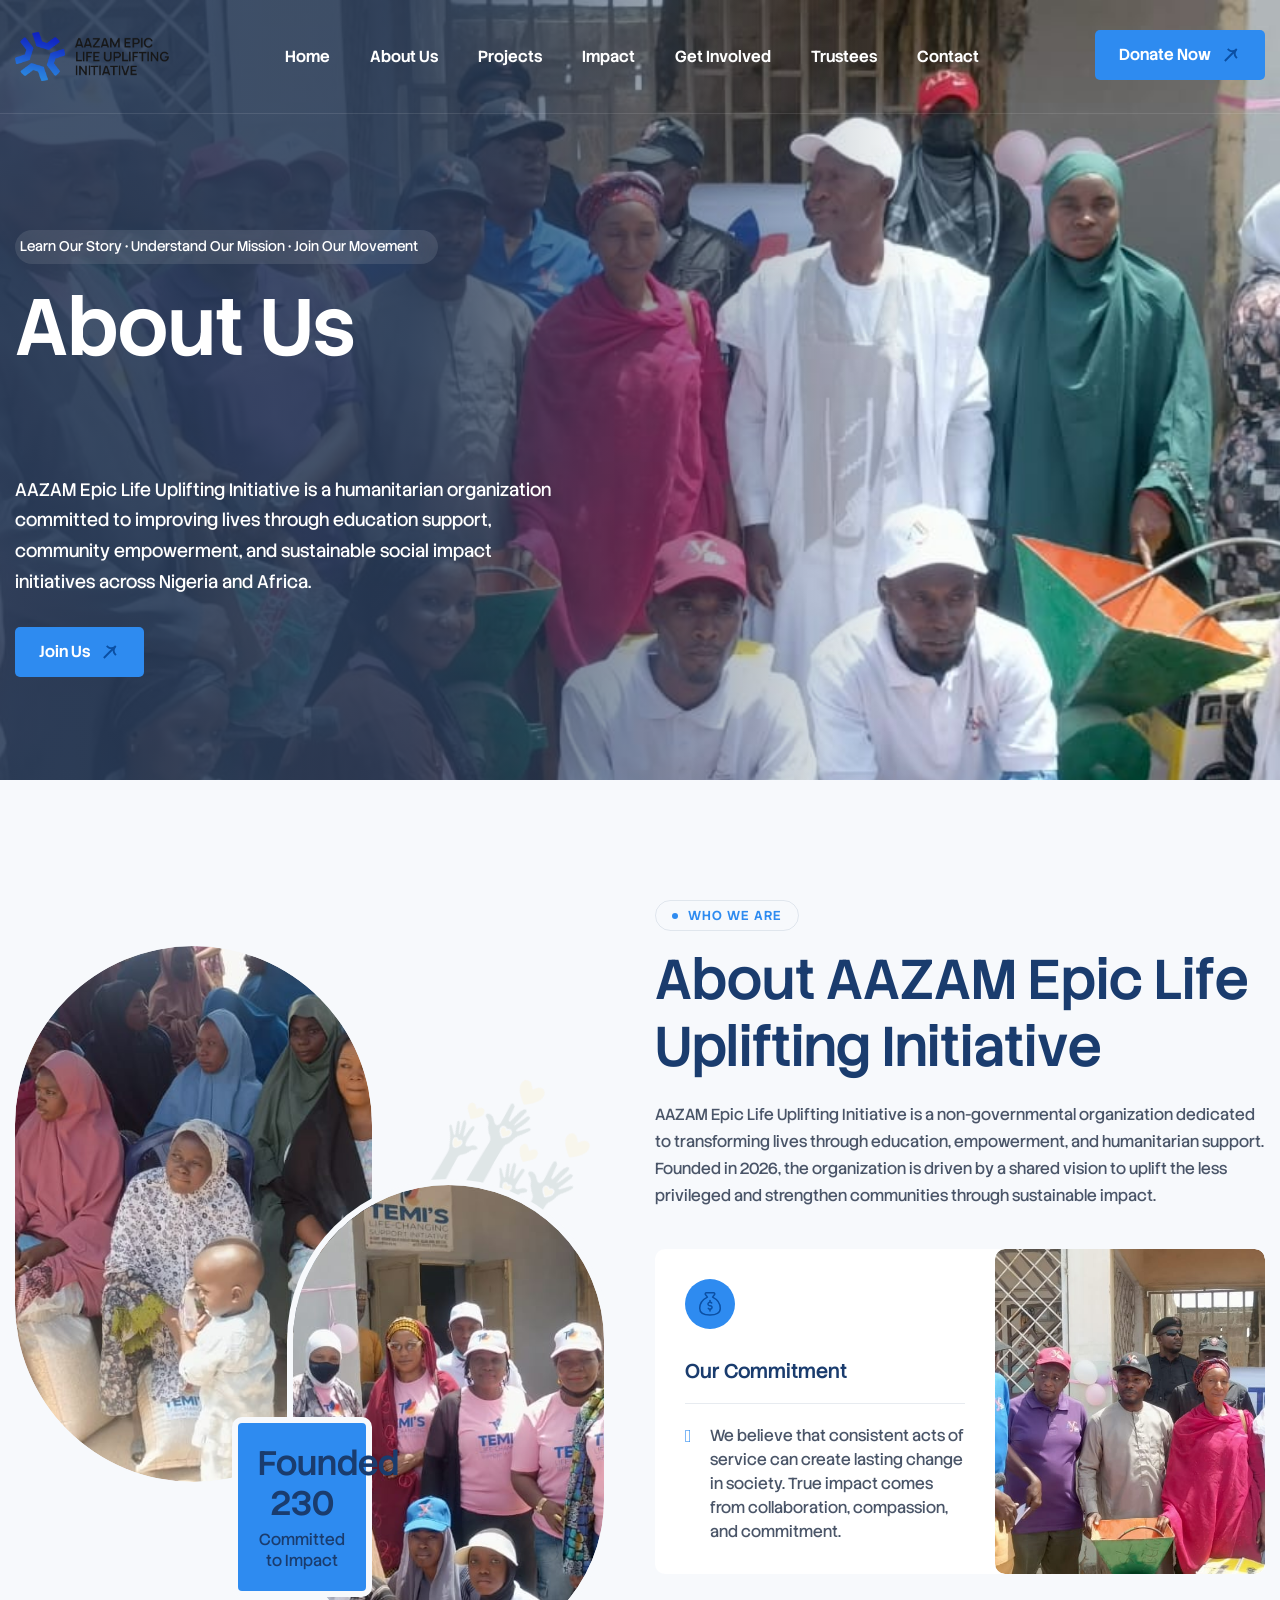
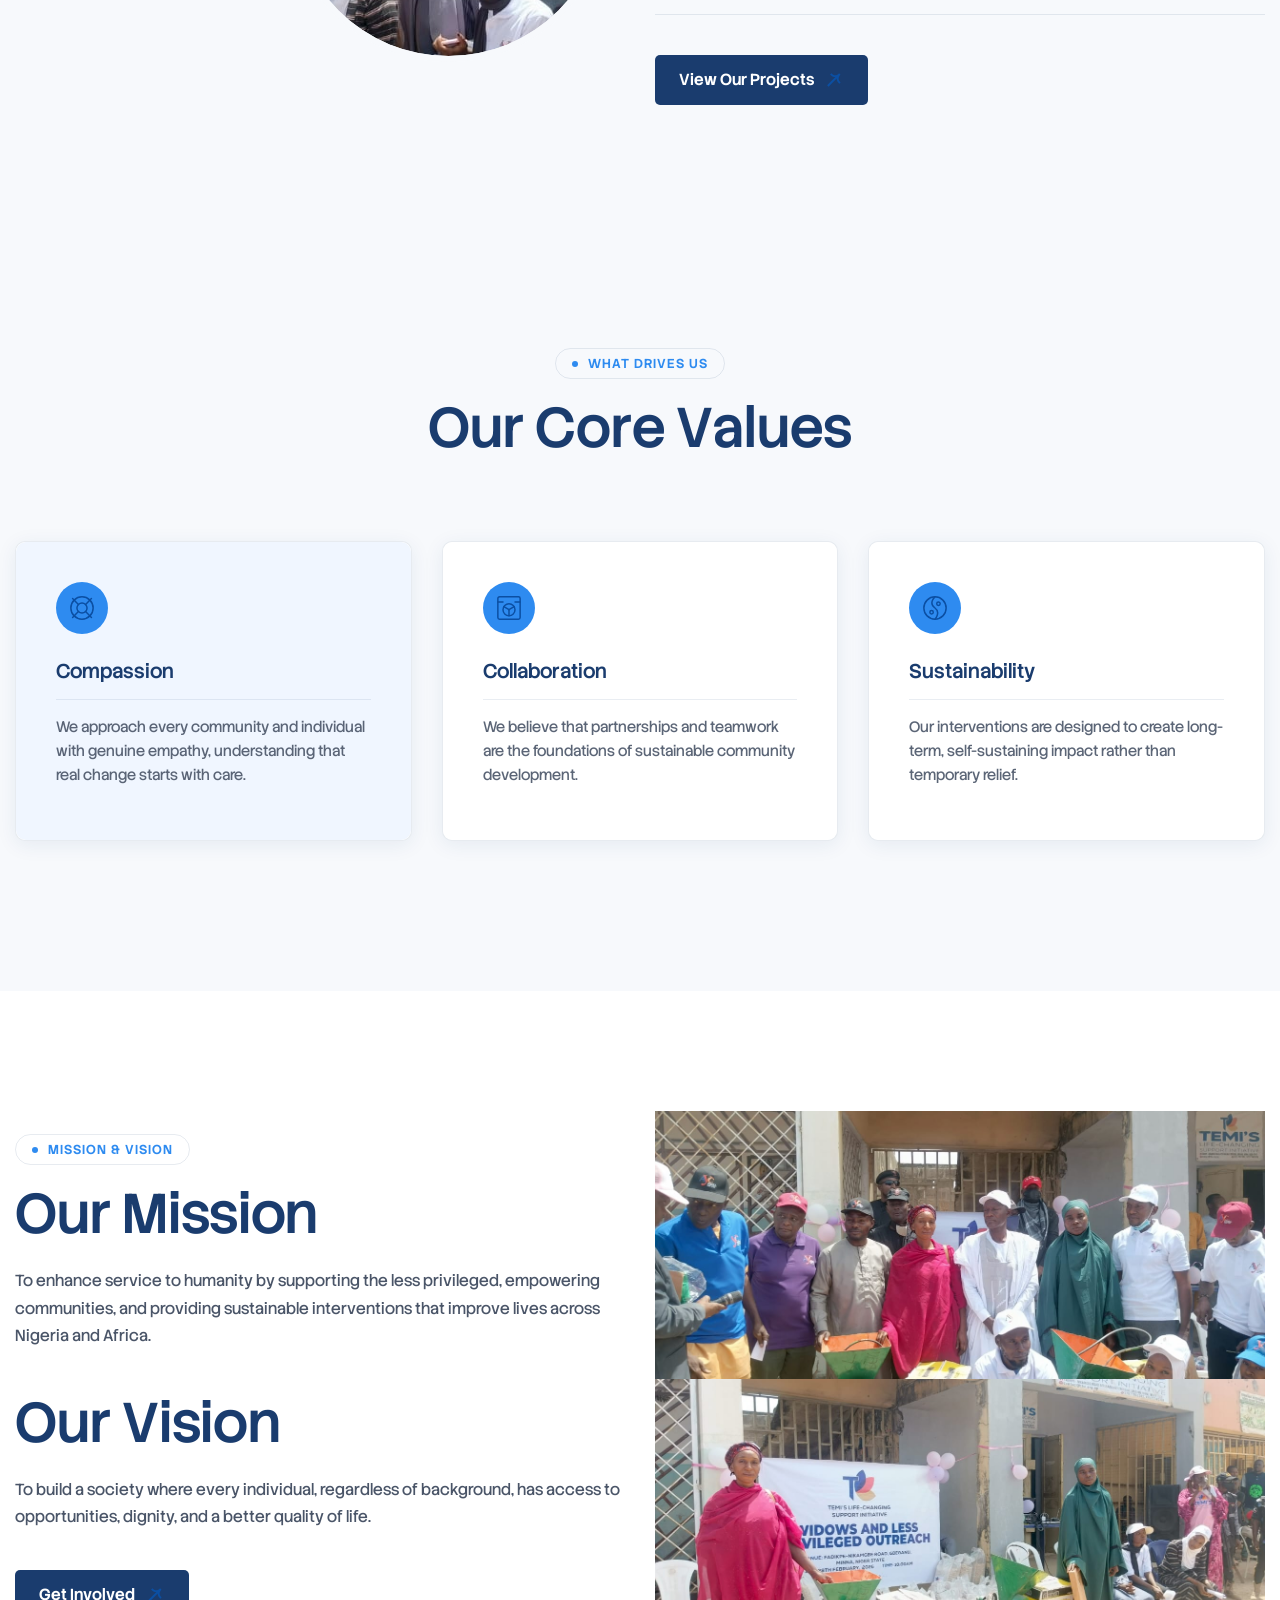
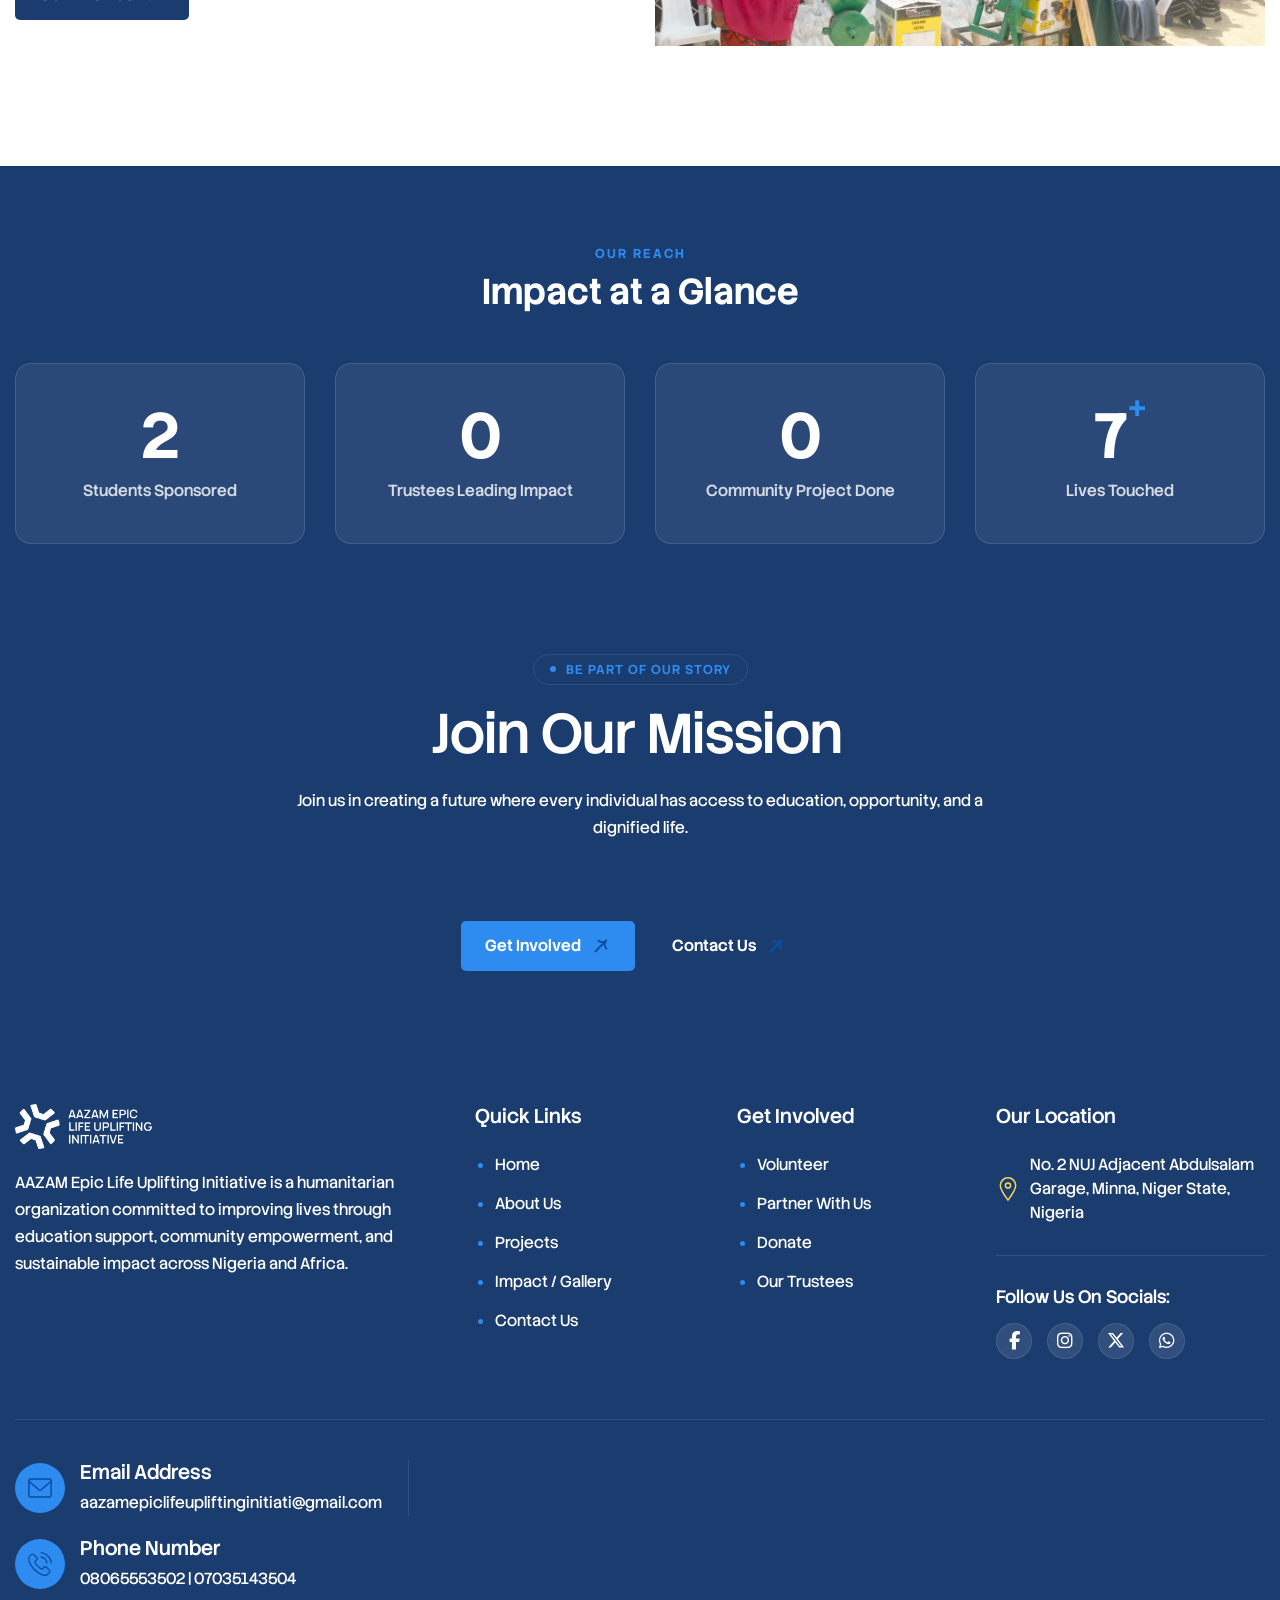
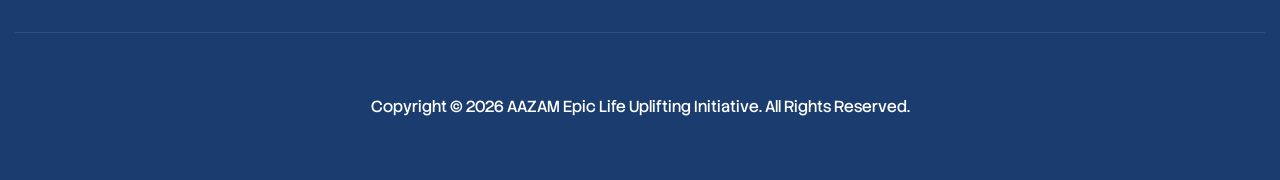
==== commit c60d696c: "push" ====
--- a/about.html
+++ b/about.html
@@ -23,7 +23,7 @@
     <div class="preloader"><div class="loading-container"><div class="loading"></div><div id="loading-icon"><img src="images/aazam-logo.png" alt="AAZAM" style="filter:brightness(0) invert(1);"></div></div></div>
 	<header class="main-header"><div class="header-sticky"><nav class="navbar navbar-expand-lg"><div class="container"><a class="navbar-brand" href="index.html"><img src="images/aazam-logo.png" alt="AAZAM Logo" style="max-height:50px;"></a><div class="collapse navbar-collapse main-menu"><div class="nav-menu-wrapper"><ul class="navbar-nav mr-auto" id="menu"><li class="nav-item"><a class="nav-link" href="index.html">Home</a></li><li class="nav-item"><a class="nav-link" href="about.html">About Us</a></li><li class="nav-item"><a class="nav-link" href="projects.html">Projects</a></li><li class="nav-item"><a class="nav-link" href="impact.html">Impact</a></li><li class="nav-item"><a class="nav-link" href="get-involved.html">Get Involved</a></li><li class="nav-item"><a class="nav-link" href="trustees.html">Trustees</a></li><li class="nav-item"><a class="nav-link" href="contact.html">Contact</a></li></ul></div><div class="header-btn"><a href="donate.html" class="btn-default btn-highlighted">Donate Now</a></div></div><div class="navbar-toggle"></div></div></nav><div class="responsive-menu"></div></div></header>
 
-    <div class="page-header parallaxie" style="background-image: url('images/aazam-3-1.jpeg');">
+    <div class="hero dark-section parallaxie" style="background-image: url('images/aazam-3-1.jpeg');">
         <div class="container">
             <div class="row">
                 <div class="col-xl-10">
--- a/css/custom.css
+++ b/css/custom.css
@@ -11553,7 +11553,7 @@
 
 /* ── Hero overlay with blue tint ── */
 .hero::before {
-    background: linear-gradient(270deg, transparent 27.97%, rgba(26, 60, 110, 0.88) 68.07%) !important;
+    background: linear-gradient(270deg, transparent 27.97%, rgb(40 59 88 / 88%) 68.07%) !important;
 }
 
 /* ── Page header overlay ── */
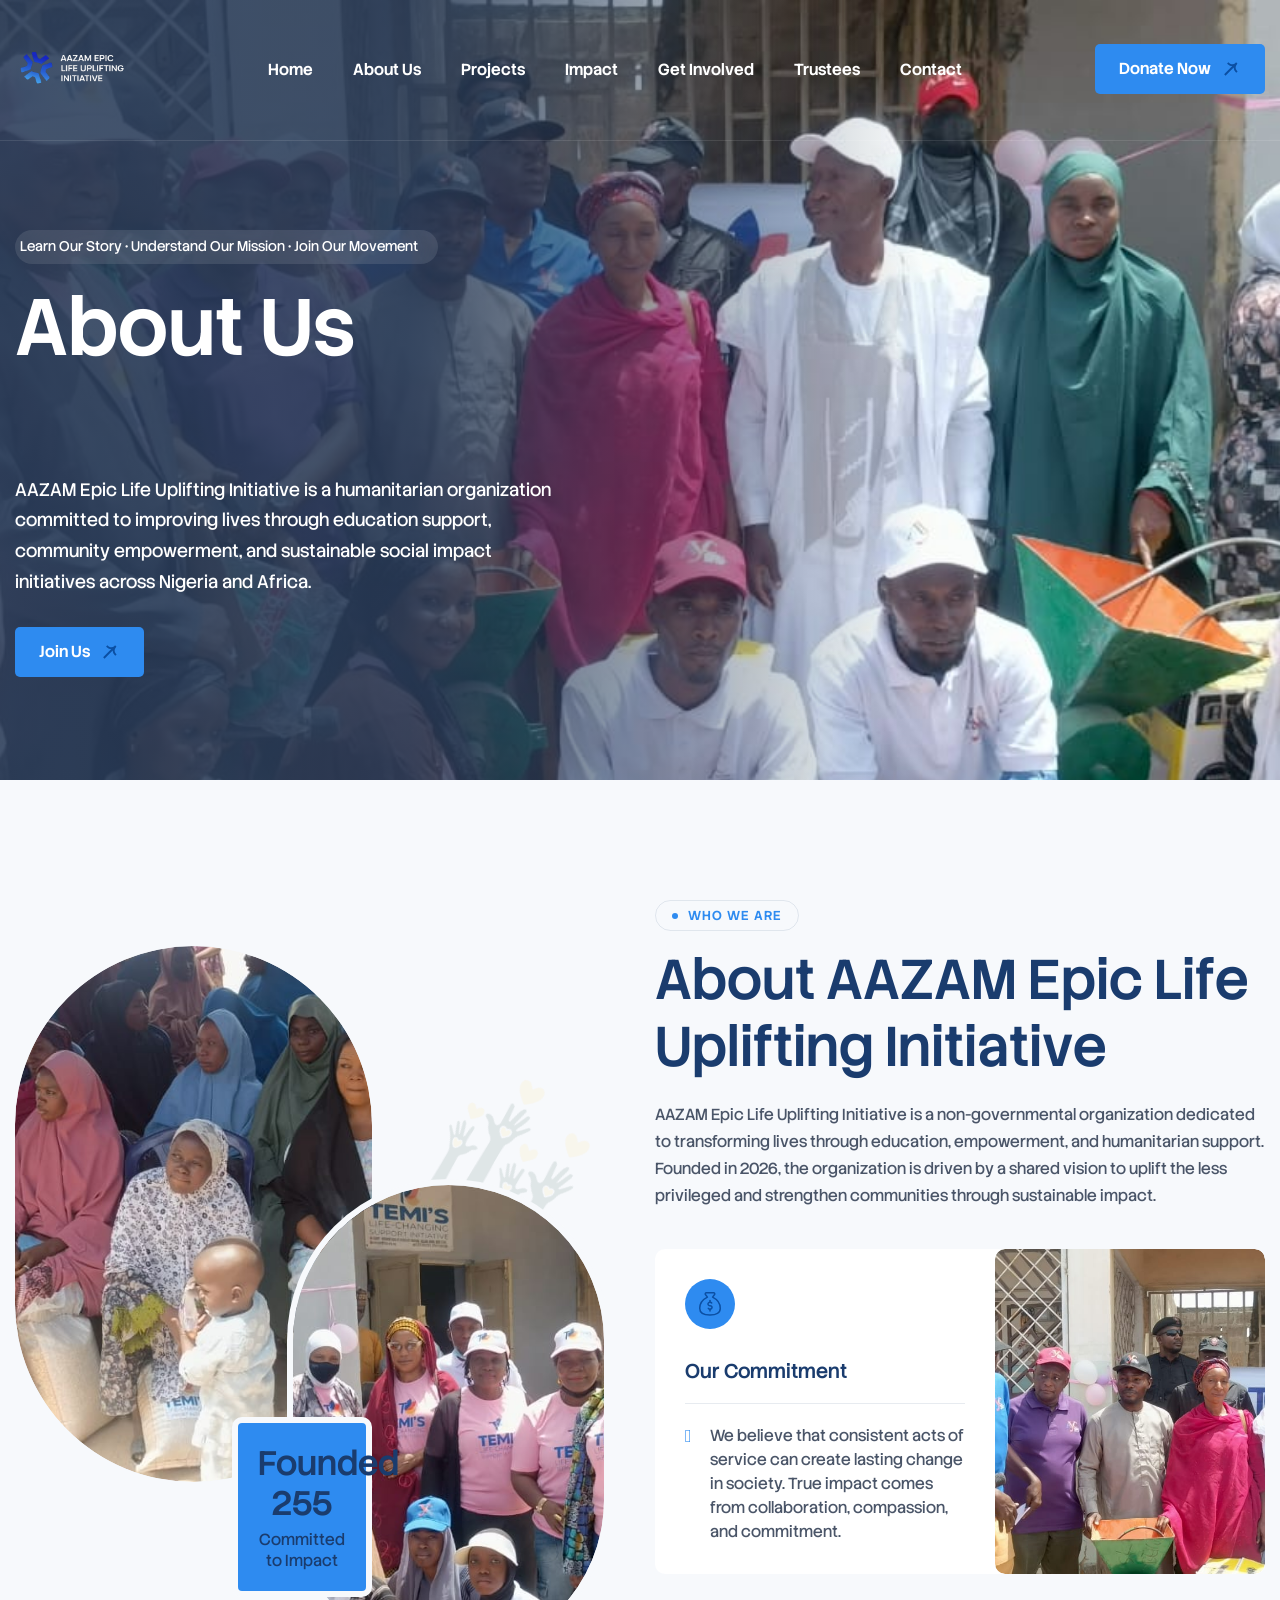
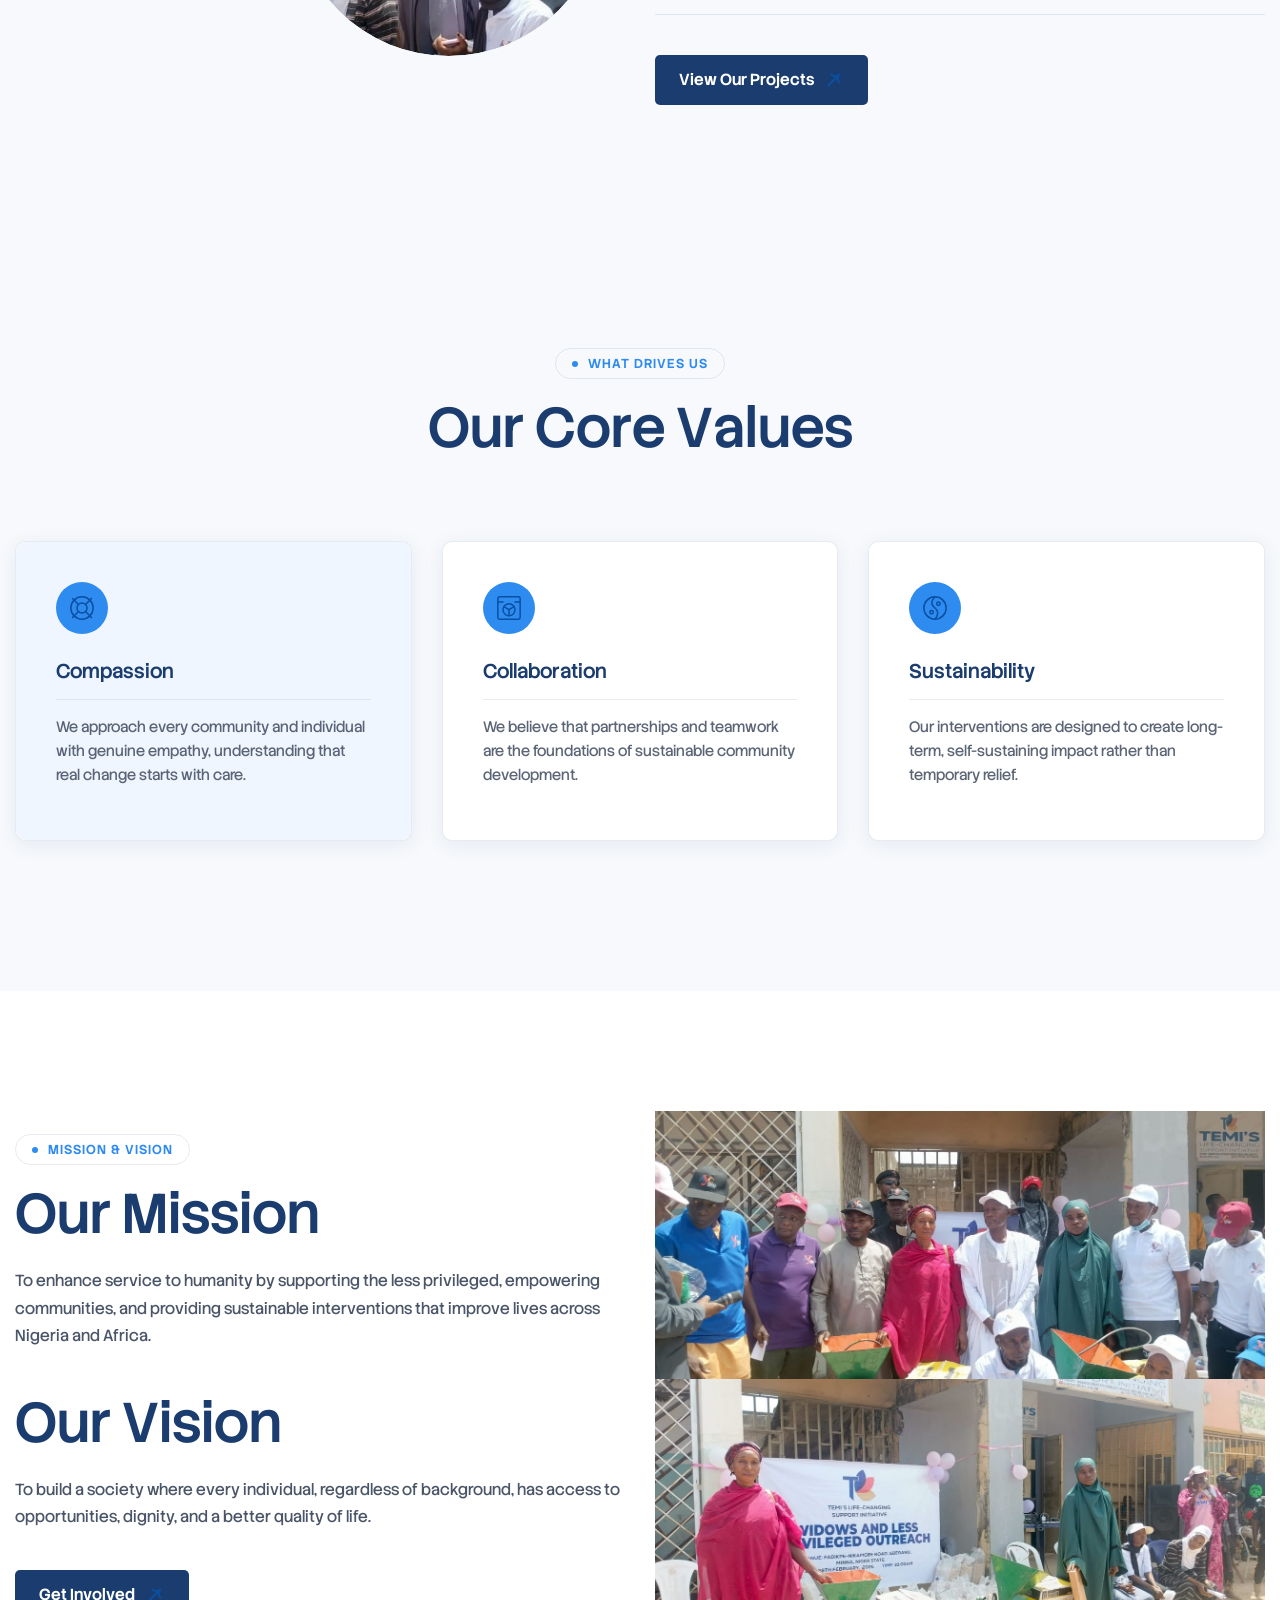
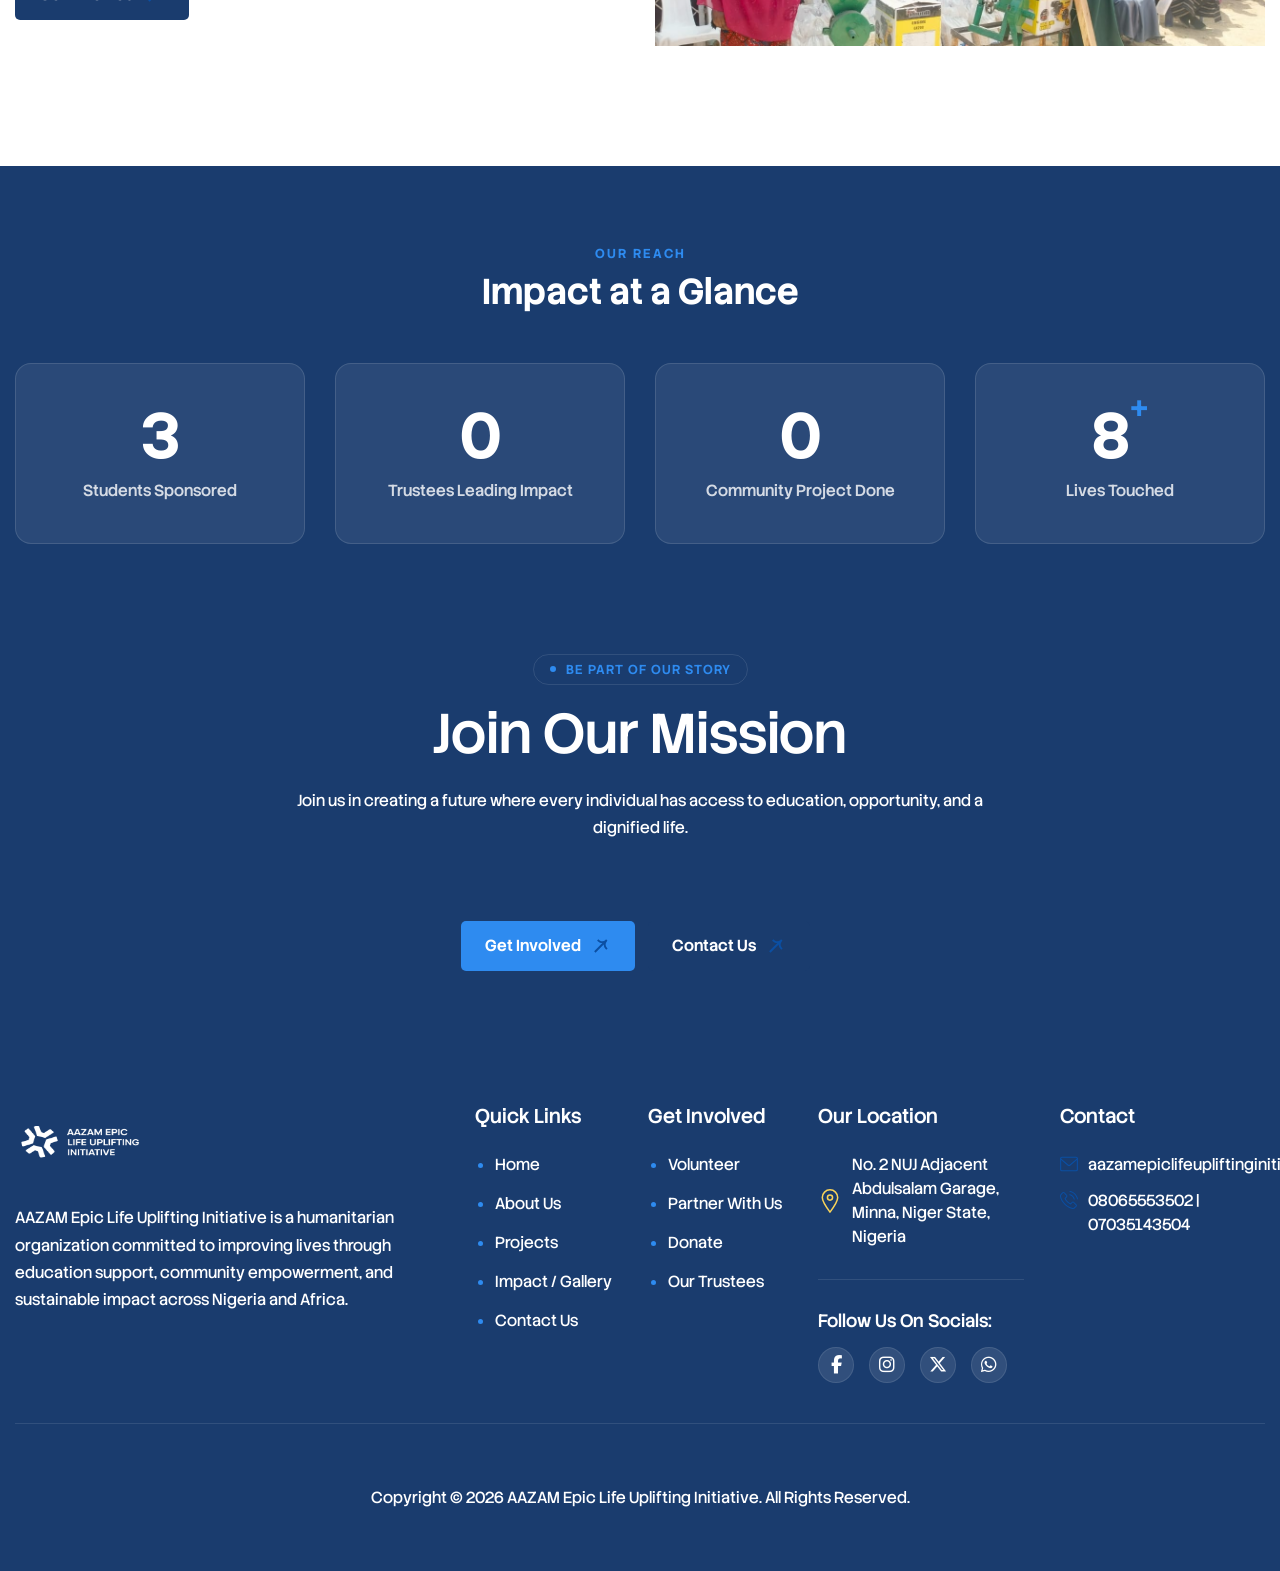
==== commit ca685ad1: "fixes" ====
--- a/about.html
+++ b/about.html
@@ -21,7 +21,7 @@
 </head>
 <body>
     <div class="preloader"><div class="loading-container"><div class="loading"></div><div id="loading-icon"><img src="images/aazam-logo.png" alt="AAZAM" style="filter:brightness(0) invert(1);"></div></div></div>
-	<header class="main-header"><div class="header-sticky"><nav class="navbar navbar-expand-lg"><div class="container"><a class="navbar-brand" href="index.html"><img src="images/aazam-logo.png" alt="AAZAM Logo" style="max-height:50px;"></a><div class="collapse navbar-collapse main-menu"><div class="nav-menu-wrapper"><ul class="navbar-nav mr-auto" id="menu"><li class="nav-item"><a class="nav-link" href="index.html">Home</a></li><li class="nav-item"><a class="nav-link" href="about.html">About Us</a></li><li class="nav-item"><a class="nav-link" href="projects.html">Projects</a></li><li class="nav-item"><a class="nav-link" href="impact.html">Impact</a></li><li class="nav-item"><a class="nav-link" href="get-involved.html">Get Involved</a></li><li class="nav-item"><a class="nav-link" href="trustees.html">Trustees</a></li><li class="nav-item"><a class="nav-link" href="contact.html">Contact</a></li></ul></div><div class="header-btn"><a href="donate.html" class="btn-default btn-highlighted">Donate Now</a></div></div><div class="navbar-toggle"></div></div></nav><div class="responsive-menu"></div></div></header>
+	<header class="main-header"><div class="header-sticky"><nav class="navbar navbar-expand-lg"><div class="container"><a class="navbar-brand" href="index.html"><img src="images/aazam-logo.png" alt="AAZAM Logo" style="max-height:80px;"></a><div class="collapse navbar-collapse main-menu"><div class="nav-menu-wrapper"><ul class="navbar-nav mr-auto" id="menu"><li class="nav-item"><a class="nav-link" href="index.html">Home</a></li><li class="nav-item"><a class="nav-link" href="about.html">About Us</a></li><li class="nav-item"><a class="nav-link" href="projects.html">Projects</a></li><li class="nav-item"><a class="nav-link" href="impact.html">Impact</a></li><li class="nav-item"><a class="nav-link" href="get-involved.html">Get Involved</a></li><li class="nav-item"><a class="nav-link" href="trustees.html">Trustees</a></li><li class="nav-item"><a class="nav-link" href="contact.html">Contact</a></li></ul></div><div class="header-btn"><a href="donate.html" class="btn-default btn-highlighted">Donate Now</a></div></div><div class="navbar-toggle"></div></div></nav><div class="responsive-menu"></div></div></header>
 
     <div class="hero dark-section parallaxie" style="background-image: url('images/aazam-3-1.jpeg');">
         <div class="container">
@@ -194,7 +194,7 @@
             <div class="col-xl-4">
                 <div class="about-footer">
                     <div class="footer-logo">
-                        <img src="images/aazam-logo.png" alt="AAZAM Logo" style="max-height:50px;filter:brightness(0) invert(1);">
+                        <img src="images/aazam-logo.png" alt="AAZAM Logo" style="max-height:80px;filter:brightness(0) invert(1);">
                     </div>
                     <div class="about-footer-content">
                         <p>AAZAM Epic Life Uplifting Initiative is a humanitarian organization committed to improving lives through education support, community empowerment, and sustainable impact across Nigeria and Africa.</p>
@@ -270,29 +270,18 @@
 }
 </style>
                     </div>
-                </div>
-            </div>
-            <div class="col-lg-12">
-                <div class="footer-body">
-                    <div class="footer-contact-items-list">
-                        <div class="footer-contact-item">
-                            <div class="icon-box">
+                    <div class="footer-links footer-contact-info">
+                        <h2>Contact</h2>
+                        <ul class="footer-contact-list">
+                            <li>
                                 <img src="images/icon-mail-primary.svg" alt="">
-                            </div>
-                            <div class="footer-contact-item-content">
-                                <h3>Email Address</h3>
-                                <p><a href="mailto:aazamepiclifeupliftinginitiati@gmail.com">aazamepiclifeupliftinginitiati@gmail.com</a></p>
-                            </div>
-                        </div>
-                        <div class="footer-contact-item">
-                            <div class="icon-box">
+                                <span><a href="mailto:aazamepiclifeupliftinginitiati@gmail.com">aazamepiclifeupliftinginitiati@gmail.com</a></span>
+                            </li>
+                            <li>
                                 <img src="images/icon-phone-primary.svg" alt="">
-                            </div>
-                            <div class="footer-contact-item-content">
-                                <h3>Phone Number</h3>
-                                <p><a href="tel:+2348065553502">08065553502</a> | <a href="tel:+2347035143504">07035143504</a></p>
-                            </div>
-                        </div>
+                                <span><a href="tel:+2348065553502">08065553502</a> | <a href="tel:+2347035143504">07035143504</a></span>
+                            </li>
+                        </ul>
                     </div>
                 </div>
             </div>
@@ -322,4 +311,4 @@
 <script src="js/jquery.mb.YTPlayer.min.js"></script>
 <script src="js/wow.min.js"></script>
 <script src="js/function.js"></script>
-</body></html>+</body></html>
--- a/css/custom.css
+++ b/css/custom.css
@@ -3033,7 +3033,7 @@
 }
 
 .footer-links{
-	max-width: 31%;
+	max-width: 23%;
 }
 
 .footer-links h2{
@@ -3072,7 +3072,7 @@
 }
 
 .footer-location-info{
-	max-width: 34%;
+	max-width: 26%;
 }
 
 .footer-location-info ul{
@@ -3089,6 +3089,44 @@
 .footer-location-info ul li img{
 	width: 100%;
 	max-width: 24px;
+}
+
+.footer-contact-info{
+	max-width: 26%;
+}
+
+.footer-contact-info ul{
+	list-style: none;
+	margin: 0;
+	padding: 0;
+}
+
+.footer-contact-info ul li{
+	display: flex;
+	align-items: flex-start;
+	gap: 10px;
+	color: var(--white-color);
+	line-height: 1.5em;
+	margin-bottom: 12px;
+}
+
+.footer-contact-info ul li:last-child{
+	margin-bottom: 0;
+}
+
+.footer-contact-info ul li img{
+	width: 18px;
+	max-width: 18px;
+	margin-top: 2px;
+}
+
+.footer-contact-info ul li a{
+	color: inherit;
+	transition: all 0.4s ease-in-out;
+}
+
+.footer-contact-info ul li a:hover{
+	color: var(--accent-color);
 }
 
 .footer-social-links{
@@ -5447,8 +5485,16 @@
 		margin-left: 0;
 	}
 	
+	.footer-links{
+		max-width: 48%;
+	}
+
 	.footer-location-info{
-		max-width: 38%;
+		max-width: 48%;
+	}
+
+	.footer-contact-info{
+		max-width: 48%;
 	}
 
 	.our-impact-images-box{
@@ -11716,4 +11762,4 @@
 /* ── Breadcrumb ── */
 .breadcrumb-item a { color: rgba(255,255,255,0.75) !important; }
 .breadcrumb-item.active { color: #ffffff !important; }
-.breadcrumb-item + .breadcrumb-item::before { color: rgba(255,255,255,0.5) !important; }+.breadcrumb-item + .breadcrumb-item::before { color: rgba(255,255,255,0.5) !important; }
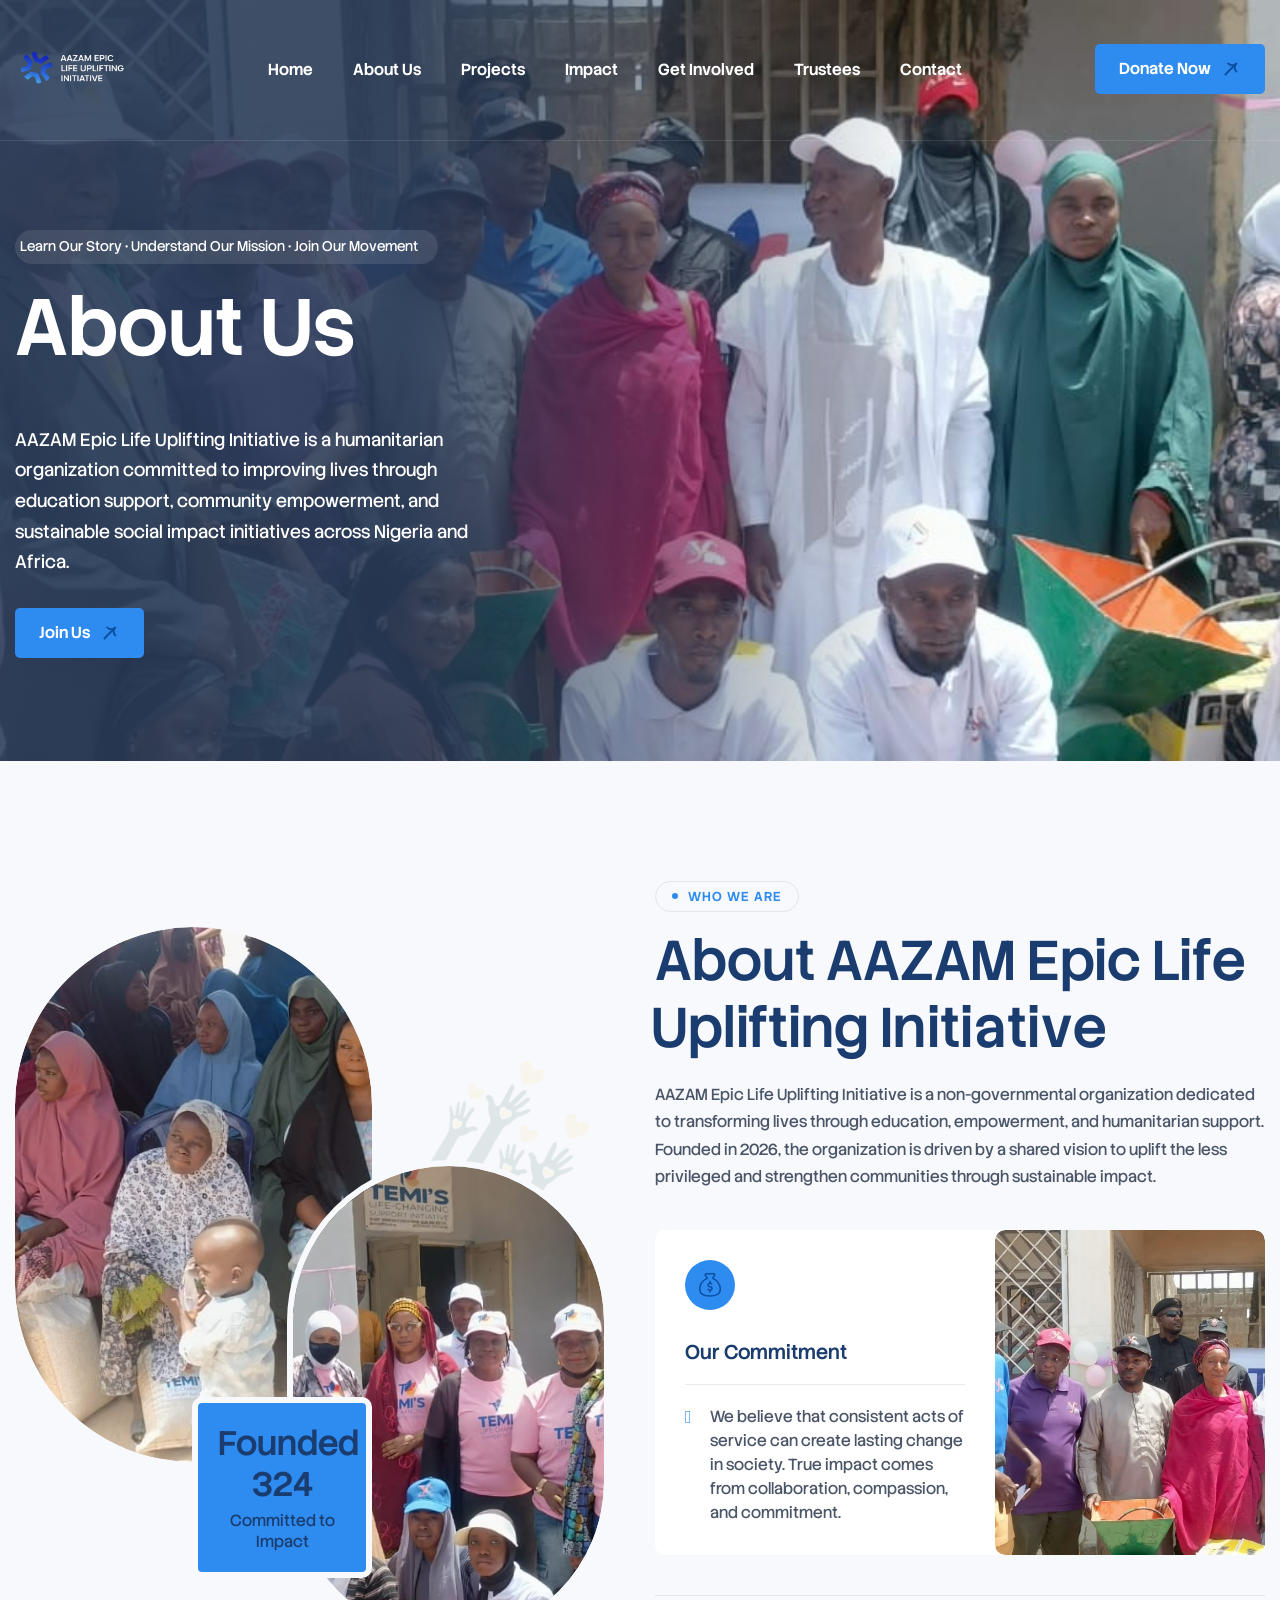
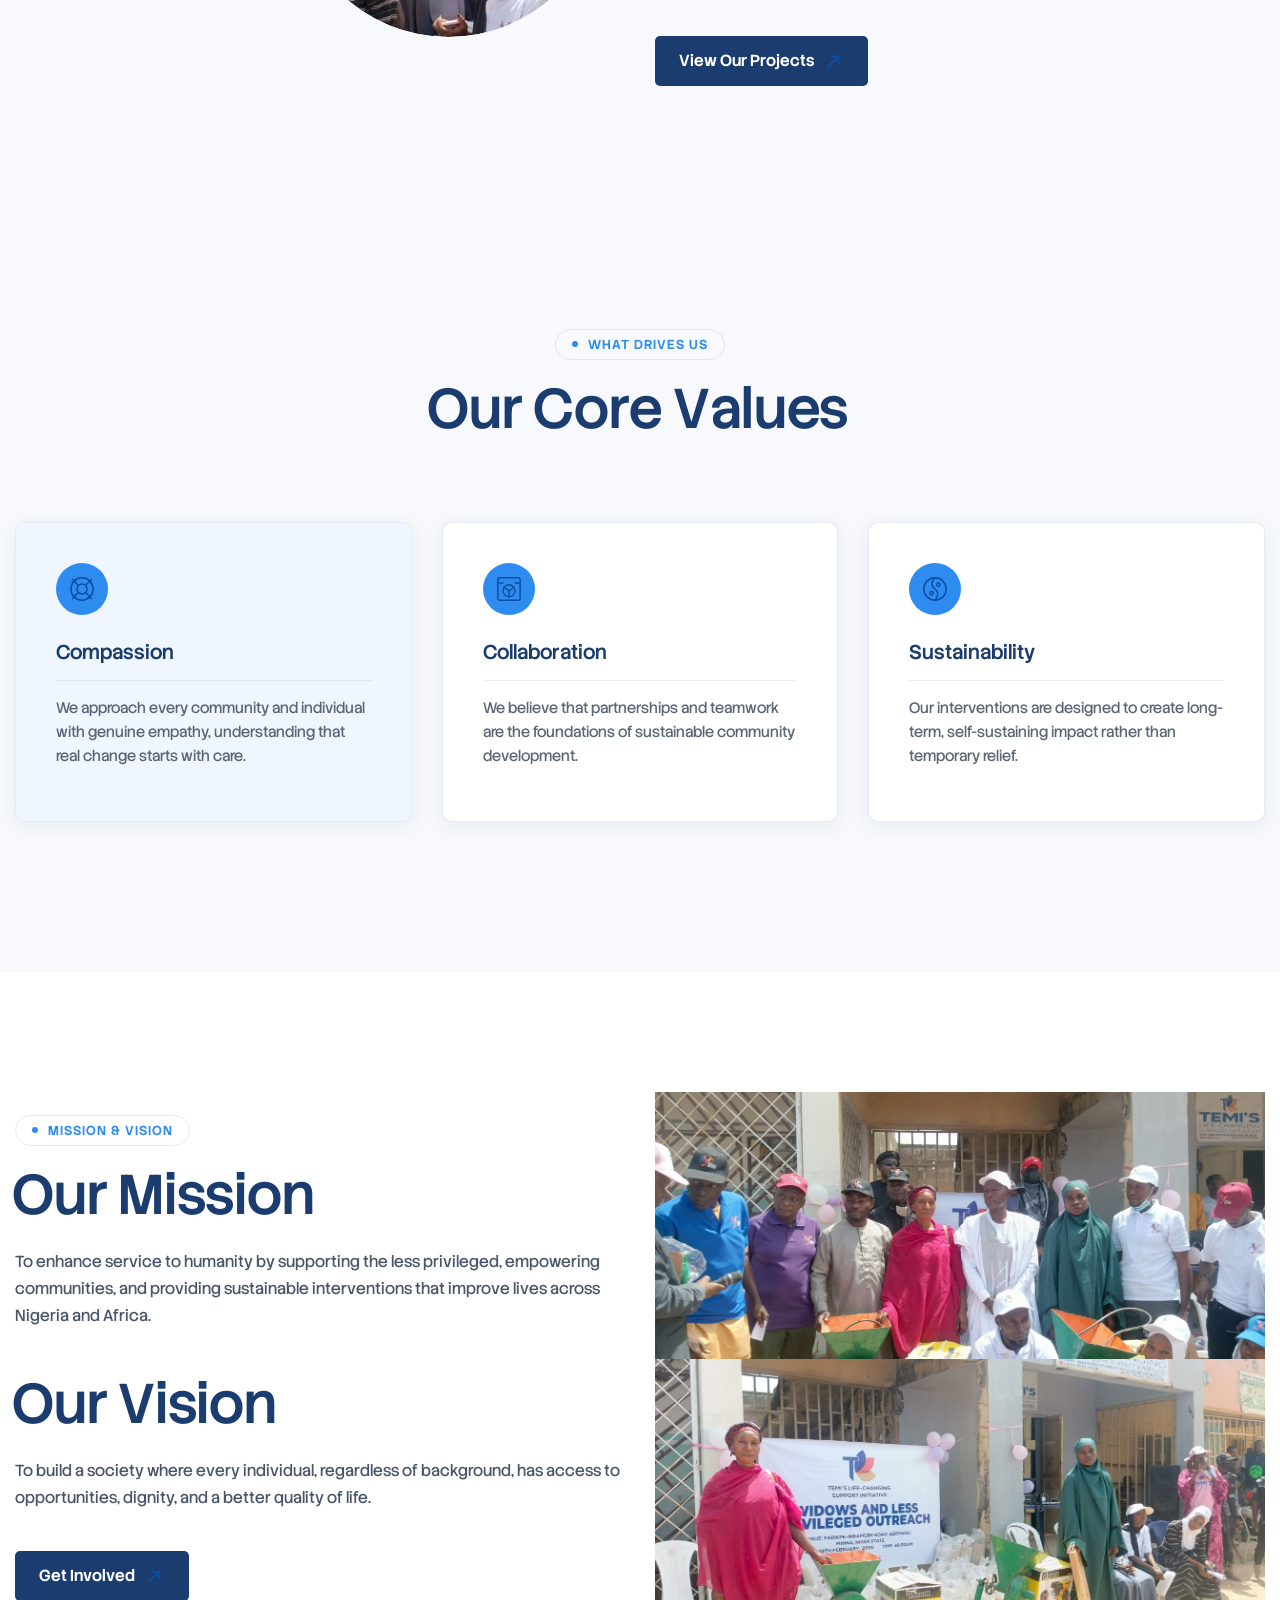
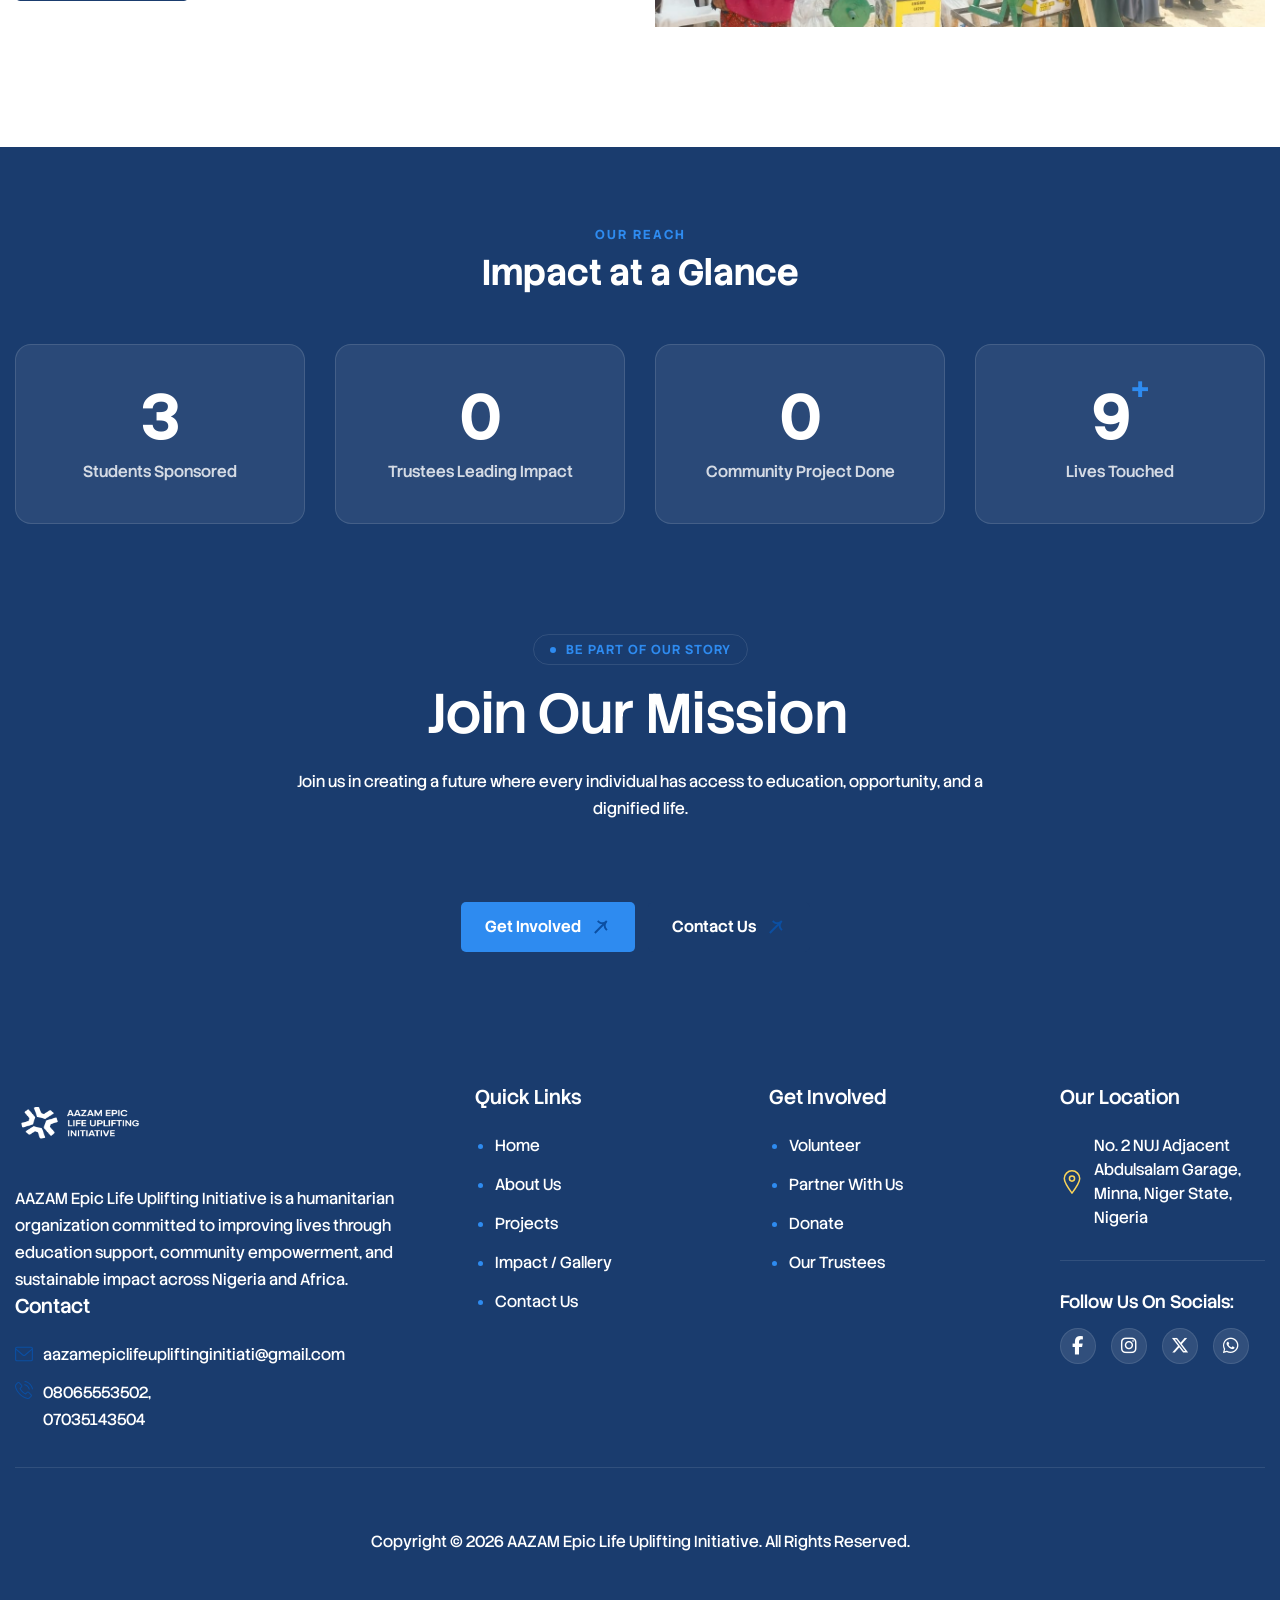
==== commit 990e375f: "changes" ====
--- a/about.html
+++ b/about.html
@@ -198,6 +198,19 @@
                     </div>
                     <div class="about-footer-content">
                         <p>AAZAM Epic Life Uplifting Initiative is a humanitarian organization committed to improving lives through education support, community empowerment, and sustainable impact across Nigeria and Africa.</p>
+                    </div>
+                    <div class="footer-links footer-contact-info">
+                        <h2>Contact</h2>
+                        <ul class="footer-contact-list">
+                            <li>
+                                <img src="images/icon-mail-primary.svg" alt="">
+                                <span><a href="mailto:aazamepiclifeupliftinginitiati@gmail.com">aazamepiclifeupliftinginitiati@gmail.com</a></span>
+                            </li>
+                            <li>
+                                <img src="images/icon-phone-primary.svg" alt="">
+                                <p>08065553502, 07035143504</p>
+                            </li>
+                        </ul>
                     </div>
                 </div>
             </div>
@@ -270,19 +283,7 @@
 }
 </style>
                     </div>
-                    <div class="footer-links footer-contact-info">
-                        <h2>Contact</h2>
-                        <ul class="footer-contact-list">
-                            <li>
-                                <img src="images/icon-mail-primary.svg" alt="">
-                                <span><a href="mailto:aazamepiclifeupliftinginitiati@gmail.com">aazamepiclifeupliftinginitiati@gmail.com</a></span>
-                            </li>
-                            <li>
-                                <img src="images/icon-phone-primary.svg" alt="">
-                                <span><a href="tel:+2348065553502">08065553502</a> | <a href="tel:+2347035143504">07035143504</a></span>
-                            </li>
-                        </ul>
-                    </div>
+                    
                 </div>
             </div>
             <div class="col-lg-12">
--- a/css/custom.css
+++ b/css/custom.css
@@ -884,11 +884,11 @@
 	justify-content: space-between;
 	align-items: center;
 	gap: 30px;
-	margin-top: 180px;
+	margin-top: 50px;
 }
 
 .hero-body-content{
-	max-width: 560px;
+	max-width: 460px;
 }
 
 .hero-content p{
@@ -1056,7 +1056,7 @@
 .about-us-counter-box{
 	position: relative;
 	bottom: 65px;
-	max-width: 140px;
+	max-width: 180px;
 	background: var(--accent-color);
 	border: 6px solid var(--bg-color);
 	border-radius: 10px;
@@ -3318,7 +3318,7 @@
 	border-top: 1px solid var(--dark-divider-color);
 	text-align: center;
 	padding: 60px 0;
-	margin-top: 40px;
+	margin-top: 10px;
 }
 
 .footer-copyright-text p{
@@ -5348,7 +5348,7 @@
 @media only screen and (max-width: 1440px){
 
 	.hero-body{
-		margin-top: 100px;
+		margin-top: 50px;
 	}
 
 	.our-causes-content{
